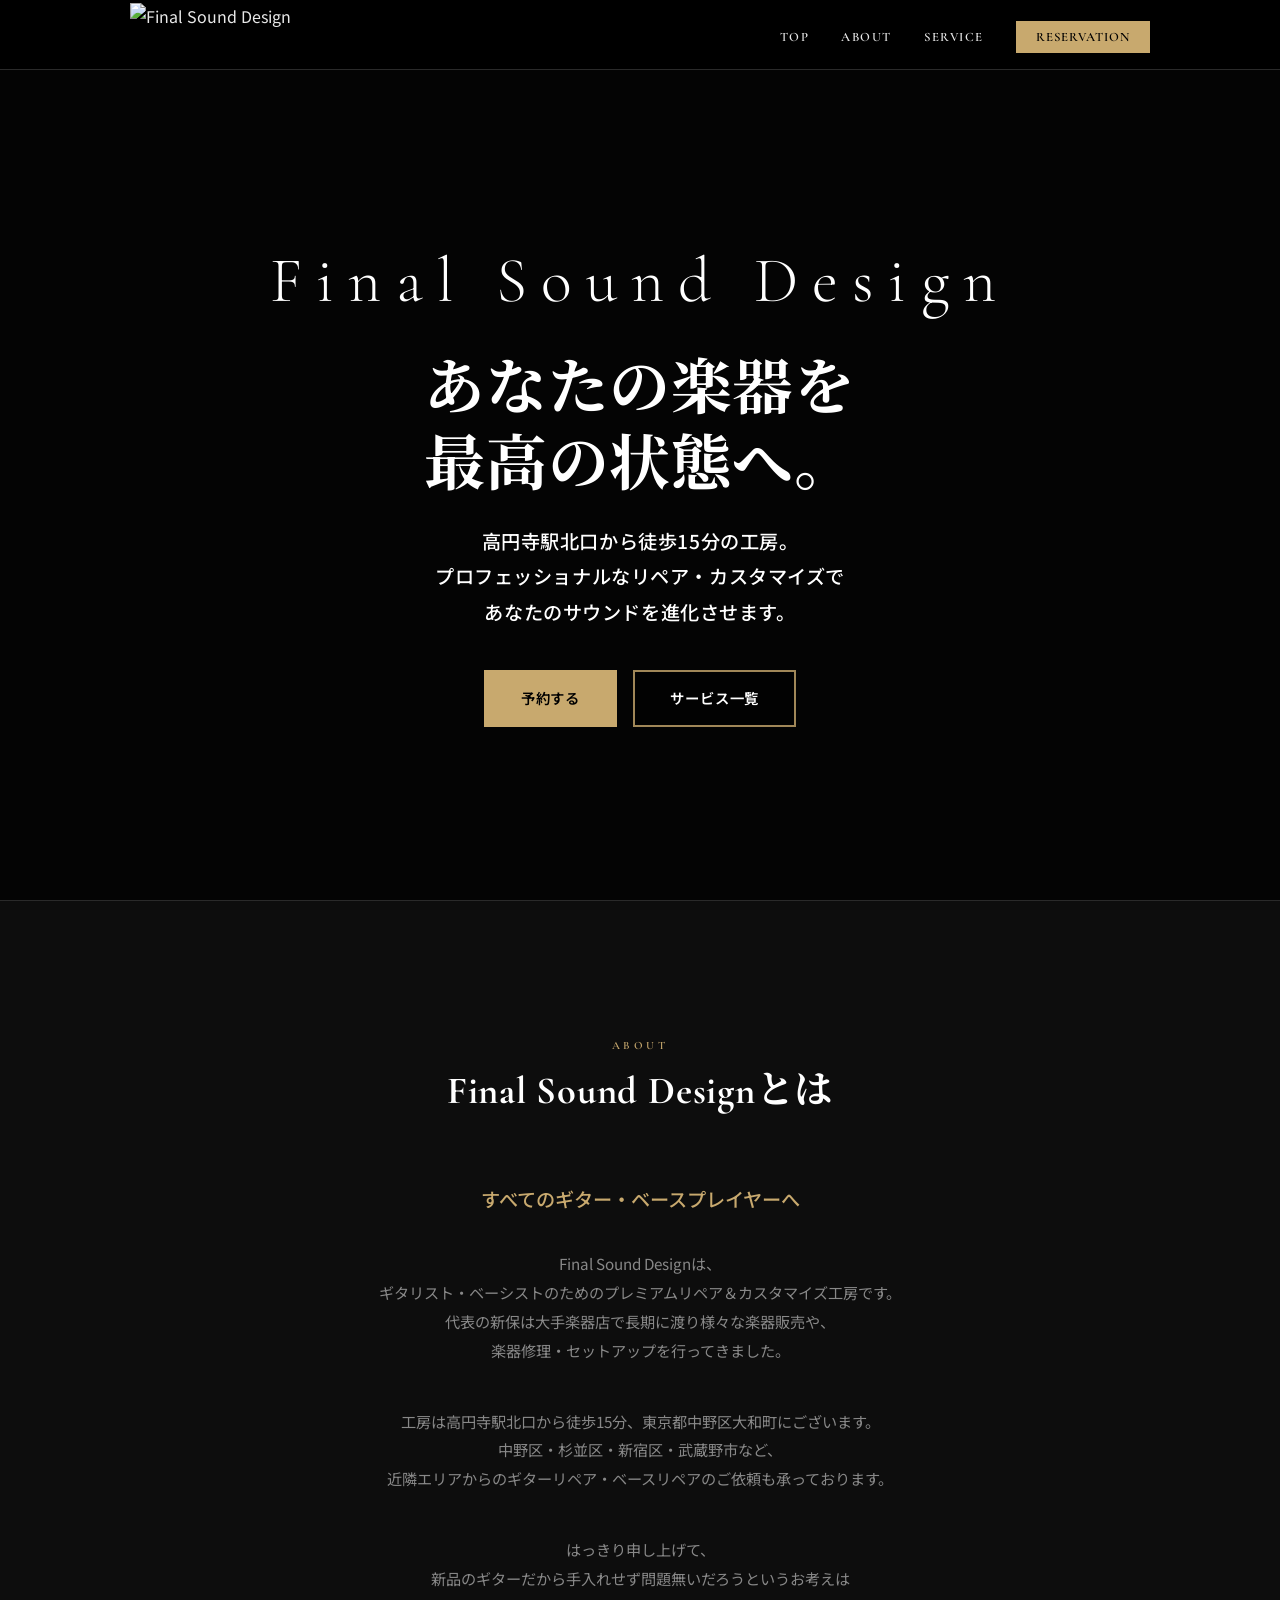
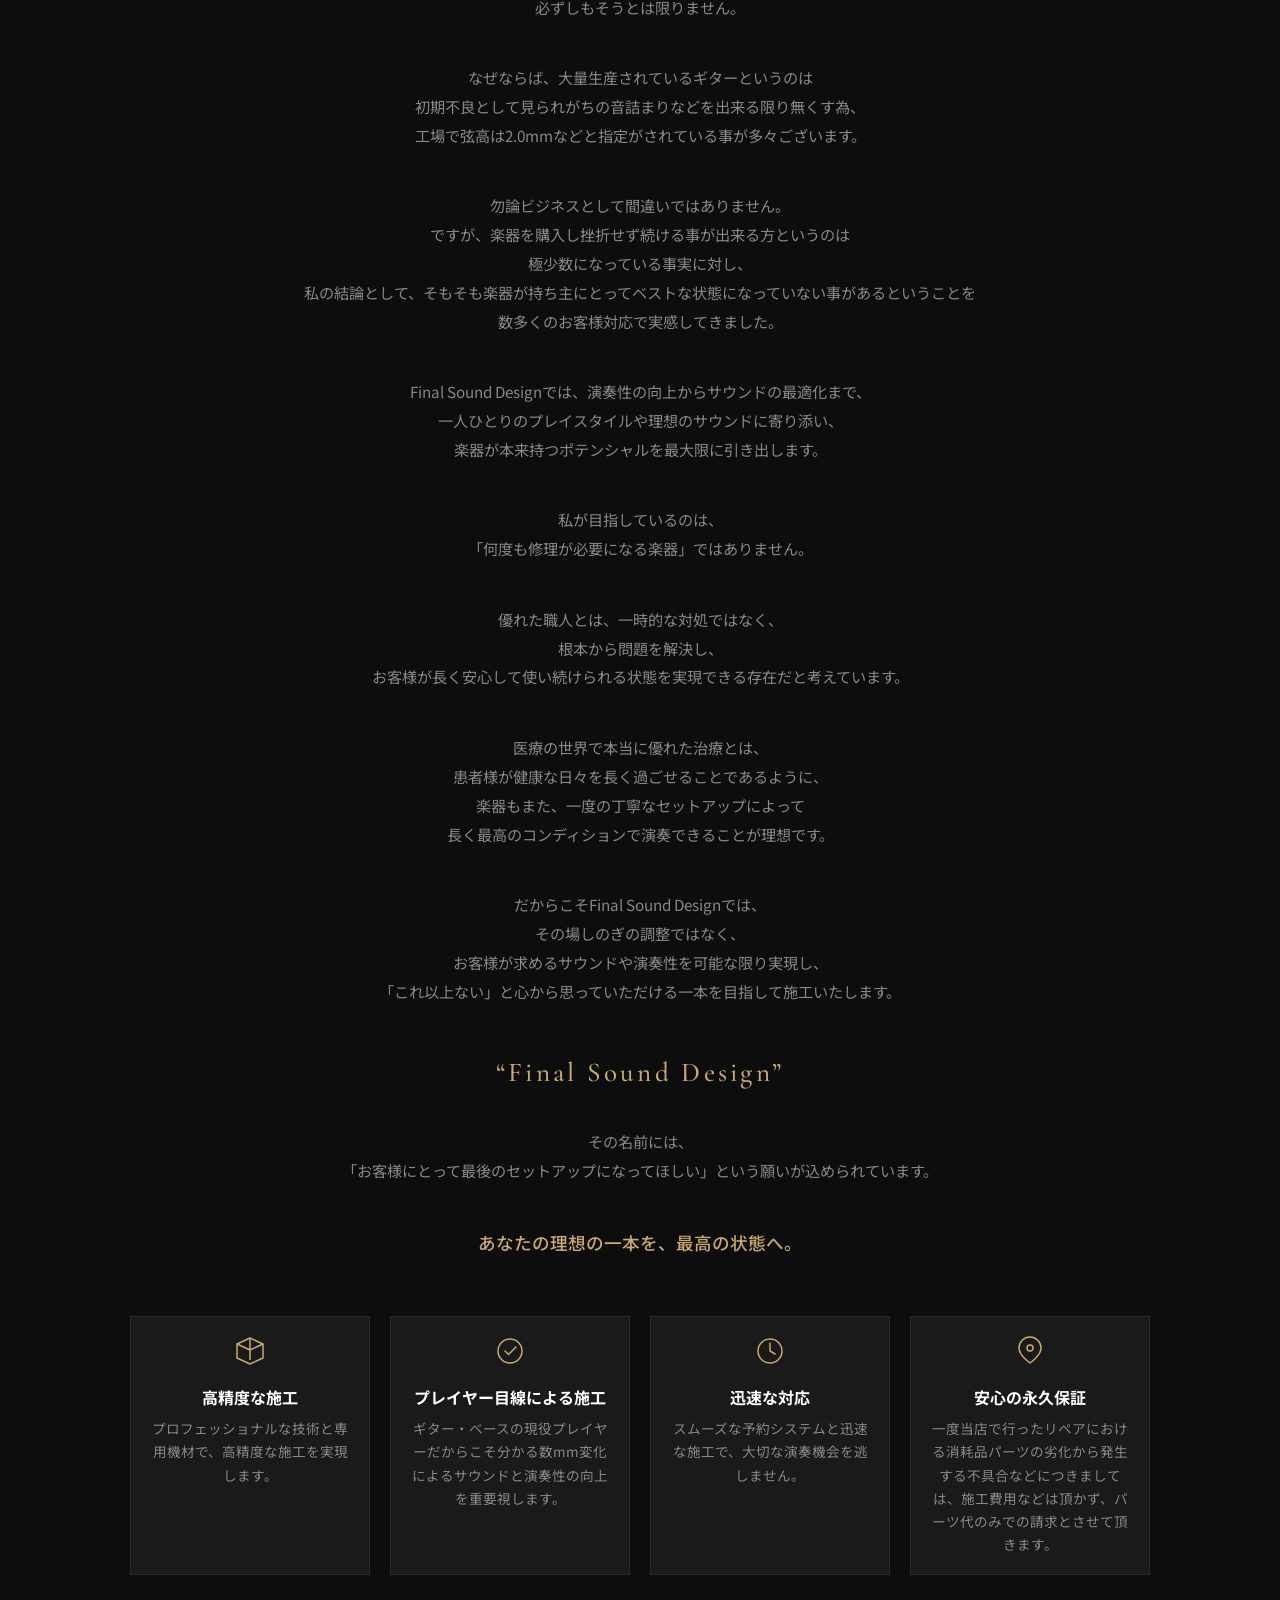
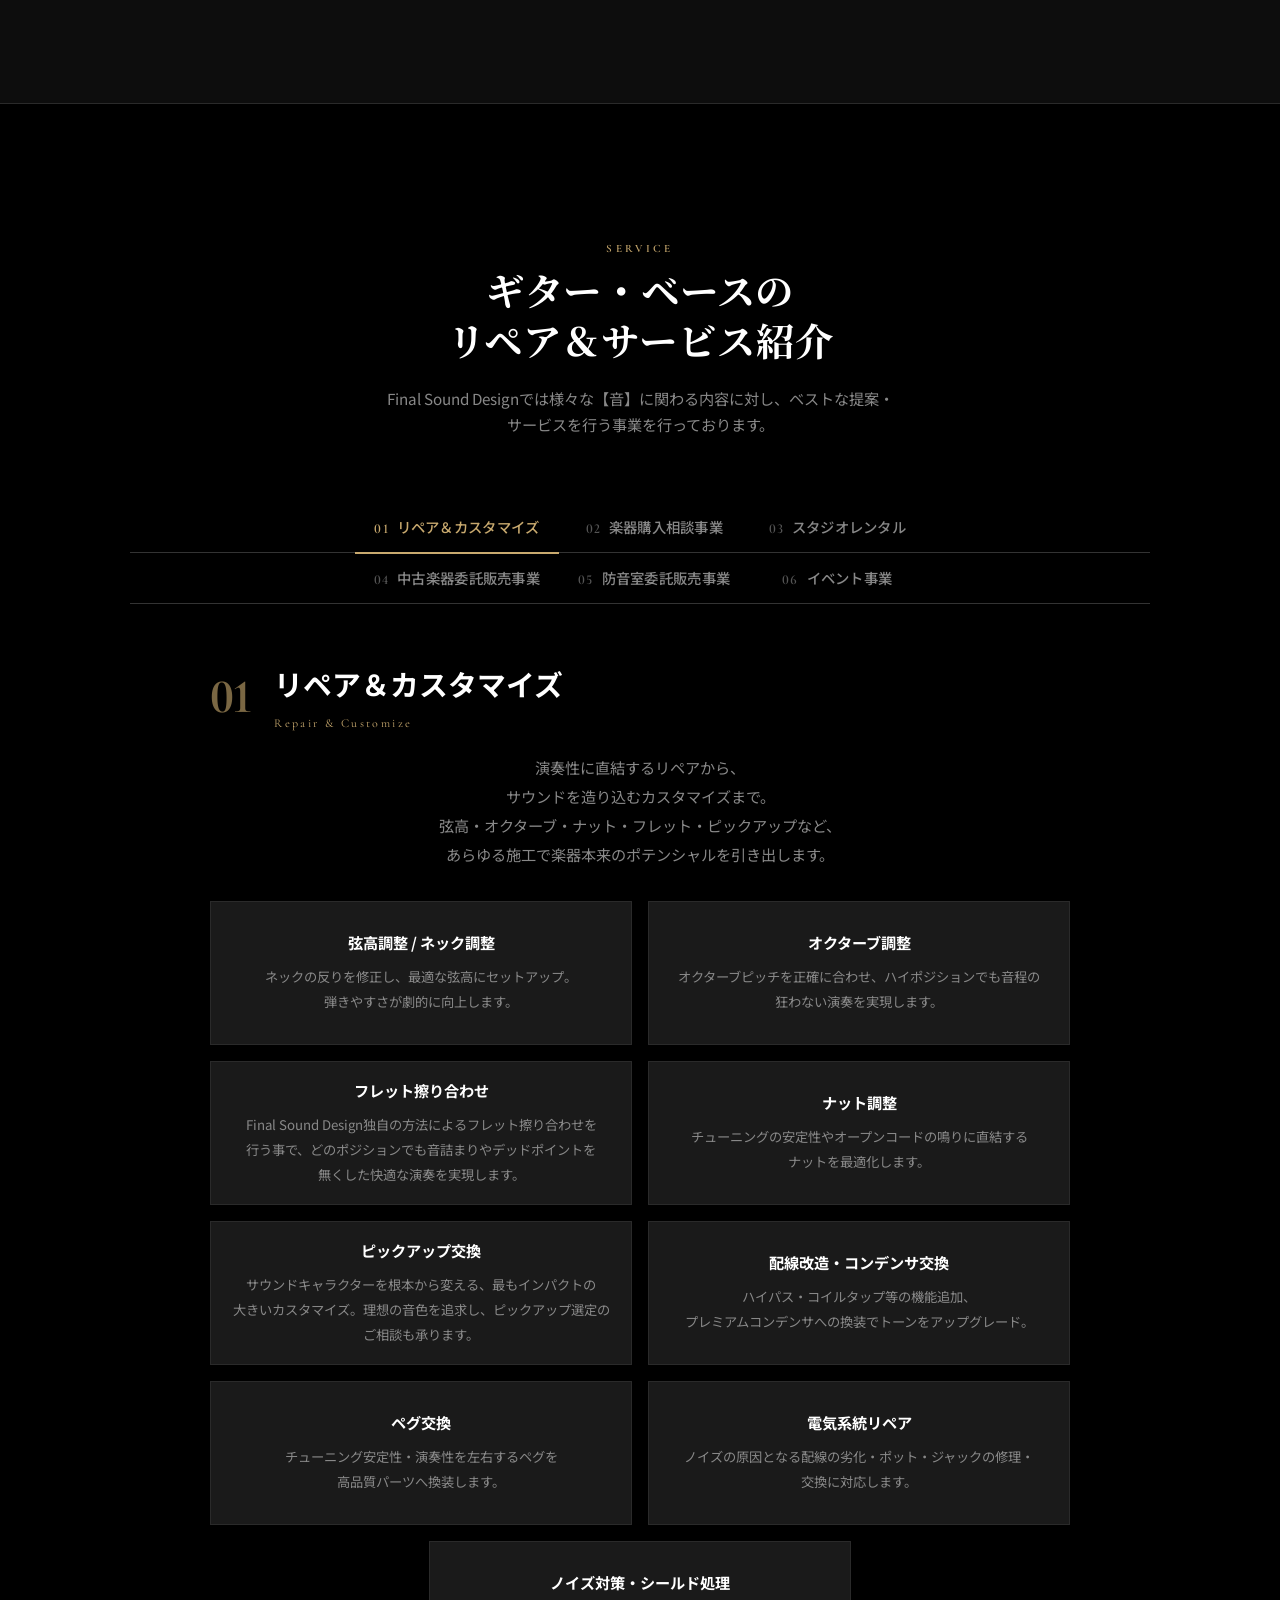
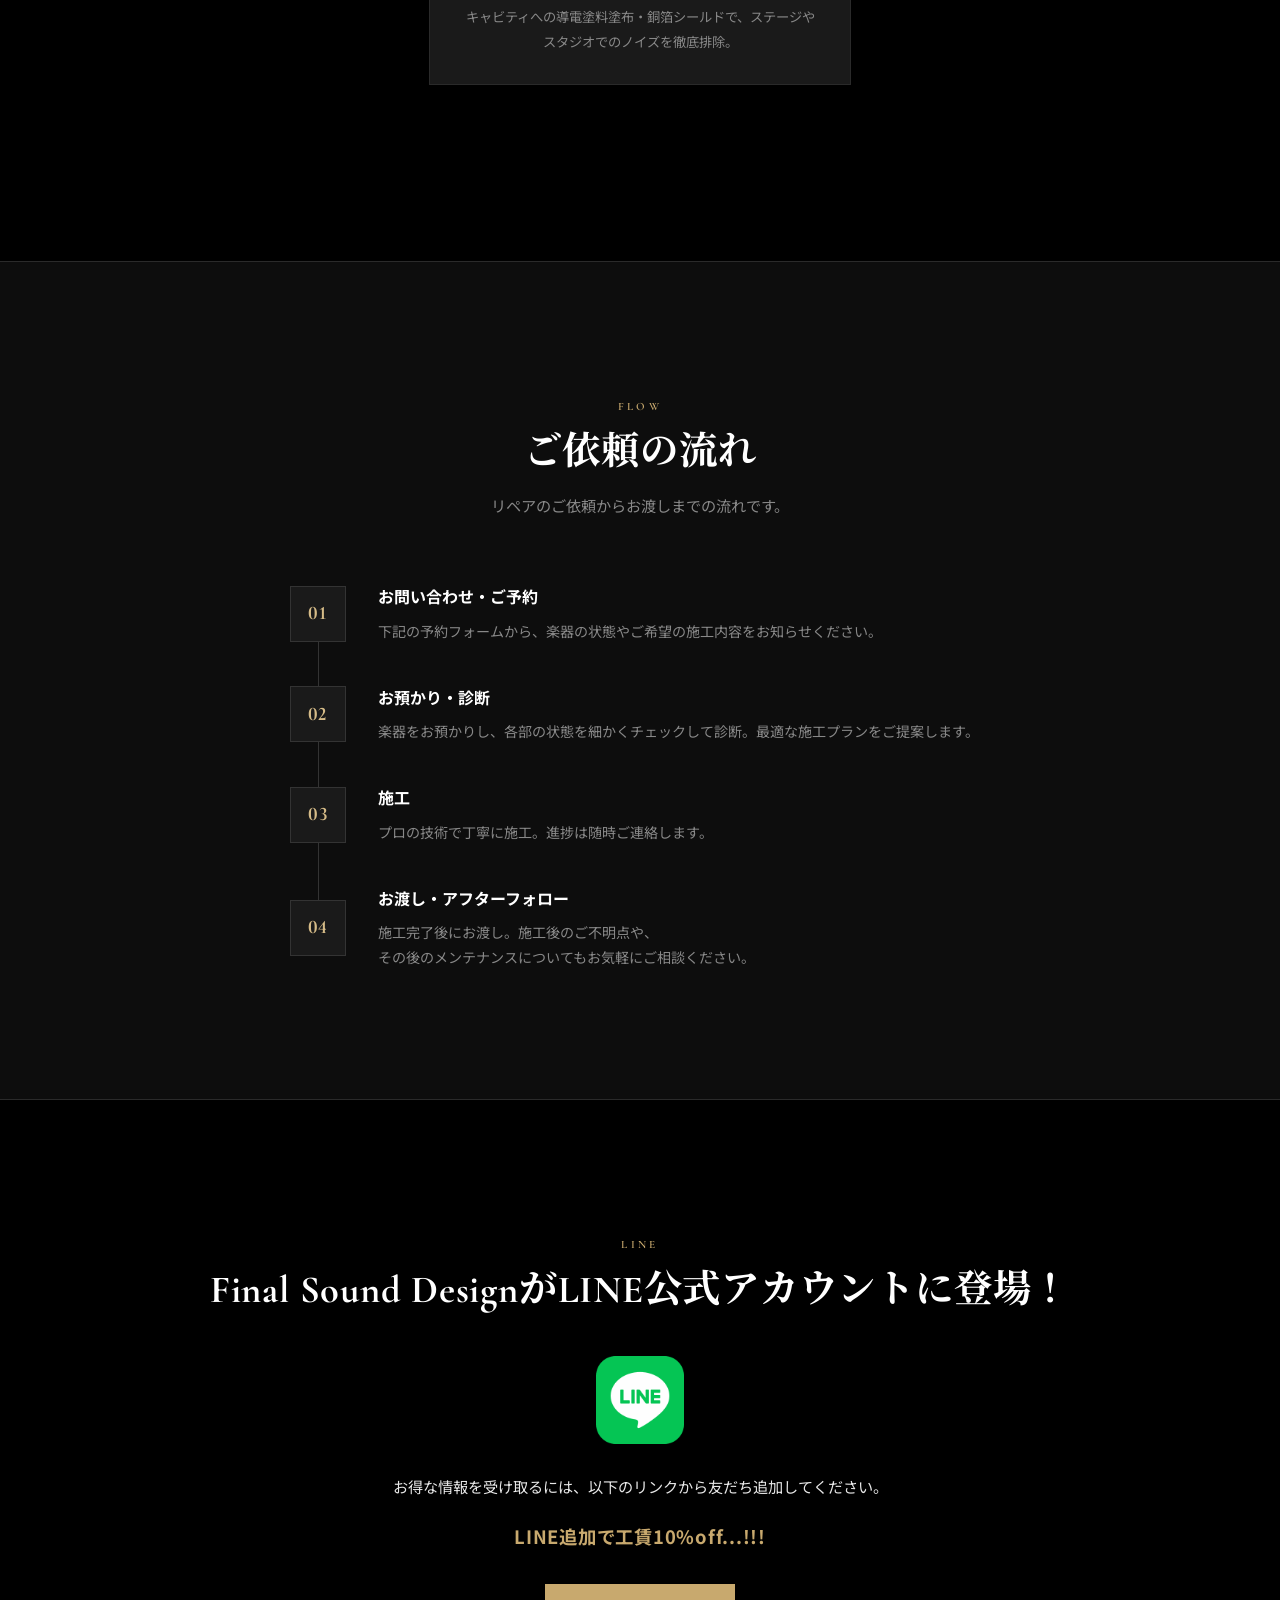
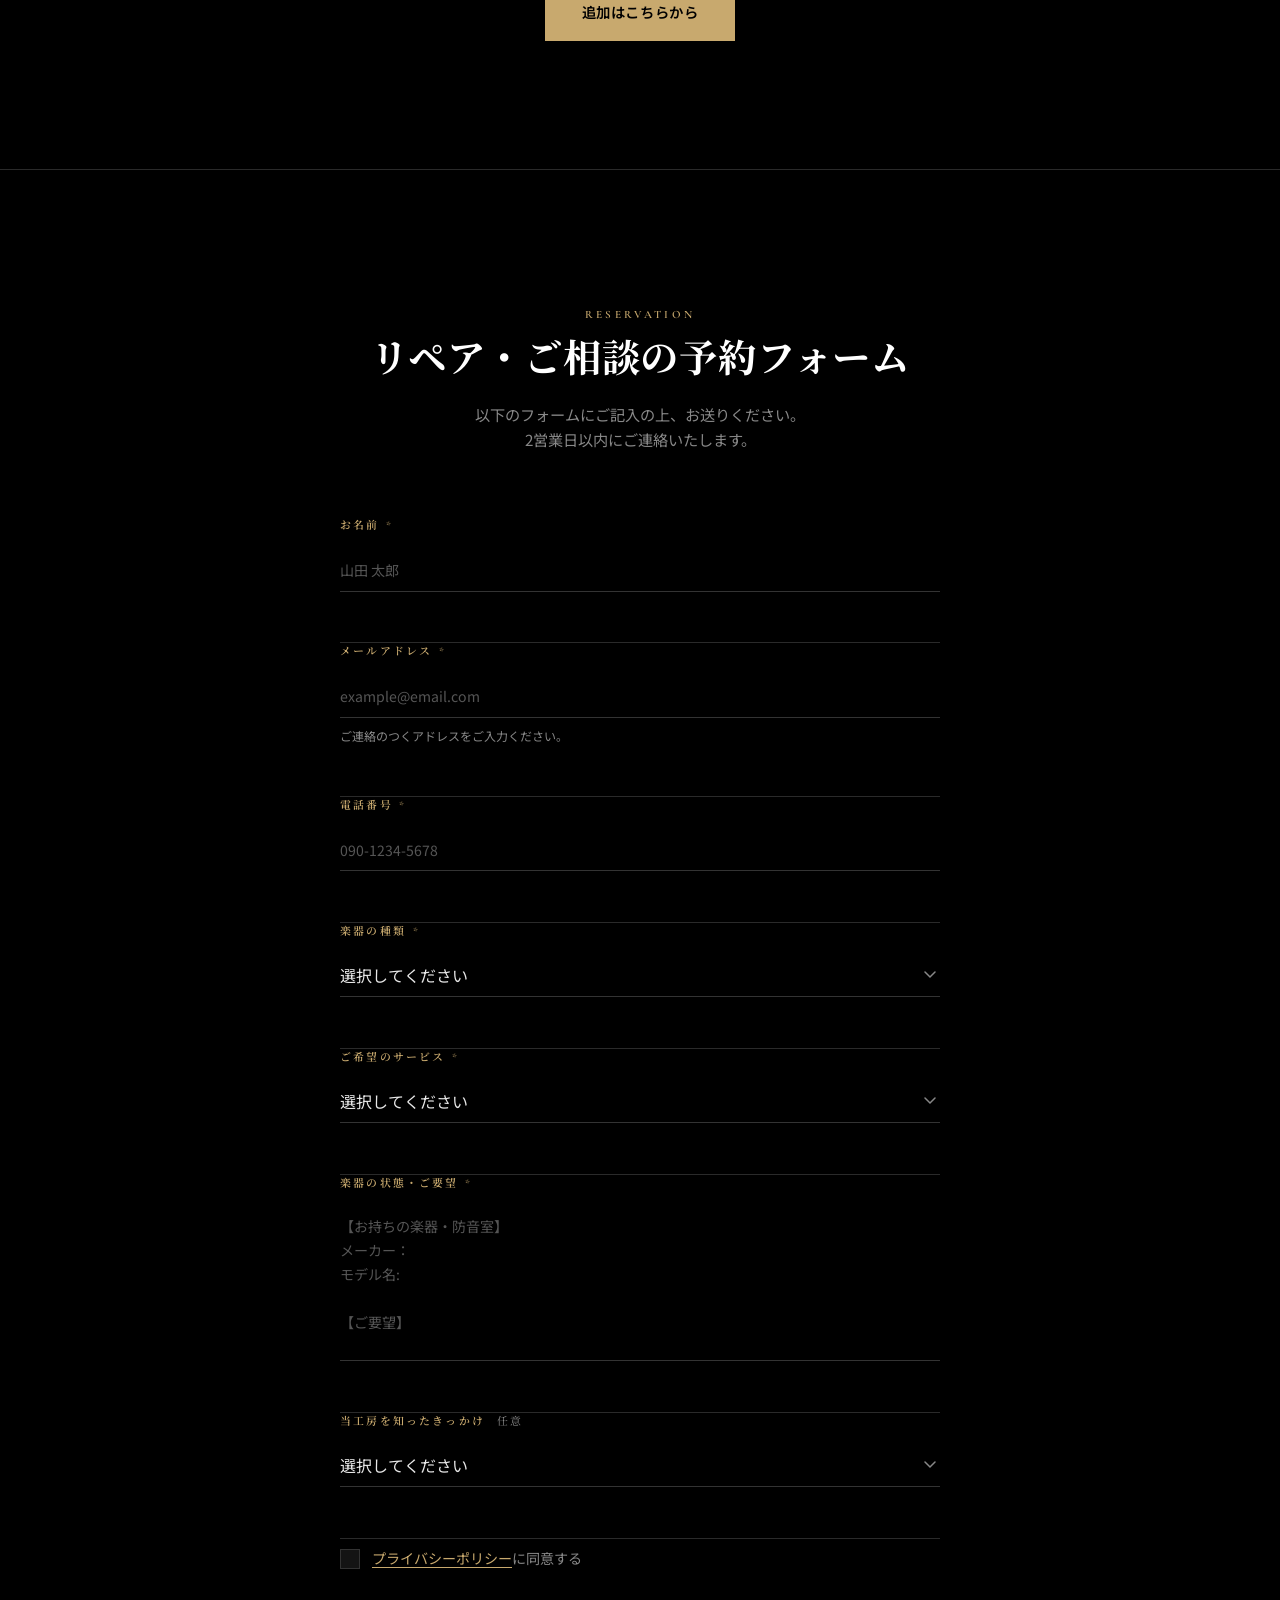
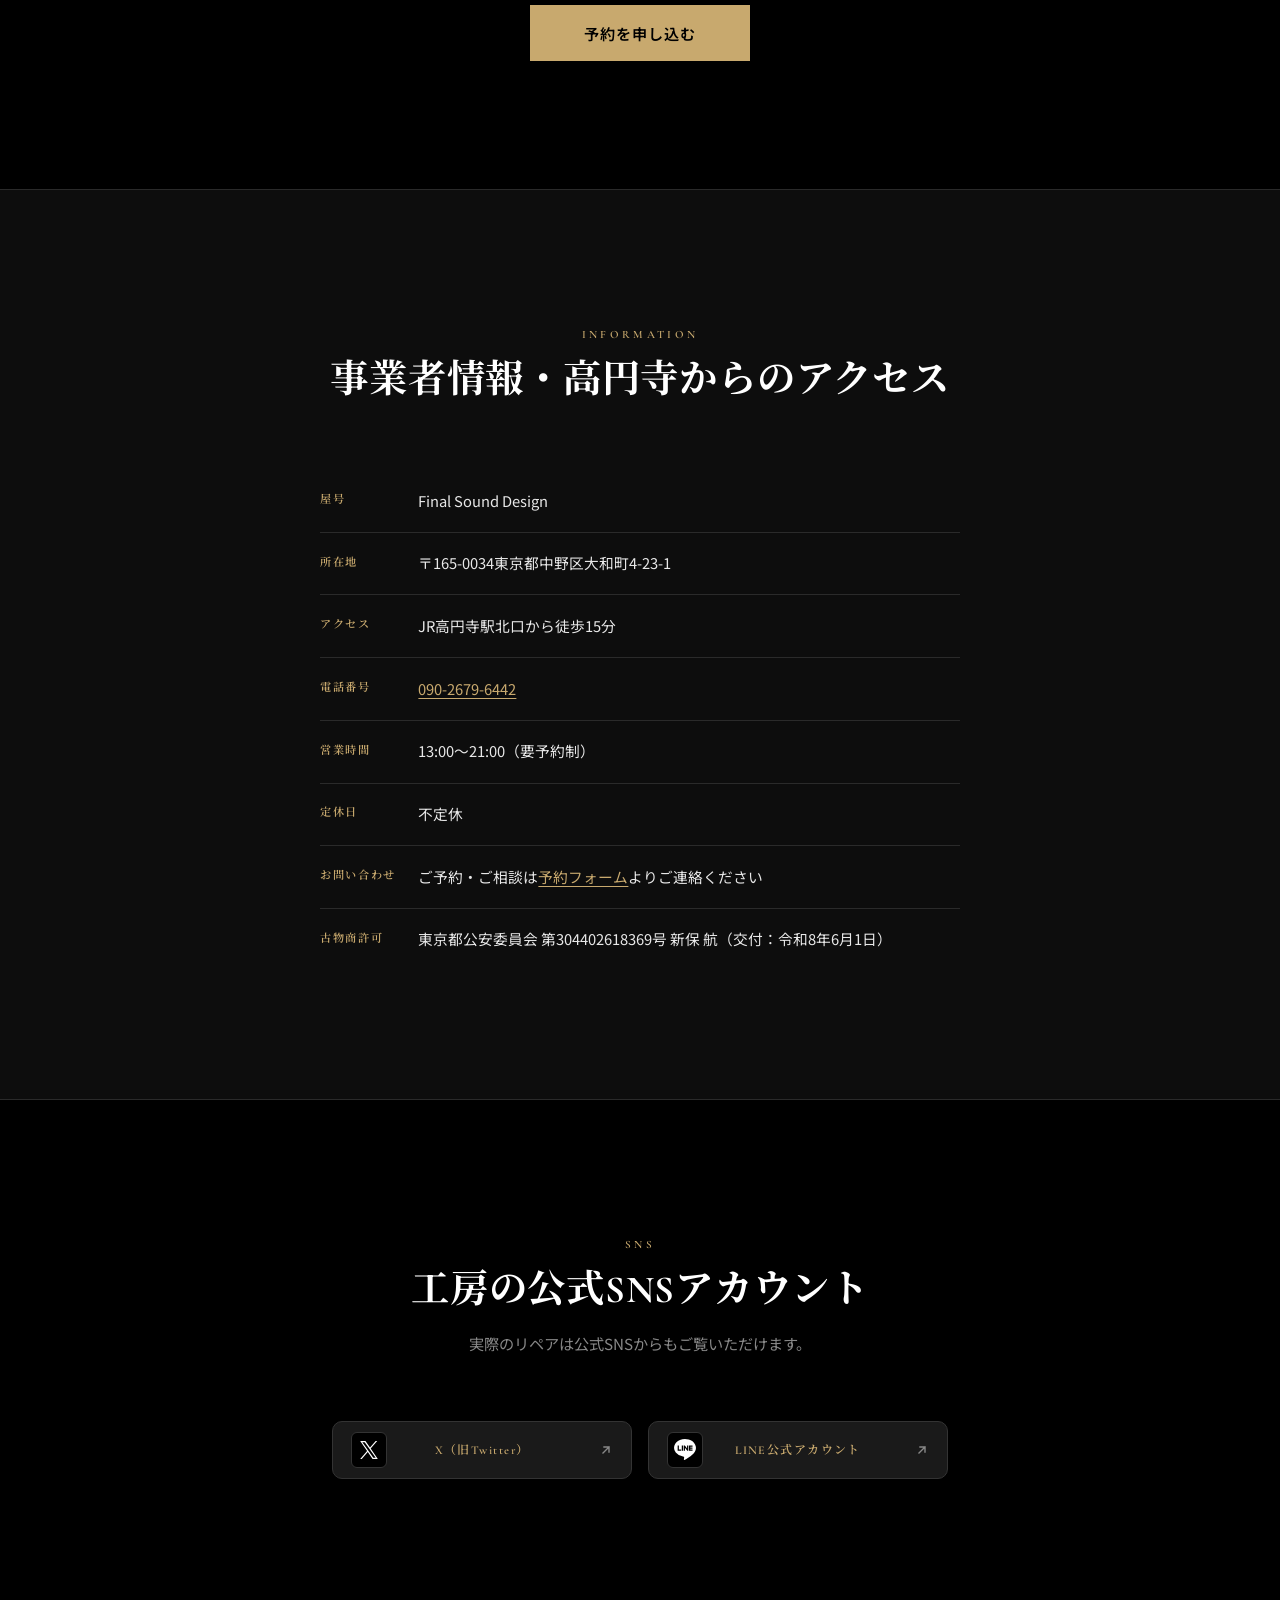
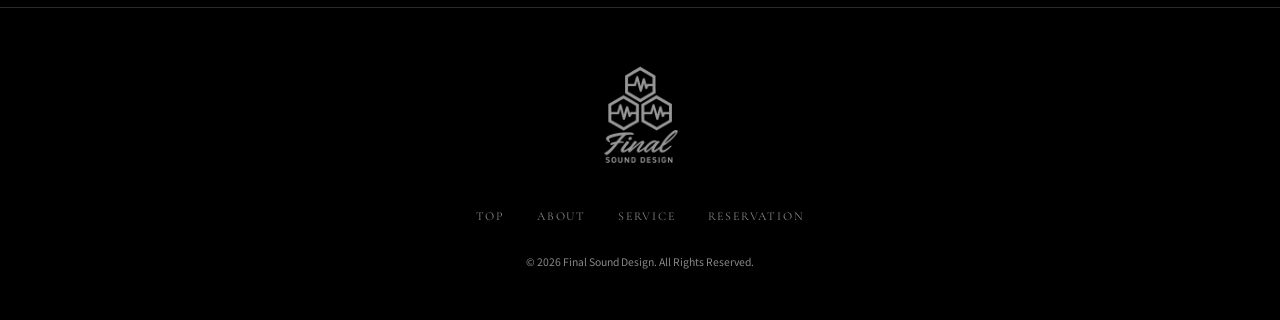
==== index.html @ 813d91f0 "LINE公式アカウントの案内を追加、予約フォームに電話番号欄を追加 - ご依頼の流れと予約フォームの間に、LINE公式アカウントの案内を追加（ボタン「追加はこちらから」で友だち追加ページを新しいタブで" ====
<!DOCTYPE html>
<html lang="ja">
<head>
  <meta charset="UTF-8">
  <meta name="viewport" content="width=device-width, initial-scale=1.0">
  <title>Final Sound Design | 高円寺駅北口徒歩15分のギターリペア・ベースリペア＆カスタマイズ</title>
  <meta name="description" content="Final Sound Designは、高円寺駅北口から徒歩15分（中野区大和町）のギターリペア・ベースリペアとカスタマイズの工房です。弦高・ネック調整やフレット擦り合わせから、施工後のメンテナンスのご相談まで。あなたの楽器を最高の状態へ。">
  <link rel="canonical" href="https://finalsounddesign.com/">
  <link rel="icon" href="image/logo-square.png" type="image/png">
  <link rel="apple-touch-icon" href="image/logo-square.png">

  <!-- OGP -->
  <meta property="og:title" content="Final Sound Design | 高円寺駅北口徒歩15分のギターリペア・ベースリペア＆カスタマイズ">
  <meta property="og:description" content="高円寺駅北口から徒歩15分。ギター・ベースプレイヤーのためのプロフェッショナルなリペア・カスタマイズ工房です。あなたの楽器を最高の状態へ。">
  <meta property="og:type" content="website">
  <meta property="og:url" content="https://finalsounddesign.com/">
  <meta property="og:image" content="https://finalsounddesign.com/image/logo-square.png">

  <!-- Twitter Card -->
  <meta name="twitter:card" content="summary_large_image">
  <meta name="twitter:title" content="Final Sound Design | 高円寺駅北口徒歩15分のギターリペア・ベースリペア＆カスタマイズ">
  <meta name="twitter:description" content="高円寺駅北口から徒歩15分。ギター・ベースプレイヤーのためのプロフェッショナルなリペア・カスタマイズ工房です。">

  <!-- 構造化データ。中身は本文（事業者情報・リペアメニュー）に書いてあることだけにしておく。
       areaServed の地域名は ABOUT の一文が根拠なので、あっちを消すならこっちも消す -->
  <script type="application/ld+json">
  {
    "@context": "https://schema.org",
    "@type": "LocalBusiness",
    "@id": "https://finalsounddesign.com/#business",
    "name": "Final Sound Design",
    "description": "高円寺駅北口から徒歩15分にある、ギタリスト・ベーシストのためのプレミアムリペア＆カスタマイズ工房です。",
    "url": "https://finalsounddesign.com/",
    "image": [
      "https://finalsounddesign.com/image/%E3%80%90%E6%9C%80%E9%87%8D%E8%A6%81%E3%80%91%E3%83%9B%E3%83%BC%E3%83%A0%E7%94%BB%E5%83%8F.jpg",
      "https://finalsounddesign.com/image/logo-square.png"
    ],
    "logo": "https://finalsounddesign.com/image/logo-square.png",
    "sameAs": [
      "https://x.com/FinalSoundWS",
      "https://lin.ee/Zl3L15E"
    ],
    "telephone": "090-2679-6442",
    "address": {
      "@type": "PostalAddress",
      "postalCode": "165-0034",
      "addressRegion": "東京都",
      "addressLocality": "中野区",
      "streetAddress": "大和町4-23-1",
      "addressCountry": "JP"
    },
    "openingHoursSpecification": [
      {
        "@type": "OpeningHoursSpecification",
        "dayOfWeek": ["Monday", "Tuesday", "Wednesday", "Thursday", "Friday", "Saturday", "Sunday"],
        "opens": "13:00",
        "closes": "21:00",
        "description": "要予約制・不定休"
      }
    ],
    "areaServed": [
      { "@type": "City", "name": "中野区" },
      { "@type": "City", "name": "杉並区" },
      { "@type": "City", "name": "新宿区" },
      { "@type": "City", "name": "武蔵野市" }
    ],
    "knowsAbout": [
      "ギター・ベースのリペア",
      "ギター・ベースのカスタマイズ",
      "セットアップ",
      "楽器購入相談",
      "スタジオレンタル",
      "中古楽器委託販売",
      "防音室委託販売"
    ],
    "makesOffer": [
      { "@type": "Offer", "itemOffered": { "@type": "Service", "name": "弦高調整 / ネック調整" } },
      { "@type": "Offer", "itemOffered": { "@type": "Service", "name": "オクターブ調整" } },
      { "@type": "Offer", "itemOffered": { "@type": "Service", "name": "フレット擦り合わせ" } },
      { "@type": "Offer", "itemOffered": { "@type": "Service", "name": "ナット調整" } },
      { "@type": "Offer", "itemOffered": { "@type": "Service", "name": "ピックアップ交換" } },
      { "@type": "Offer", "itemOffered": { "@type": "Service", "name": "配線改造・コンデンサ交換" } },
      { "@type": "Offer", "itemOffered": { "@type": "Service", "name": "ペグ交換" } },
      { "@type": "Offer", "itemOffered": { "@type": "Service", "name": "電気系統リペア" } },
      { "@type": "Offer", "itemOffered": { "@type": "Service", "name": "ノイズ対策・シールド処理" } }
    ]
  }
  </script>


  <!-- Preload header logo -->
  <link rel="preload" href="image/Web用横長ロゴ.png" as="image">

  <!-- ヒーロー背景の静止画。最初に目に入るLCP要素なので先読みしておく -->
  <link rel="preload" href="image/【最重要】ホーム画像.jpg" as="image" fetchpriority="high">

  <!-- Google Fonts -->
  <link rel="preconnect" href="https://fonts.googleapis.com">
  <link rel="preconnect" href="https://fonts.gstatic.com" crossorigin>
  <link href="https://fonts.googleapis.com/css2?family=Cormorant+Garamond:ital,wght@0,300;0,400;0,500;0,600;0,700;1,300;1,400;1,500&family=Noto+Sans+JP:wght@300;400;500;700&family=Noto+Serif+JP:wght@400;500;700&display=swap" rel="stylesheet">

  <link rel="stylesheet" href="style.css?v=ea715b2a">
</head>
<body>

  <header class="site-header" role="banner">
    <div class="header-inner container">
      <a href="#top" class="logo-link" aria-label="Final Sound Design トップへ">
        <img src="image/Web用横長ロゴ.png" alt="Final Sound Design" width="192" height="64" class="logo-img">
      </a>
      <button class="nav-toggle" aria-label="メニューを開く" aria-expanded="false" aria-controls="global-nav">
        <span class="hamburger-bar"></span>
        <span class="hamburger-bar"></span>
        <span class="hamburger-bar"></span>
      </button>
      <nav id="global-nav" class="global-nav" aria-label="グローバルナビゲーション">
        <ul class="nav-list">
          <li><a href="#top" class="nav-link">TOP</a></li>
          <li><a href="#about" class="nav-link">ABOUT</a></li>
          <li><a href="#service" class="nav-link">SERVICE</a></li>
          <li><a href="#reserve" class="nav-link nav-link--cta">RESERVATION</a></li>
        </ul>
        <!-- スマホのメニューを開いたときだけ出る。SNSを足すときもURLを変えるときも、ページ下の #sns と head の sameAs と3か所そろえる（LINEは #line の告知も） -->
        <ul class="nav-sns" aria-label="SNS">
          <li class="nav-sns-item">
            <a href="https://x.com/FinalSoundWS" class="nav-sns-link" target="_blank" rel="noopener noreferrer" aria-label="X（旧Twitter）（Final Sound Design のアカウント）を新しいタブで開く">
              <span class="nav-sns-icon" aria-hidden="true">
                <svg width="24" height="24" viewBox="0 0 1200 1227" fill="currentColor" aria-hidden="true" focusable="false"><path d="M714.163 519.284L1160.89 0H1055.03L667.137 450.887L357.328 0H0L468.492 681.821L0 1226.37H105.866L515.491 750.218L842.672 1226.37H1200L714.163 519.284ZM569.165 687.828L521.697 619.934L144.011 79.6944H306.615L611.412 515.685L658.88 583.579L1055.08 1150.3H892.476L569.165 687.828Z"/></svg>
              </span>
            </a>
          </li>
          <li class="nav-sns-item">
            <a href="https://lin.ee/Zl3L15E" class="nav-sns-link" target="_blank" rel="noopener noreferrer" aria-label="LINE公式アカウント">
              <span class="nav-sns-icon" aria-hidden="true">
                <svg width="24" height="23" viewBox="165 180 670 640" fill="currentColor" fill-rule="evenodd" aria-hidden="true" focusable="false"><path d="M440 714C468 718 478 732 474 758L466 798C463 818 478 822 500 810C610 750 765 645 804 560A333 268 0 1 0 440 714ZM276 380H313V502H383V540H276ZM402 380H440V540H402ZM461 380H495L563 471V380H601V540H563V533L499 447V540H461ZM622 380H730V418H660V441H728V479H660V502H730V540H622Z"/></svg>
              </span>
            </a>
          </li>
        </ul>
      </nav>
    </div>
  </header>

  <main id="top">

    <section class="hero" aria-label="ヒーローセクション">
      <div class="hero-bg" aria-hidden="true">

        <!-- 今は静止画（リペア工房の作業台）を背景に敷いている。ページ最上部＝LCP要素なので head で先読み済み -->
        <img
          src="image/【最重要】ホーム画像.jpg"
          alt="Final Sound Designのリペア工房。作業台に置かれたエレキギターと、壁に並ぶリペア用の工具"
          class="hero-image"
          fetchpriority="high"
          decoding="async"
        >

        <!-- 動画に戻す場合は下の src に動画パス（mp4推奨・1920×1080以上）を入れるだけ。再生が始まると静止画に重なって動画が前に出る -->
        <video
          id="hero-video"
          class="hero-video"
          src=""
          autoplay
          muted
          loop
          playsinline
          preload="none"
          aria-hidden="true"
        ></video>

        <div class="hero-video-overlay" aria-hidden="true"></div>
        <div class="hero-particle" id="particles-container" aria-hidden="true"></div>
      </div>
      <div class="hero-content container">
        <div class="hero-logo-wrap">
          <p class="hero-brand-name">Final Sound Design</p>
        </div>
        <h1 class="hero-title">あなたの楽器を<br>最高の状態へ。</h1>
        <p class="hero-sub">高円寺駅北口から徒歩15分の工房。<br>プロフェッショナルな<br class="mobile-break">リペア・カスタマイズで<br>あなたのサウンドを進化させます。</p>
        <div class="hero-actions">
          <a href="#reserve" class="btn btn-primary">予約する</a>
          <a href="#service" class="btn btn-ghost">サービス一覧</a>
        </div>
      </div>

    </section>

    <section class="about section" id="about" aria-labelledby="about-heading">
      <div class="container">
        <div class="section-header">
          <span class="section-label">ABOUT</span>
          <h2 id="about-heading" class="section-title">Final Sound Designとは</h2>
        </div>
        <div class="about-message">
          <p class="about-lead">すべての<br class="mobile-break">ギター・ベースプレイヤーへ</p>
          <p>Final Sound Designは、<br>ギタリスト・ベーシストのための<br class="mobile-break">プレミアムリペア＆<br class="mobile-break">カスタマイズ工房です。<br>代表の新保は大手楽器店で<br class="mobile-break">長期に渡り様々な楽器販売や、<br>楽器修理・セットアップを<br class="mobile-break">行ってきました。</p>
          <p>工房は高円寺駅北口から徒歩15分、<br class="mobile-break">東京都中野区大和町にございます。<br>中野区・杉並区・<br class="mobile-break">新宿区・武蔵野市など、<br>近隣エリアからの<br class="mobile-break">ギターリペア・ベースリペアの<br class="mobile-break">ご依頼も承っております。</p>
          <p>はっきり申し上げて、<br>新品のギターだから手入れせず<br class="mobile-break">問題無いだろうというお考えは<br>必ずしもそうとは限りません。</p>
          <p>なぜならば、<br class="mobile-break">大量生産されているギターというのは<br>初期不良として見られがちの<br class="mobile-break">音詰まりなどを出来る限り無くす為、<br>工場で弦高は2.0mmなどと<br class="mobile-break">指定がされている事が多々ございます。</p>
          <p>勿論ビジネスとして<br class="mobile-break">間違いではありません。<br>ですが、楽器を購入し<br class="mobile-break">挫折せず続ける事が出来る方というのは<br>極少数になっている事実に対し、<br>私の結論として、そもそも<br class="mobile-break">楽器が持ち主にとってベストな状態に<br class="mobile-break">なっていない事があるということを<br>数多くのお客様対応で<br class="mobile-break">実感してきました。</p>
          <p>Final Sound Designでは、<br class="mobile-break">演奏性の向上から<br class="mobile-break">サウンドの最適化まで、<br>一人ひとりのプレイスタイルや<br class="mobile-break">理想のサウンドに寄り添い、<br>楽器が本来持つポテンシャルを<br class="mobile-break">最大限に引き出します。</p>
          <p>私が目指しているのは、<br>「何度も修理が必要になる楽器」<br class="mobile-break">ではありません。</p>
          <p>優れた職人とは、<br class="mobile-break">一時的な対処ではなく、<br>根本から問題を解決し、<br>お客様が長く安心して使い続けられる<br class="mobile-break">状態を実現できる存在だと<br class="mobile-break">考えています。</p>
          <p>医療の世界で本当に優れた治療とは、<br>患者様が健康な日々を<br class="mobile-break">長く過ごせることであるように、<br>楽器もまた、<br class="mobile-break">一度の丁寧なセットアップによって<br>長く最高のコンディションで<br class="mobile-break">演奏できることが理想です。</p>
          <p>だからこそFinal Sound Designでは、<br>その場しのぎの調整ではなく、<br>お客様が求めるサウンドや<br class="mobile-break">演奏性を可能な限り実現し、<br>「これ以上ない」と<br class="mobile-break">心から思っていただける<br class="mobile-break">一本を目指して施工いたします。</p>
          <p class="about-signature">&ldquo;Final Sound Design&rdquo;</p>
          <p>その名前には、<br>「お客様にとって<br class="mobile-break">最後のセットアップになってほしい」<br class="mobile-break">という願いが込められています。</p>
          <p class="about-closing">あなたの理想の一本を、<br class="mobile-break">最高の状態へ。</p>
        </div>

        <div class="about-features">
          <div class="feature-card">
            <div class="feature-icon" aria-hidden="true">
              <svg width="32" height="32" viewBox="0 0 32 32" fill="none" aria-hidden="true"><path d="M16 3L3 9v14l13 6 13-6V9L16 3z" stroke="currentColor" stroke-width="1.5" stroke-linejoin="round"/><path d="M16 3v22M3 9l13 6 13-6" stroke="currentColor" stroke-width="1.5" stroke-linejoin="round"/></svg>
            </div>
            <h3 class="feature-title">高精度な施工</h3>
            <p class="feature-desc">プロフェッショナルな技術と<br class="mobile-break">専用機材で、<br class="mobile-break">高精度な施工を実現します。</p>
          </div>
          <div class="feature-card">
            <div class="feature-icon" aria-hidden="true">
              <svg width="32" height="32" viewBox="0 0 32 32" fill="none" aria-hidden="true"><path d="M16 4a12 12 0 100 24 12 12 0 000-24z" stroke="currentColor" stroke-width="1.5"/><path d="M11 16l3.5 3.5L22 12" stroke="currentColor" stroke-width="1.5" stroke-linecap="round" stroke-linejoin="round"/></svg>
            </div>
            <h3 class="feature-title">プレイヤー目線による施工</h3>
            <p class="feature-desc">ギター・ベースの<br class="mobile-break">現役プレイヤーだからこそ分かる<br class="mobile-break">数mm変化によるサウンドと<br class="mobile-break">演奏性の向上を重要視します。</p>
          </div>
          <div class="feature-card">
            <div class="feature-icon" aria-hidden="true">
              <svg width="32" height="32" viewBox="0 0 32 32" fill="none" aria-hidden="true"><circle cx="16" cy="16" r="12" stroke="currentColor" stroke-width="1.5"/><path d="M16 8v8l5 3" stroke="currentColor" stroke-width="1.5" stroke-linecap="round"/></svg>
            </div>
            <h3 class="feature-title">迅速な対応</h3>
            <p class="feature-desc">スムーズな予約システムと<br class="mobile-break">迅速な施工で、<br class="mobile-break">大切な演奏機会を逃しません。</p>
          </div>
          <div class="feature-card">
            <div class="feature-icon" aria-hidden="true">
              <svg width="32" height="32" viewBox="0 0 32 32" fill="none" aria-hidden="true"><path d="M16 28s-11-7.5-11-15a11 11 0 0122 0c0 7.5-11 15-11 15z" stroke="currentColor" stroke-width="1.5"/><circle cx="16" cy="13" r="3" stroke="currentColor" stroke-width="1.5"/></svg>
            </div>
            <h3 class="feature-title">安心の永久保証</h3>
            <p class="feature-desc">一度当店で行ったリペアにおける<br class="mobile-break">消耗品パーツの劣化から発生する<br class="mobile-break">不具合などにつきましては、<br class="mobile-break">施工費用などは頂かず、<br class="mobile-break">パーツ代のみでの請求と<br class="mobile-break">させて頂きます。</p>
          </div>
        </div>
      </div>
    </section>

    <section class="service section" id="service" aria-labelledby="service-heading">
      <div class="container">
        <div class="section-header">
          <span class="section-label">SERVICE</span>
          <h2 id="service-heading" class="section-title">ギター・ベースの<br>リペア＆サービス紹介</h2>
          <p class="section-desc">Final Sound Designでは<br class="mobile-break">様々な【音】に関わる内容に対し、<br class="mobile-break">ベストな提案・サービスを<br class="mobile-break">行う事業を行っております。</p>
        </div>

        <div class="service-tabs" role="tablist" aria-label="サービス事業の切り替え">
          <button type="button" class="service-tab" role="tab" id="tab-repair" aria-selected="true" aria-controls="panel-repair">
            <span class="service-tab-num" aria-hidden="true">01</span><span class="service-tab-label">リペア＆カスタマイズ</span>
          </button>
          <button type="button" class="service-tab" role="tab" id="tab-purchase" aria-selected="false" aria-controls="panel-purchase" tabindex="-1">
            <span class="service-tab-num" aria-hidden="true">02</span><span class="service-tab-label">楽器購入相談事業</span>
          </button>
          <button type="button" class="service-tab" role="tab" id="tab-studio" aria-selected="false" aria-controls="panel-studio" tabindex="-1">
            <span class="service-tab-num" aria-hidden="true">03</span><span class="service-tab-label">スタジオレンタル</span>
          </button>
          <button type="button" class="service-tab" role="tab" id="tab-consignment" aria-selected="false" aria-controls="panel-consignment" tabindex="-1">
            <span class="service-tab-num" aria-hidden="true">04</span><span class="service-tab-label">中古楽器委託販売事業</span>
          </button>
          <button type="button" class="service-tab" role="tab" id="tab-soundproof" aria-selected="false" aria-controls="panel-soundproof" tabindex="-1">
            <span class="service-tab-num" aria-hidden="true">05</span><span class="service-tab-label">防音室委託販売事業</span>
          </button>
          <button type="button" class="service-tab" role="tab" id="tab-events" aria-selected="false" aria-controls="panel-events" tabindex="-1">
            <span class="service-tab-num" aria-hidden="true">06</span><span class="service-tab-label">イベント事業</span>
          </button>
        </div>

        <div class="service-panels">

        <div class="service-panel" id="panel-repair" role="tabpanel" aria-labelledby="tab-repair" tabindex="0">
        <div class="service-block" id="repair">
          <div class="service-block-header">
            <span class="service-number" aria-hidden="true">01</span>
            <div>
              <h3 class="service-block-title">リペア＆カスタマイズ</h3>
              <p class="service-block-sub">Repair &amp; Customize</p>
            </div>
          </div>
          <p class="service-block-desc">
            演奏性に直結するリペアから、<br>サウンドを造り込むカスタマイズまで。<br>弦高・オクターブ・ナット・フレット・<br class="mobile-break">ピックアップなど、<br>あらゆる施工で<br class="mobile-break">楽器本来のポテンシャルを<br class="mobile-break">引き出します。
          </p>
          <ul class="service-list" aria-label="リペア＆カスタマイズメニュー">
            <li class="service-item">
              <div class="service-item-inner">
                <h4 class="service-item-name">弦高調整 / ネック調整</h4>
                <p class="service-item-desc">ネックの反りを修正し、<br class="mobile-break">最適な弦高にセットアップ。<br class="mobile-break">弾きやすさが劇的に向上します。</p>
              </div>
            </li>
            <li class="service-item">
              <div class="service-item-inner">
                <h4 class="service-item-name">オクターブ調整</h4>
                <p class="service-item-desc">オクターブピッチを正確に合わせ、<br class="mobile-break">ハイポジションでも<br class="mobile-break">音程の狂わない演奏を実現します。</p>
              </div>
            </li>
            <li class="service-item">
              <div class="service-item-inner">
                <h4 class="service-item-name">フレット擦り合わせ</h4>
                <p class="service-item-desc">Final Sound Design独自の<br class="mobile-break">方法によるフレット擦り合わせを<br class="mobile-break">行う事で、どのポジションでも<br class="mobile-break">音詰まりやデッドポイントを無くした<br class="mobile-break">快適な演奏を実現します。</p>
              </div>
            </li>
            <li class="service-item">
              <div class="service-item-inner">
                <h4 class="service-item-name">ナット調整</h4>
                <p class="service-item-desc">チューニングの安定性や<br class="mobile-break">オープンコードの鳴りに<br class="mobile-break">直結するナットを最適化します。</p>
              </div>
            </li>
            <li class="service-item">
              <div class="service-item-inner">
                <h4 class="service-item-name">ピックアップ交換</h4>
                <p class="service-item-desc">サウンドキャラクターを<br class="pickup-narrow-break">根本から変える、<br class="mobile-break">最もインパクトの大きいカスタマイズ。<br class="mobile-break">理想の音色を追求し、<br class="mobile-break">ピックアップ選定のご相談も承ります。</p>
              </div>
            </li>
            <li class="service-item">
              <div class="service-item-inner">
                <h4 class="service-item-name">配線改造・コンデンサ交換</h4>
                <p class="service-item-desc">ハイパス・コイルタップ等の<br class="mobile-break">機能追加、<br class="mobile-break">プレミアムコンデンサへの換装で<br class="mobile-break">トーンをアップグレード。</p>
              </div>
            </li>
            <li class="service-item">
              <div class="service-item-inner">
                <h4 class="service-item-name">ペグ交換</h4>
                <p class="service-item-desc">チューニング安定性・演奏性を<br class="mobile-break">左右するペグを<br class="mobile-break">高品質パーツへ換装します。</p>
              </div>
            </li>
            <li class="service-item">
              <div class="service-item-inner">
                <h4 class="service-item-name">電気系統リペア</h4>
                <p class="service-item-desc">ノイズの原因となる配線の劣化・<br class="mobile-break">ポット・ジャックの<br class="mobile-break">修理・交換に対応します。</p>
              </div>
            </li>
            <li class="service-item">
              <div class="service-item-inner">
                <h4 class="service-item-name">ノイズ対策・シールド処理</h4>
                <p class="service-item-desc">キャビティへの導電塗料塗布・<br class="mobile-break">銅箔シールドで、<br class="mobile-break">ステージやスタジオでの<br class="mobile-break">ノイズを徹底排除。</p>
              </div>
            </li>
          </ul>
        </div>

        </div>

        <div class="service-panel" id="panel-purchase" role="tabpanel" aria-labelledby="tab-purchase" tabindex="0" hidden>
        <div class="service-block" id="purchase-consulting">
          <div class="service-block-header">
            <span class="service-number" aria-hidden="true">02</span>
            <div>
              <h3 class="service-block-title">楽器購入相談事業</h3>
              <p class="service-block-sub">Instrument Purchase Consulting</p>
            </div>
          </div>
          <div class="service-block-body">
            <p>様々な分野における販売店において、<br>お店側は利益率の高い商品を<br class="mobile-break">何よりも優先してご案内するという<br class="mobile-break">現実がございます。<br>しかしFinal Sound Designでは、<br class="mobile-break">長期でトップセールスマンであり<br>個々のお客様の理想のトーンに対する<br class="mobile-break">理解に定評のあった自分が、<br>本音でお客様にあった楽器を<br class="mobile-break">案内させて頂きます。</p>
            <p>現代における楽器の値上げ率が<br class="mobile-break">正直異常であると思われている<br class="mobile-break">消費者の方が、<br>近年たくさんいらっしゃいます。<br>楽器購入における予算は抑えたい、<br>かといって中古楽器の購入は<br class="mobile-break">怖い方も多々おられるでしょう。</p>
            <p>そんな方に向けて<br class="mobile-break">Final Sound Designでは、<br>楽器購入までのサポートと<br class="mobile-break">購入楽器の基本調整<br class="mobile-break">無償サービスを行います。</p>
            <p>中古商品とは、物さえ適切に選べれば<br>自分に合った物を割安で手にすることが<br class="mobile-break">出来る優れた選択肢であり、<br>ご相談から調整までを請け負うことで、<br>しっかりご不安を解消しつつお客様が<br class="mobile-break">最良の楽器を割安で手に入れられる<br class="mobile-break">お手伝いをいたします。</p>
          </div>
        </div>

        </div>

        <div class="service-panel" id="panel-studio" role="tabpanel" aria-labelledby="tab-studio" tabindex="0" hidden>
        <div class="service-block" id="studio">
          <div class="service-block-header">
            <span class="service-number" aria-hidden="true">03</span>
            <div>
              <h3 class="service-block-title">スタジオレンタル</h3>
              <p class="service-block-sub">Studio Rental</p>
            </div>
          </div>
          <div class="service-block-body">
            <p>ハーラウフラオアロハラニ・<br class="mobile-break">Final Sound Designが<br class="mobile-break">運営しているレンタルスタジオです。<br>場所は工房と同じ、<br class="mobile-break">高円寺駅北口から徒歩15分<br class="mobile-break">（東京都中野区大和町）です。</p>
            <p>フラダンスの個人練習・団体練習や、<br>ほかのダンス練習などでの<br class="mobile-break">ご利用が可能です。</p>
            <p>直近では<br class="mobile-break">声優業をされている方々による<br>発声練習やセミナー・<br class="mobile-break">レコーディングなど、<br>幅広い分野で<br class="mobile-break">ご利用いただいております。</p>
          </div>

          <div class="studio-price">
            <h4 class="studio-heading" id="studio-price-heading">料金<span class="studio-heading-note">ダンススタジオ／<br class="mobile-break">防音・レコーディングスタジオ共通</span></h4>
            <table class="studio-price-table" aria-labelledby="studio-price-heading">
              <thead>
                <tr>
                  <th scope="col">ご利用区分</th>
                  <th scope="col">料金（税込）</th>
                </tr>
              </thead>
              <tbody>
                <tr>
                  <th scope="row">個人利用</th>
                  <td><span class="studio-price-amount">1,000</span><span class="studio-price-yen">円</span><span class="studio-price-unit">／1時間</span></td>
                </tr>
                <tr>
                  <th scope="row">個人利用（2名）</th>
                  <td><span class="studio-price-amount">2,000</span><span class="studio-price-yen">円</span><span class="studio-price-unit">／1時間</span></td>
                </tr>
                <tr>
                  <th scope="row">団体利用</th>
                  <td><span class="studio-price-amount">3,500</span><span class="studio-price-yen">円</span><span class="studio-price-unit">／1時間</span></td>
                </tr>
                <tr>
                  <th scope="row">商業利用</th>
                  <td><span class="studio-price-ask">要相談</span></td>
                </tr>
              </tbody>
            </table>
          </div>

          <div class="studio-rooms">
            <div class="studio-room">
              <h4 class="studio-room-title">ダンススタジオ</h4>
              <dl class="studio-room-hours">
                <dt>利用可能時間</dt>
                <dd>10時〜22時</dd>
              </dl>
              <h5 class="studio-room-label">スタジオ常設品</h5>
              <ul class="studio-room-items">
                <li>モニターテレビ</li>
                <li>長机×2</li>
                <li>椅子×10</li>
                <li>譜面台</li>
                <li>Bluetooth 受信機能付きスピーカー</li>
              </ul>
            </div>

            <div class="studio-room">
              <h4 class="studio-room-title">防音・レコーディングスタジオ</h4>
              <dl class="studio-room-hours">
                <dt>利用可能時間</dt>
                <dd>10時〜22時</dd>
              </dl>
              <h5 class="studio-room-label">スタジオ常設品</h5>
              <ul class="studio-room-items">
                <li>モニターテレビ</li>
                <li>作業用机</li>
                <li>椅子</li>
                <li>譜面台</li>
              </ul>
              <h5 class="studio-room-label" id="studio-gear-label">レコーディング機材</h5>
              <table class="studio-gear" aria-labelledby="studio-gear-label">
                <tbody>
                  <tr>
                    <th scope="row">オーディオ<br class="mobile-break">インターフェイス</th>
                    <td>SSL 2 + mk2</td>
                  </tr>
                  <tr>
                    <th scope="row">コンデンサー<br class="mobile-break">マイク</th>
                    <td>Neumann TLM&nbsp;103 クローン</td>
                  </tr>
                  <tr>
                    <th scope="row">ポップガード</th>
                    <td>STEDMAN PROSCREEN PS101</td>
                  </tr>
                  <tr>
                    <th scope="row">リフレクション<br class="mobile-break">フィルター</th>
                    <td>sE Electronics RF-X Reflexion Filter</td>
                  </tr>
                </tbody>
              </table>
            </div>
          </div>
          <p class="studio-note">※ それ以外の内容については<br class="mobile-break">原則ご自身で用意をお願い致します。</p>

          <div class="studio-contact">
            <h4 class="studio-heading">ご予約・お問い合わせ</h4>
            <div class="studio-reserve">
              <!-- スタジオ専用の予約ページに飛ばす -->
              <a href="https://booking.finalsounddesign.com/" class="btn btn-primary" target="_blank" rel="noopener noreferrer">予約ページへ</a>
            </div>
            <p class="studio-contact-lead">不明点や事前確認などをされたい方は<br>お気軽に下記の連絡先より<br class="mobile-break">ご連絡くださいませ。</p>
            <dl class="studio-contact-list">
              <div class="studio-contact-row">
                <dt class="studio-contact-term">電話番号</dt>
                <dd class="studio-contact-desc"><a href="tel:09026796442" class="info-link">090-2679-6442</a></dd>
              </div>
              <div class="studio-contact-row">
                <dt class="studio-contact-term">メールアドレス</dt>
                <dd class="studio-contact-desc"><a href="mailto:final.sound.design331@gmail.com" class="info-link">final.sound.design331<wbr>@gmail.com</a></dd>
              </div>
              <div class="studio-contact-row">
                <dt class="studio-contact-term">代表</dt>
                <dd class="studio-contact-desc">新保 航（シンボ ワタル）<span class="studio-contact-sub">Final Sound Design 代表 /<br class="mobile-break"> ハーラウフラオアロハラニ Web管理担当</span></dd>
              </div>
            </dl>
          </div>
        </div>

        </div>

        <div class="service-panel" id="panel-consignment" role="tabpanel" aria-labelledby="tab-consignment" tabindex="0" hidden>
        <div class="service-block" id="consignment">
          <div class="service-block-header">
            <span class="service-number" aria-hidden="true">04</span>
            <div>
              <h3 class="service-block-title">中古楽器委託販売事業</h3>
              <p class="service-block-sub">Used Instrument Consignment</p>
            </div>
          </div>
          <div class="service-block-body">
            <p>Final Sound Designは<br class="mobile-break">古物商販売の許可を得ております。<br>（登録番号：東京都公安委員会 <br class="mobile-break">第304402618369号）</p>
            <p>お持ちの楽器を売りたい…<br>でも売った後にクレームなどが出たら<br class="mobile-break">どうしよう…<br>自分ではやり取りなどが面倒….<br>でも少しでも高く売りたい…</p>
            <p>トップセールスマンでもあった<br class="mobile-break">私だからこそ<br>高く売る方法を熟知しております。</p>
            <p>仮に現状不良などがあったとしても、<br>実売時に当店が修理を施すことが<br class="mobile-break">可能です。</p>
            <p>お客様の楽器を預かり、<br>代理販売をさせて頂くサービスです。<br>是非ご活用くださいませ。</p>
          </div>
          <div class="license-box">
            <span class="license-label">許可情報</span>
            <span class="license-value">登録者：新保 航／交付：令和8年6月1日</span>
          </div>
        </div>

        </div>

        <div class="service-panel" id="panel-soundproof" role="tabpanel" aria-labelledby="tab-soundproof" tabindex="0" hidden>
        <div class="service-block" id="soundproof">
          <div class="service-block-header">
            <span class="service-number" aria-hidden="true">05</span>
            <div>
              <h3 class="service-block-title">防音室委託販売事業</h3>
              <p class="service-block-sub">Soundproof Room Consignment</p>
            </div>
          </div>
          <div class="service-block-body">
            <p>代表は大手楽器店勤務時代に<br>防音室販売を多々経験しております。</p>
            <p>防音室の購入は生活空間を<br class="mobile-break">購入する事でもあり<br>大変高価なお買い物に<br class="mobile-break">なるかと思われます。</p>
            <p>購入したものの引っ越し先では<br class="mobile-break">置くことが<br class="mobile-break">出来なくなってしまった…<br>売りに出そうとしたら想像以上に<br class="mobile-break">安い価格帯だった…</p>
            <p>そんなご不安を解消し、<br>所有者様は少しでも高く売りたい。<br>購入者様は少しでも安く購入したい。<br>そんな希望を実現させて頂きます。</p>
          </div>
        </div>

        </div>

        <div class="service-panel" id="panel-events" role="tabpanel" aria-labelledby="tab-events" tabindex="0" hidden>
        <div class="service-block" id="events">
          <div class="service-block-header">
            <span class="service-number" aria-hidden="true">06</span>
            <div>
              <h3 class="service-block-title">イベント事業</h3>
              <p class="service-block-sub">Events</p>
            </div>
          </div>
          <div class="service-block-body">
            <p>エレキギター・エレキベースにおける<br>音作りの方法を教えるイベントなどを<br class="mobile-break">開催しております。</p>
            <p>このような音が作りたい等、<br>事前に提示して頂ければ理想の<br class="mobile-break">エフェクター購入などがスムーズです。</p>
            <p>目の前で実演させて頂くことで<br>納得感を得られるのがオフラインの<br class="mobile-break">何よりの長所だと考えており、<br>Final Sound Designでは<br class="mobile-break">このような試みも積極的に<br class="mobile-break">行っております。</p>
            <p>ぜひ生の現場で、<br>失敗の無いお買い物を<br class="mobile-break">ご提案させてください。</p>
          </div>
          <div class="event-box">
            <h4 class="event-box-title">プロアーティスト<br class="mobile-break">共同ファン交流<br class="mobile-break">イベント企画</h4>
            <p class="event-box-desc">プロアーティストを招いての様々なイベントを行います。</p>
            <div class="event-schedule">
              <span class="event-schedule-label">イベント予定</span>
              <p class="event-schedule-name">GALNERYUS 楽曲演奏　<br class="mobile-break">審査イベント</p>
              <p class="event-schedule-title">【Flag of The Rising Stars Pt.2】</p>
            </div>
          </div>
        </div>
        </div>

        </div><!-- /.service-panels -->
      </div>
    </section>

    <section class="flow section" aria-labelledby="flow-heading">
      <div class="container">
        <div class="section-header">
          <span class="section-label">FLOW</span>
          <h2 id="flow-heading" class="section-title">ご依頼の流れ</h2>
          <p class="section-desc">リペアのご依頼から<br class="mobile-break">お渡しまでの流れです。</p>
        </div>
        <ol class="flow-list" aria-label="依頼ステップ">
          <li class="flow-item">
            <div class="flow-step" aria-hidden="true">01</div>
            <div class="flow-content">
              <h3 class="flow-title">お問い合わせ・ご予約</h3>
              <p class="flow-desc">下記の予約フォームから、<br class="mobile-break">楽器の状態や<br class="narrow-break">ご希望の施工内容を<br class="mobile-break">お知らせください。</p>
            </div>
          </li>
          <li class="flow-item">
            <div class="flow-step" aria-hidden="true">02</div>
            <div class="flow-content">
              <h3 class="flow-title">お預かり・診断</h3>
              <p class="flow-desc">楽器をお預かりし、<br class="narrow-break">各部の状態を<br class="mobile-break">細かくチェックして診断。<br class="mobile-break">最適な施工プランを<br class="narrow-break">ご提案します。</p>
            </div>
          </li>
          <li class="flow-item">
            <div class="flow-step" aria-hidden="true">03</div>
            <div class="flow-content">
              <h3 class="flow-title">施工</h3>
              <p class="flow-desc">プロの技術で丁寧に施工。<br class="mobile-break">進捗は随時ご連絡します。</p>
            </div>
          </li>
          <li class="flow-item">
            <div class="flow-step" aria-hidden="true">04</div>
            <div class="flow-content">
              <h3 class="flow-title">お渡し・アフターフォロー</h3>
              <p class="flow-desc">施工完了後にお渡し。<br class="mobile-break">施工後のご不明点や、<br>その後の<br class="narrow-break">メンテナンスについても<br class="mobile-break">お気軽にご相談ください。</p>
            </div>
          </li>
        </ol>
      </div>
    </section>

    <!-- ここのURLを変えるときは #sns・sameAs・.nav-sns もいっしょに -->
    <section class="line-oa section" id="line" aria-labelledby="line-heading">
      <div class="container">
        <div class="section-header">
          <span class="section-label">LINE</span>
          <h2 id="line-heading" class="section-title">Final Sound Designが<br class="mobile-break">LINE公式アカウントに<br class="mobile-break">登場！</h2>
        </div>
        <div class="line-oa-body">
          <img src="image/line-official-account-final-sound-design-240.png" alt="Final Sound Design LINE公式アカウント" width="88" height="88" loading="lazy" decoding="async" class="line-oa-logo">
          <p class="line-oa-desc">お得な情報を受け取るには、<br class="mobile-break">以下のリンクから<br class="mobile-break">友だち追加してください。</p>
          <p class="line-oa-offer">LINE追加で工賃10%off...!!!</p>
          <a href="https://lin.ee/Zl3L15E" class="btn btn-primary line-oa-link" target="_blank" rel="noopener" aria-label="追加はこちらから（LINE公式アカウントを新しいタブで開く）">追加はこちらから</a>
        </div>
      </div>
    </section>

    <section class="reserve section" id="reserve" aria-labelledby="reserve-heading">
      <div class="container">
        <div class="section-header">
          <span class="section-label">RESERVATION</span>
          <h2 id="reserve-heading" class="section-title">リペア・ご相談の<br class="mobile-break">予約フォーム</h2>
          <p class="section-desc">以下のフォームにご記入の上、<br class="mobile-break">お送りください。<br class="mobile-break">2営業日以内にご連絡いたします。</p>
        </div>

        <form class="reserve-form" id="reserve-form" novalidate aria-label="予約フォーム">
          <div id="form-status" class="form-status" role="alert" aria-live="polite" aria-atomic="true"></div>

          <div class="form-group">
            <label for="name" class="form-label">お名前 <span class="required" aria-label="必須">*</span></label>
            <input
              type="text"
              id="name"
              name="name"
              class="form-input"
              placeholder="山田 太郎"
              autocomplete="name"
              required
              aria-required="true"
              aria-describedby="name-error"
            >
            <span id="name-error" class="form-error" role="alert" aria-live="polite"></span>
          </div>

          <div class="form-group form-group--hint">
            <label for="email" class="form-label">メールアドレス <span class="required" aria-label="必須">*</span></label>
            <input
              type="email"
              id="email"
              name="email"
              class="form-input"
              placeholder="example@email.com"
              autocomplete="email"
              required
              aria-required="true"
              aria-describedby="email-hint email-error"
            >
            <p id="email-hint" class="form-hint">ご連絡のつくアドレスをご入力ください。</p>
            <span id="email-error" class="form-error" role="alert" aria-live="polite"></span>
          </div>

          <div class="form-group">
            <label for="phone" class="form-label">電話番号 <span class="required" aria-label="必須">*</span></label>
            <input
              type="tel"
              id="phone"
              name="phone"
              class="form-input"
              placeholder="090-1234-5678"
              autocomplete="tel"
              inputmode="tel"
              required
              aria-required="true"
              aria-describedby="phone-error"
            >
            <span id="phone-error" class="form-error" role="alert" aria-live="polite"></span>
          </div>

          <div class="form-group">
            <label for="instrument" class="form-label">楽器の種類 <span class="required" aria-label="必須">*</span></label>
            <select
              id="instrument"
              name="instrument"
              class="form-input form-select"
              required
              aria-required="true"
              aria-describedby="instrument-error"
            >
              <option value="">選択してください</option>
              <option value="electric-guitar">エレキギター</option>
              <option value="acoustic-guitar">アコースティックギター</option>
              <option value="electric-bass">エレキベース</option>
              <option value="other">その他</option>
            </select>
            <span id="instrument-error" class="form-error" role="alert" aria-live="polite"></span>
          </div>

          <div class="form-group">
            <label for="service-type" class="form-label">ご希望のサービス <span class="required" aria-label="必須">*</span></label>
            <select
              id="service-type"
              name="service-type"
              class="form-input form-select"
              required
              aria-required="true"
              aria-describedby="service-type-error"
            >
              <option value="">選択してください</option>
              <option value="repair">リペア＆カスタマイズ</option>
              <option value="purchase">楽器購入相談</option>
              <option value="consignment">中古楽器委託販売</option>
              <option value="soundproof">防音室委託販売</option>
              <option value="events">イベント関連</option>
              <option value="other">その他・ご相談のみ</option>
            </select>
            <span id="service-type-error" class="form-error" role="alert" aria-live="polite"></span>
          </div>

          <div class="form-group">
            <label for="message" class="form-label">楽器の状態・ご要望 <span class="required" aria-label="必須">*</span></label>
            <textarea
              id="message"
              name="message"
              class="form-input form-textarea"
              placeholder="【お持ちの楽器・防音室】&#10;メーカー：&#10;モデル名:&#10;&#10;【ご要望】"
              rows="5"
              required
              aria-required="true"
              aria-describedby="message-error"
            ></textarea>
            <span id="message-error" class="form-error" role="alert" aria-live="polite"></span>
          </div>

          <div class="form-group">
            <label for="referral" class="form-label">当工房を知ったきっかけ <span class="optional">任意</span></label>
            <select
              id="referral"
              name="referral"
              class="form-input form-select"
            >
              <option value="">選択してください</option>
              <option value="インターネット検索">インターネット検索</option>
              <option value="Googleマップ">Googleマップ</option>
              <option value="SNS">SNS</option>
              <option value="ご紹介（知人・友人など）">ご紹介（知人・友人など）</option>
              <option value="その他">その他</option>
            </select>
            <!-- 任意なのでエラーは出さない。下の余白を他の項目と揃えるために枠だけ置いてる -->
            <span class="form-error" aria-hidden="true"></span>
          </div>

          <div class="form-group form-group--checkbox">
            <label class="checkbox-label">
              <input type="checkbox" id="privacy" name="privacy" class="checkbox-input" required aria-required="true" aria-describedby="privacy-error">
              <span class="checkbox-custom" aria-hidden="true"></span>
              <span class="checkbox-text">
                <a href="privacy.html" class="form-link" target="_blank" rel="noopener noreferrer">プライバシーポリシー</a>に同意する
              </span>
            </label>
            <span id="privacy-error" class="form-error" role="alert" aria-live="polite"></span>
          </div>

          <div class="form-submit">
            <button type="submit" class="btn btn-primary btn-submit" id="submit-btn">
              <span class="btn-text">予約を申し込む</span>
              <span class="btn-loading" aria-hidden="true" hidden>送信中...</span>
            </button>
          </div>
        </form>
      </div>
    </section>

    <section class="business-info section" id="business-info" aria-labelledby="business-info-heading">
      <div class="container">
        <div class="section-header">
          <span class="section-label">INFORMATION</span>
          <h2 id="business-info-heading" class="section-title">事業者情報・<br class="mobile-break">高円寺からのアクセス</h2>
        </div>
        <dl class="info-list">
          <div class="info-row">
            <dt class="info-term">屋号</dt>
            <dd class="info-desc">Final Sound Design</dd>
          </div>
          <div class="info-row">
            <dt class="info-term">所在地</dt>
            <dd class="info-desc">〒165-0034<br class="mobile-break">東京都中野区大和町4-23-1</dd>
          </div>
          <div class="info-row">
            <dt class="info-term">アクセス</dt>
            <dd class="info-desc">JR高円寺駅北口から<br class="narrow-break">徒歩15分</dd>
          </div>
          <div class="info-row">
            <dt class="info-term">電話番号</dt>
            <dd class="info-desc"><a href="tel:09026796442" class="info-link">090-2679-6442</a></dd>
          </div>
          <div class="info-row">
            <dt class="info-term">営業時間</dt>
            <dd class="info-desc">13:00〜21:00（要予約制）</dd>
          </div>
          <div class="info-row">
            <dt class="info-term">定休日</dt>
            <dd class="info-desc">不定休</dd>
          </div>
          <div class="info-row">
            <dt class="info-term">お問い合わせ</dt>
            <dd class="info-desc">ご予約・ご相談は<a href="#reserve" class="info-link">予約フォーム</a>よりご連絡ください</dd>
          </div>
          <div class="info-row">
            <dt class="info-term">古物商許可</dt>
            <dd class="info-desc">東京都公安委員会 <br class="mobile-break">第304402618369号 <br class="mobile-break">新保 航<br class="mobile-break">（交付：令和8年6月1日）</dd>
          </div>
        </dl>
      </div>
    </section>

    <!-- li を足せば並ぶ。SNSを足すときもURLを変えるときも、ここ・head の JSON-LD の sameAs・スマホメニューの .nav-sns の3か所をそろえる（LINEは #line の告知も） -->
    <section class="sns section" id="sns" aria-labelledby="sns-heading">
      <div class="container">
        <div class="section-header">
          <span class="section-label">SNS</span>
          <h2 id="sns-heading" class="section-title">工房の<br class="mobile-break">公式SNSアカウント</h2>
          <p class="section-desc">実際のリペアは<br class="mobile-break">公式SNSからもご覧いただけます。</p>
        </div>
        <ul class="sns-list">
          <li class="sns-item">
            <a href="https://x.com/FinalSoundWS" class="sns-link" target="_blank" rel="noopener noreferrer" aria-label="X（旧Twitter）（Final Sound Design のアカウント）を新しいタブで開く">
              <span class="sns-icon" aria-hidden="true">
                <svg width="18" height="18" viewBox="0 0 1200 1227" fill="currentColor" aria-hidden="true" focusable="false"><path d="M714.163 519.284L1160.89 0H1055.03L667.137 450.887L357.328 0H0L468.492 681.821L0 1226.37H105.866L515.491 750.218L842.672 1226.37H1200L714.163 519.284ZM569.165 687.828L521.697 619.934L144.011 79.6944H306.615L611.412 515.685L658.88 583.579L1055.08 1150.3H892.476L569.165 687.828Z"/></svg>
              </span>
              <span class="sns-text">
                <span class="sns-name">X（旧Twitter）</span>
              </span>
              <span class="sns-arrow" aria-hidden="true">
                <svg width="14" height="14" viewBox="0 0 14 14" fill="none" aria-hidden="true" focusable="false"><path d="M4 10L10 4M5 4h5v5" stroke="currentColor" stroke-width="1.4" stroke-linecap="square"/></svg>
              </span>
            </a>
          </li>
          <li class="sns-item">
            <a href="https://lin.ee/Zl3L15E" class="sns-link" target="_blank" rel="noopener noreferrer" aria-label="LINE公式アカウント（Final Sound Design）を新しいタブで開く">
              <span class="sns-icon" aria-hidden="true">
                <svg width="22" height="21" viewBox="165 180 670 640" fill="currentColor" fill-rule="evenodd" aria-hidden="true" focusable="false"><path d="M440 714C468 718 478 732 474 758L466 798C463 818 478 822 500 810C610 750 765 645 804 560A333 268 0 1 0 440 714ZM276 380H313V502H383V540H276ZM402 380H440V540H402ZM461 380H495L563 471V380H601V540H563V533L499 447V540H461ZM622 380H730V418H660V441H728V479H660V502H730V540H622Z"/></svg>
              </span>
              <span class="sns-text">
                <span class="sns-name">LINE公式アカウント</span>
              </span>
              <span class="sns-arrow" aria-hidden="true">
                <svg width="14" height="14" viewBox="0 0 14 14" fill="none" aria-hidden="true" focusable="false"><path d="M4 10L10 4M5 4h5v5" stroke="currentColor" stroke-width="1.4" stroke-linecap="square"/></svg>
              </span>
            </a>
          </li>
        </ul>
      </div>
    </section>

  </main>

  <footer class="site-footer" role="contentinfo">
    <div class="footer-inner container">
      <div class="footer-logo">
        <img src="image/logo-square.png" alt="Final Sound Design" width="120" height="42" loading="lazy" decoding="async">
      </div>
      <nav class="footer-nav" aria-label="フッターナビゲーション">
        <ul class="footer-nav-list">
          <li><a href="#top" class="footer-nav-link">TOP</a></li>
          <li><a href="#about" class="footer-nav-link">ABOUT</a></li>
          <li><a href="#service" class="footer-nav-link">SERVICE</a></li>
          <li><a href="#reserve" class="footer-nav-link">RESERVATION</a></li>
        </ul>
      </nav>
      <p class="footer-copy">
        <small>&copy; <span id="copyright-year"></span> Final Sound Design. All Rights Reserved.</small>
      </p>
    </div>
  </footer>

  <script src="script.js?v=197b40f4"></script>
</body>
</html>
---- style.css ----
/* Custom properties */
:root {
  /* --color-bg はロゴ画像（image/logo-square.png）の背景の黒 #000000 に合わせている。
     ロゴが載るヘッダー・フッターで浮かないようにするため純黒に統一。 */
  --color-bg:          #000000;
  --color-bg-2:        #0d0d0d;
  --color-bg-3:        #141414;
  --color-surface:     #1a1a1a;
  --color-surface-2:   #222222;
  --color-border:      #2a2a2a;
  --color-border-2:    #333333;

  --color-text:        #e8e8e8;
  --color-text-muted:  #888888;
  --color-text-faint:  #555555;

  --color-accent:      #c8a96e;
  --color-accent-dark: #a8893e;
  --color-accent-glow: rgba(200, 169, 110, 0.15);
  /* 番号用の金。muted はサービスの大きい番号（見出しの白より前に出ない暗さ）、
     light は小さい箱の中の番号（地のグレーに負けない明るさ） */
  --color-accent-muted: #7a6743;
  --color-accent-light: #d6bc88;

  --color-white:       #ffffff;
  --color-error:       #e05555;
  --color-success:     #55c899;

  --font-body:      'Noto Sans JP', sans-serif;
  --font-display:   'Cormorant Garamond', 'Noto Serif JP', serif;

  --transition: 0.3s cubic-bezier(0.4, 0, 0.2, 1);
  --transition-slow: 0.6s cubic-bezier(0.4, 0, 0.2, 1);

  --container-max: 1100px;
  --container-pad: 1.25rem;
  --header-h: 70px;
}

/* Reset & base */
*,
*::before,
*::after {
  box-sizing: border-box;
  margin: 0;
  padding: 0;
}

html {
  scroll-behavior: smooth;
  font-size: 16px;
  /* iOS WebKitは狭い段落を「読みやすいサイズ」に自動拡大することがあり、
     指定したフォントサイズを無視して文字が膨らみ、単語の途中で折り返る原因になる。
     文字サイズは常にCSS指定どおりに固定する */
  -webkit-text-size-adjust: 100%;
  text-size-adjust: 100%;
}

body {
  font-family: var(--font-body);
  background-color: var(--color-bg);
  color: var(--color-text);
  line-height: 1.7;
  overflow-x: hidden;
  -webkit-font-smoothing: antialiased;
  -moz-osx-font-smoothing: grayscale;
}

img {
  max-width: 100%;
  height: auto;
  display: block;
}

a {
  color: inherit;
  text-decoration: none;
}

ul, ol {
  list-style: none;
}

button {
  font-family: inherit;
  cursor: pointer;
  border: none;
  background: none;
}

/* Focus */
:focus-visible {
  outline: 2px solid var(--color-accent);
  outline-offset: 3px;
}

/* Reduced motion */
@media (prefers-reduced-motion: reduce) {
  *,
  *::before,
  *::after {
    animation-duration: 0.01ms !important;
    animation-iteration-count: 1 !important;
    transition-duration: 0.01ms !important;
    transition-delay: 0s !important;
    scroll-behavior: auto !important;
  }
}

/* Container */
.container {
  width: 100%;
  max-width: var(--container-max);
  margin-inline: auto;
  padding-inline: var(--container-pad);
}

/* Sections */
.section {
  padding-block: 6rem;
}

.section-header {
  text-align: center;
  margin-bottom: 4rem;
}

.section-label {
  display: inline-block;
  font-family: var(--font-display);
  font-size: 0.7rem;
  font-weight: 600;
  letter-spacing: 0.3em;
  color: var(--color-accent);
  margin-bottom: 0.75rem;
}

.section-title {
  font-family: var(--font-display);
  font-size: clamp(1.6rem, 4vw, 2.4rem);
  font-weight: 700;
  letter-spacing: 0.02em;
  line-height: 1.3;
  color: var(--color-white);
}

.section-desc {
  margin-top: 1rem;
  color: var(--color-text-muted);
  font-size: 0.95rem;
  max-width: 560px;
  margin-inline: auto;
  /* 末尾に「す。」だけ残るのを防ぐ。行長を揃える balance だと語の途中で割れるので pretty で */
  text-wrap: pretty;
  word-break: auto-phrase;
}

/* Buttons */
.btn {
  display: inline-flex;
  align-items: center;
  justify-content: center;
  gap: 0.5rem;
  padding: 0.95rem 2.25rem;
  font-size: 0.9rem;
  font-weight: 600;
  letter-spacing: 0.06em;
  border: 1px solid transparent;
  transition: background-color var(--transition), color var(--transition),
              border-color var(--transition), transform var(--transition);
  white-space: nowrap;
}

.btn:hover {
  transform: translateY(-2px);
}

.btn:active {
  transform: translateY(0);
}

.btn-primary {
  background: var(--color-accent);
  border-color: var(--color-accent);
  color: #000;
}

.btn-primary:hover {
  background: #d8bd86;
  border-color: #d8bd86;
}

.btn-primary:focus-visible {
  outline-color: var(--color-accent);
}

.btn-ghost {
  /* 写真の上だと灰色の細枠が完全に埋もれるので、枠をゴールドの2pxにして中も薄く暗く敷く。
     枠が1px太る分パディングを削って、隣の「予約する」と高さを揃える */
  background: rgba(0,0,0,0.45);
  color: var(--color-white);
  border: 2px solid rgba(200,169,110,0.8);
  padding: calc(0.95rem - 1px) calc(2.25rem - 1px);
}

.btn-ghost:hover {
  background: rgba(0,0,0,0.6);
  border-color: var(--color-accent);
  color: var(--color-accent);
}

/* Header */
.site-header {
  position: fixed;
  top: 0;
  inset-inline: 0;
  height: var(--header-h);
  z-index: 100;
  /* iPad/iPhone Safariでは position:fixed + backdrop-filter:blur の組み合わせが、
     スクロール中に背後の本文をヘッダーより上（ステータスバー側）へ漏らす合成バグを起こす。
     前回 @media(pointer:coarse) で切ろうとしたが、iPadOS Safariはデスクトップ級を名乗り
     pointer:coarse にマッチしないため無効だった。ぼかしを完全に廃し、背景も不透明にして断つ。 */
  background: var(--color-bg);
  border-bottom: 1px solid var(--color-border);
  transition: background var(--transition), border-color var(--transition);
}

.site-header.scrolled {
  background: var(--color-bg);
  border-bottom-color: var(--color-accent-dark);
}

.header-inner {
  height: 100%;
  display: flex;
  align-items: center;
  justify-content: space-between;
}

.logo-link {
  display: flex;
  align-items: center;
  transition: opacity var(--transition);
}

.logo-link:hover {
  opacity: 0.8;
}

.logo-img {
  /* 横長ロゴ（約3:1）。ヘッダー高70pxに対し高さで決めて比率維持 */
  height: 64px;
  width: auto;
  object-fit: contain;
}

/* Nav */
.global-nav {
  display: none;
}

.nav-list {
  display: flex;
  align-items: center;
  gap: 2rem;
}

.nav-link {
  font-family: var(--font-display);
  font-size: 0.8rem;
  font-weight: 600;
  letter-spacing: 0.12em;
  /* 無選択でも埋もれないよう本文と同じ明るい白に。ホバー時は純白へ上げて差を出す */
  color: var(--color-text);
  transition: color var(--transition);
  position: relative;
  padding-bottom: 4px;
}

.nav-link::after {
  content: '';
  position: absolute;
  bottom: 0;
  left: 0;
  width: 0;
  height: 1px;
  background: var(--color-accent);
  transition: width var(--transition);
}

.nav-link:hover,
.nav-link:focus-visible {
  color: var(--color-white);
}

.nav-link:hover::after {
  width: 100%;
}

.nav-link--cta {
  background: var(--color-accent);
  color: #000 !important;
  padding: 0.5rem 1.25rem;
  letter-spacing: 0.08em;
}

.nav-link--cta::after {
  display: none;
}

.nav-link--cta:hover {
  opacity: 0.88;
  transform: translateY(-1px);
}

/* メニュー内のSNS。PCの横並びナビには出さない */
.nav-sns {
  display: none;
}

/* ハンバーガー */
.nav-toggle {
  display: flex;
  flex-direction: column;
  gap: 5px;
  padding: 6px;
  transition: opacity var(--transition);
}

.nav-toggle:hover {
  opacity: 0.7;
}

.hamburger-bar {
  display: block;
  width: 24px;
  height: 2px;
  background: var(--color-text);
  transition: transform var(--transition), opacity var(--transition);
}

.nav-toggle[aria-expanded="true"] .hamburger-bar:nth-child(1) {
  transform: translateY(7px) rotate(45deg);
}

.nav-toggle[aria-expanded="true"] .hamburger-bar:nth-child(2) {
  opacity: 0;
  /* iOSだと消えたはずの真ん中の線の両端が×の左右に点で残るので、幅も0に縮める */
  transform: scaleX(0);
}

.nav-toggle[aria-expanded="true"] .hamburger-bar:nth-child(3) {
  transform: translateY(-7px) rotate(-45deg);
}

/* スマホのメニュー（開いたとき）
   ヘッダーの下を全部覆って、後ろのページをぼかして暗くする。
   is-closing は閉じるフェードの間だけ付く（JS側で外す） */
@media (max-width: 767px) {
  .global-nav.is-open,
  .global-nav.is-closing {
    display: block;
    position: fixed;
    top: var(--header-h);
    right: 0;
    bottom: 0;
    left: 0;
    background: rgba(0, 0, 0, 0.6);
    /* ぼかしはここだけ。ヘッダーに付けるとiPadで本文が上に漏れるので付けない */
    -webkit-backdrop-filter: blur(14px);
    backdrop-filter: blur(14px);
    overflow-y: auto;
    overscroll-behavior: contain;
  }

  .global-nav.is-open {
    animation: navFadeIn 0.28s ease both;
  }

  .global-nav.is-closing {
    animation: navFadeOut 0.22s ease both;
    pointer-events: none;
  }

  .global-nav .nav-list {
    flex-direction: column;
    align-items: flex-start;
    gap: 0.5rem;
    padding: 2.5rem var(--container-pad) 0;
  }

  /* 項目の下に少し空けて、マークだけ横並び。増えたらliを足せば右に並ぶ */
  .global-nav .nav-sns {
    --nav-sns-mark: 24px;
    display: flex;
    flex-wrap: wrap;
    gap: 0.25rem 0.75rem;
    margin-top: 1.5rem;
    padding: 0 var(--container-pad) calc(2.5rem + env(safe-area-inset-bottom, 0px));
    /* 押せる範囲（44px四方）の余白ぶん左を詰めて、マークの左端を TOP の頭にそろえる */
    padding-left: calc(var(--container-pad) - (2.75rem - var(--nav-sns-mark)) / 2);
  }

  .global-nav.is-open .nav-sns {
    animation: navItemIn 0.4s ease both;
    animation-delay: 0.22s;
  }

  .nav-sns-link {
    display: flex;
    align-items: center;
    justify-content: center;
    width: 2.75rem;
    height: 2.75rem;
  }

  /* Xのマークは白黒以外にしない。ホバー・フォーカスは色を変えずに少し薄くするだけ */
  .nav-sns-icon {
    display: flex;
    color: var(--color-white);
    transition: opacity var(--transition);
  }

  .nav-sns-icon svg {
    width: var(--nav-sns-mark);
    height: auto;
  }

  .nav-sns-link:hover .nav-sns-icon,
  .nav-sns-link:focus-visible .nav-sns-icon {
    opacity: 0.6;
  }

  .global-nav.is-open .nav-list > li {
    animation: navItemIn 0.4s ease both;
  }

  .global-nav.is-open .nav-list > li:nth-child(1) { animation-delay: 0.06s; }
  .global-nav.is-open .nav-list > li:nth-child(2) { animation-delay: 0.1s; }
  .global-nav.is-open .nav-list > li:nth-child(3) { animation-delay: 0.14s; }
  .global-nav.is-open .nav-list > li:nth-child(4) { animation-delay: 0.18s; }

  /* 4つとも同じ字面・同じ高さにそろえる。線は引かない */
  .global-nav .nav-link,
  .global-nav .nav-link--cta {
    display: inline-flex;
    align-items: center;
    min-height: 3.25rem;
    padding: 0.25rem 0;
    font-size: clamp(1.6rem, 8vw, 2.1rem);
    font-weight: 600;
    letter-spacing: 0.12em;
    line-height: 1.2;
    background: none;
    transform: none;
    opacity: 1;
  }

  .global-nav .nav-link::after {
    display: none;
  }

  .global-nav .nav-link:hover,
  .global-nav .nav-link:focus-visible {
    color: var(--color-accent);
  }

  /* RESERVATION は塗りボタンをやめて文字色だけゴールドに。
     PC用の金ボタンに color:#000 !important が付いているので、こちらも !important で上書きする */
  .global-nav .nav-link--cta {
    color: var(--color-accent) !important;
  }

  .global-nav .nav-link--cta:hover,
  .global-nav .nav-link--cta:focus-visible {
    color: #d8bd86 !important;
  }
}

/* ぼかし非対応のブラウザでは、後ろが読めてしまわないよう濃いめのベタにする */
@supports not ((backdrop-filter: blur(1px)) or (-webkit-backdrop-filter: blur(1px))) {
  .global-nav.is-open,
  .global-nav.is-closing {
    background: rgba(0, 0, 0, 0.92);
  }
}

@media (prefers-reduced-motion: reduce) {
  .global-nav.is-open,
  .global-nav.is-open .nav-list > li,
  .global-nav.is-open .nav-sns {
    animation: none;
  }
}

@keyframes navFadeIn {
  from { opacity: 0; }
  to   { opacity: 1; }
}

@keyframes navFadeOut {
  from { opacity: 1; }
  to   { opacity: 0; }
}

@keyframes navItemIn {
  from { opacity: 0; transform: translateY(10px); }
  to   { opacity: 1; transform: translateY(0); }
}

/* Hero */
.hero {
  position: relative;
  min-height: 100svh;
  min-height: 100vh;
  display: flex;
  align-items: center;
  justify-content: center;
  padding-top: var(--header-h);
  overflow: hidden;
  background: var(--color-bg);
}

.hero-bg {
  position: absolute;
  inset: 0;
  background: var(--color-bg-2);
  pointer-events: none;
}

.hero-image {
  position: absolute;
  inset: 0;
  width: 100%;
  height: 100%;
  object-fit: cover;
  /* モバイル縦長だと中央トリミングでギター本体が切れるので、やや右のボディが残る位置に寄せる */
  object-position: 66% center;
}

.hero-video {
  position: absolute;
  inset: 0;
  width: 100%;
  height: 100%;
  object-fit: cover;
  object-position: center;
  opacity: 0;
  transition: opacity 1s ease;
}

.hero-video.is-playing {
  opacity: 1;
}

.hero-video-overlay {
  position: absolute;
  inset: 0;
  /* 写真の左上（デスクライトの明るい部分）でも白文字が読めるよう、少し濃いめのベタ暗幕をかぶせる */
  background: rgba(0,0,0,0.68);
  pointer-events: none;
}

.hero-video-placeholder {
  position: absolute;
  inset: 0;
  display: flex;
  align-items: center;
  justify-content: center;
  z-index: 1;
  pointer-events: none;
}

.hvp-inner {
  display: flex;
  flex-direction: column;
  align-items: center;
  gap: 0.75rem;
  padding: 2rem 2.5rem;
  border: 1.5px dashed rgba(200,169,110,0.45);
  background: rgba(0,0,0,0.35);
  backdrop-filter: blur(4px);
  -webkit-backdrop-filter: blur(4px);
  text-align: center;
  max-width: 340px;
  animation: hvpPulse 3s ease-in-out infinite;
}

@keyframes hvpPulse {
  0%, 100% { border-color: rgba(200,169,110,0.35); }
  50%       { border-color: rgba(200,169,110,0.7); }
}

.hvp-icon {
  color: var(--color-accent);
  opacity: 0.85;
}

.hvp-title {
  font-family: var(--font-display);
  font-size: 0.85rem;
  font-weight: 700;
  letter-spacing: 0.1em;
  color: var(--color-white);
}


.hero-video-placeholder.is-hidden {
  display: none;
}

.hero-particle {
  position: absolute;
  inset: 0;
}

.hero-content {
  position: relative;
  z-index: 1;
  text-align: center;
  padding-block: 4rem;
}

.hero-logo-wrap {
  margin-bottom: 2rem;
}

.hero-brand-name {
  font-family: 'Cormorant Garamond', serif;
  /* モバイルでも1行に収める（折り返さない）。字間を詰めつつ vw で縮小 */
  font-size: clamp(1.45rem, 6.4vw, 4.2rem);
  font-weight: 300;
  letter-spacing: 0.14em;
  white-space: nowrap;
  color: var(--color-white);
  animation: fadeInDown 1s ease both;
  line-height: 1.2;
}

.hero-title {
  font-family: var(--font-display);
  /* サブコピー。モバイルではやや小さめに */
  font-size: clamp(1.55rem, 5vw, 3.8rem);
  font-weight: 700;
  line-height: 1.25;
  letter-spacing: 0.01em;
  color: var(--color-white);
  margin-bottom: 1.25rem;
  animation: fadeInUp 1s 0.35s ease both;
}

.hero-sub {
  /* 背景写真の明るい部分に重なると溶けるので、白＋やや太字＋サイズ大きめで押し切る。
     グラデーションでの局所減光は使えないので、暗幕(.hero-video-overlay)側も少し濃くしてある */
  font-size: clamp(0.98rem, 2.6vw, 1.2rem);
  font-weight: 500;
  color: var(--color-white);
  letter-spacing: 0.03em;
  line-height: 1.85;
  margin-bottom: 2.5rem;
  animation: fadeInUp 1s 0.5s ease both;
}

.hero-actions {
  display: flex;
  gap: 1rem;
  justify-content: center;
  flex-wrap: wrap;
  animation: fadeInUp 1s 0.65s ease both;
}

@keyframes fadeInDown {
  from { opacity: 0; transform: translateY(-20px); }
  to   { opacity: 1; transform: translateY(0); }
}

@keyframes fadeInUp {
  from { opacity: 0; transform: translateY(20px); }
  to   { opacity: 1; transform: translateY(0); }
}

@keyframes fadeIn {
  from { opacity: 0; }
  to   { opacity: 1; }
}

/* About */
.about {
  background: var(--color-bg-2);
  border-top: 1px solid var(--color-border);
  border-bottom: 1px solid var(--color-border);
}

.about-grid {
  display: grid;
  gap: 3rem;
}

.about-lead {
  font-size: 1.15rem;
  font-weight: 500;
  color: var(--color-accent);
  margin-bottom: 1rem;
}

.about-text p {
  color: var(--color-text-muted);
  font-size: 0.95rem;
  line-height: 2;
  margin-bottom: 1rem;
}

.about-text p:last-child {
  margin-bottom: 0;
}

.about-features {
  display: grid;
  grid-template-columns: repeat(auto-fit, minmax(220px, 1fr));
  gap: 1.25rem;
}

.feature-card {
  background: var(--color-surface);
  border: 1px solid var(--color-border);
  padding: 1.15rem 1.25rem;
  /* 施工項目のカードが中央揃えなので、こちらも揃えて並びの印象を統一する */
  text-align: center;
  transition: border-color var(--transition), background-color var(--transition), transform var(--transition);
}

.feature-card:hover {
  border-color: var(--color-accent);
  background: var(--color-surface-2);
  transform: translateY(-4px);
}

.feature-icon {
  color: var(--color-accent);
  margin-bottom: 0.6rem;
}

.feature-title {
  font-size: 1rem;
  font-weight: 700;
  color: var(--color-white);
  margin-bottom: 0.4rem;
  /* 見出しの末尾に1文字だけ落ちるのを防ぐ。balance は語を割るので pretty で */
  text-wrap: pretty;
  word-break: auto-phrase;
}

.feature-desc {
  font-size: 0.85rem;
  color: var(--color-text-muted);
  line-height: 1.7;
}

/* Service */
.service {
  background: var(--color-bg);
}

.service-block {
  max-width: 860px;
  margin-inline: auto;
  margin-bottom: 3rem;
}

.service-block-header {
  display: flex;
  align-items: center;
  gap: 1.5rem;
  margin-bottom: 1.25rem;
}

.service-number {
  font-family: var(--font-display);
  font-size: 3rem;
  font-weight: 700;
  /* #333だと黒地に沈んで読めなかった。数字もCormorant既定の高さ不揃いな形だと
     「3」が下に垂れて「O1」「O3」みたいに見えるので、高さの揃った数字にする */
  color: var(--color-accent-muted);
  font-variant-numeric: lining-nums;
  line-height: 1;
  letter-spacing: -0.03em;
  flex-shrink: 0;
}

.service-block-title {
  font-size: clamp(1.3rem, 3vw, 1.8rem);
  font-weight: 700;
  color: var(--color-white);
}

.service-block-sub {
  font-family: var(--font-display);
  font-size: 0.75rem;
  letter-spacing: 0.2em;
  color: var(--color-accent);
  margin-top: 0.2rem;
}

.service-block-desc {
  color: var(--color-text-muted);
  font-size: 0.95rem;
  line-height: 1.9;
  margin-bottom: 2rem;
  max-width: 680px;
  margin-inline: auto;
  text-align: center;
}

.service-list {
  display: grid;
  grid-template-columns: repeat(auto-fit, minmax(280px, 1fr));
  gap: 1rem;
}

.service-item {
  background: var(--color-surface);
  border: 1px solid var(--color-border);
  transition: border-color var(--transition), background-color var(--transition), transform var(--transition);
  overflow: hidden;
  /* 中のinnerを箱いっぱいに引き伸ばして、どの箱も同じ高さに揃える */
  display: flex;
}

.service-item:hover {
  border-color: var(--color-accent);
  background: var(--color-surface-2);
  transform: translateY(-3px);
}

.service-item-inner {
  /* 文字から枠までの空きが広すぎて箱が大きく見えたので、上下左右とも少し詰めている */
  padding: 1rem 1.125rem;
  position: relative;
  /* 列が広い時はどの箱も本文3行に収まる。3行の箱がちょうど入る高さに全箱を揃えて間延びを防ぐ。
     列が細って折り返しが増える帯だけ、下のメディアクエリで足りない分を足す */
  flex: 1;
  min-height: 142px;
  display: flex;
  flex-direction: column;
  justify-content: center;
}

.service-item-inner::before {
  content: '';
  position: absolute;
  top: 0;
  left: 0;
  width: 3px;
  height: 100%;
  background: var(--color-accent);
  opacity: 0;
  transition: opacity var(--transition);
}

.service-item:hover .service-item-inner::before {
  opacity: 1;
}

.service-item-name {
  font-size: 0.95rem;
  font-weight: 700;
  color: var(--color-white);
  margin-bottom: 0.5rem;
  text-align: center;
}

.service-item-desc {
  font-size: 0.83rem;
  color: var(--color-text-muted);
  line-height: 1.9;
  text-align: center;
  /* PC・Chromeでは文節で折り返す。スマホの改行は下のmobile-breakで手動指定してるので、
     ここは対応ブラウザ向けの保険。iOS WebKitでは効かないぶん手動brが効く */
  text-wrap: pretty;
  word-break: auto-phrase;
}

/* 2列で並ぶ帯（768px以上）で箱の数が奇数だと最後の1個が左に寄って右が空く。
   その1個だけ両列ぶち抜きにして中央へ。幅は1列分(50%からgapの半分を引く)のままにして間延びさせない。
   1列に切り替わるスマホ(767px以下)では効かせない＝そっちは全部の箱が単独行なので中央寄せは不要 */
@media (min-width: 768px) {
  .service-list > .service-item:last-child:nth-child(odd) {
    grid-column: 1 / -1;
    justify-self: center;
    width: calc(50% - 0.5rem);
  }
}

/* Service — 事業タブ（01〜06を同じ場所で切り替える） */
.service-tabs {
  display: flex;
  flex-wrap: wrap;
  justify-content: center;
  gap: 0;
  margin-inline: auto;
  margin-bottom: 3.5rem;
  border-bottom: 1px solid var(--color-border-2);
}

.service-tab {
  display: inline-flex;
  align-items: baseline;
  gap: 0.5rem;
  padding: 0.9rem 1.2rem;
  color: var(--color-text-muted);
  font-family: var(--font-body);
  border-bottom: 2px solid transparent;
  /* 下線がタブ列全体の罫線とちょうど重なるように1px食い込ませる */
  margin-bottom: -1px;
  white-space: nowrap;
  transition: color var(--transition), border-color var(--transition);
}

.service-tab:hover {
  color: var(--color-text);
}

.service-tab-num {
  font-family: var(--font-display);
  font-size: 0.85rem;
  font-weight: 600;
  font-variant-numeric: lining-nums;
  letter-spacing: 0.08em;
  color: var(--color-text-faint);
  transition: color var(--transition);
}

.service-tab-label {
  font-size: 0.9rem;
  font-weight: 500;
  letter-spacing: 0.02em;
}

.service-tab[aria-selected="true"] {
  color: var(--color-accent);
  border-bottom-color: var(--color-accent);
}

.service-tab[aria-selected="true"] .service-tab-num {
  color: var(--color-accent);
}

.service-tab:focus-visible {
  outline: 2px solid var(--color-accent);
  outline-offset: -2px;
}

/* 6つになってPCでも1行に入らなくなった。成り行きで折り返すと5つ＋1つになって
   最後の1個だけ浮くので、タブレット以上は3つずつ2段にそろえる */
@media (min-width: 768px) {
  .service-tabs {
    display: grid;
    grid-template-columns: repeat(3, auto);
    justify-items: center;
    position: relative;
  }

  /* 罫線が一番下にしか無いと、1段目を選んだときの金の下線が段の間に浮く。
     1段目の下にも同じ線を引く（grid-rowだけ指定して横幅は帯いっぱい） */
  .service-tabs::before {
    content: '';
    position: absolute;
    grid-row: 1 / 2;
    left: 0;
    right: 0;
    bottom: 0;
    height: 1px;
    background-color: var(--color-border-2);
  }

  /* 線より後ろに描かれると金の下線が隠れるので、タブ側を上に */
  .service-tab {
    position: relative;
  }
}

.service-panel[hidden] {
  display: none;
}

/* 切り替え時にふわっと出す。位置は動かさず不透明度だけ */
.service-panel {
  animation: fadeIn 0.35s ease both;
}

/* Flow */
.flow {
  background: var(--color-bg-2);
  border-top: 1px solid var(--color-border);
  border-bottom: 1px solid var(--color-border);
}

.flow-list {
  /* 接続線の長さにも使うので変数に */
  --flow-gap: 2.5rem;
  display: grid;
  /* 項目間の縦の余白。以前はpadding-bottomで作っていたが、ボックスを本文ブロックの
     縦中央に合わせる（align-items:center）と、接続線の基準を「ボックス中央」に取りたい。
     padding分だけ50%がズレるのを避けるため、余白はgridのgapで持たせる。 */
  gap: var(--flow-gap);
  max-width: 700px;
  margin-inline: auto;
  counter-reset: flow-counter;
}

.flow-item {
  display: flex;
  gap: 2rem;
  /* 番号ボックスの縦中央を、見出し＋本文ブロックの縦中央に合わせる */
  align-items: center;
  position: relative;
}

/* 接続線は「このボックスの中央」から「次のボックスの中央」まで。
   ボックスは不透明(--color-surface)で線より前面にあるので、重なる部分は隠れてすき間だけ線が見える。
   1本で「自分の高さ＋gap」伸ばすやり方だと、次の項目の方が背が高いとき（320px級の04）に
   線が箱まで届かず途切れていた。::after＝自分の箱の中央→下端、::before＝上のすき間→自分の箱の中央
   の2本に分けて、前後の高さが違ってもつながるようにしている */
.flow-item:not(:last-child)::after,
.flow-item:not(:first-child)::before {
  content: '';
  position: absolute;
  left: calc(28px);
  width: 1px;
  background: var(--color-border-2);
  z-index: 0;
}

.flow-item:not(:last-child)::after {
  top: 50%;
  bottom: 0;
}

.flow-item:not(:first-child)::before {
  top: calc(-1 * var(--flow-gap));
  bottom: 50%;
}

.flow-step {
  flex-shrink: 0;
  width: 56px;
  height: 56px;
  /* 接続線より前面に置き、不透明背景で線を隠す（線はボックスの中央同士を結ぶ） */
  position: relative;
  z-index: 1;
  border: 1px solid var(--color-border-2);
  display: flex;
  align-items: center;
  justify-content: center;
  font-family: var(--font-display);
  /* 0.95remの小さい数字だと箱の中で埋もれていた。大きめ＋高さの揃った数字で */
  font-size: 1.2rem;
  font-weight: 700;
  font-variant-numeric: lining-nums;
  letter-spacing: 0.05em;
  color: var(--color-accent-light);
  background: var(--color-surface);
  transition: border-color var(--transition), background-color var(--transition);
}

.flow-item:hover .flow-step {
  border-color: var(--color-accent);
  background: var(--color-surface-2);
}

.flow-content {
  /* 見出しの上端を番号ボックスの上端に合わせる。以前は0.75rem下げていて、
     箱の上端と見出しの間に約12pxの隙間ができていた（PC・スマホ共通の違和感）。 */
  padding-top: 0;
}

.flow-title {
  font-size: 1rem;
  font-weight: 700;
  color: var(--color-white);
  margin-bottom: 0.5rem;
}

.flow-desc {
  font-size: 0.88rem;
  color: var(--color-text-muted);
  line-height: 1.8;
}

/* LINE公式アカウントの告知。下の予約フォームも同じ黒地なので、境目に線を引いておく */
.line-oa {
  background: var(--color-bg);
  border-bottom: 1px solid var(--color-border);
}

.line-oa .section-header {
  margin-bottom: 2.5rem;
}

.line-oa-body {
  display: flex;
  flex-direction: column;
  align-items: center;
  max-width: 560px;
  margin-inline: auto;
  text-align: center;
}

.line-oa-logo {
  width: 88px;
  height: 88px;
  margin-bottom: 1.75rem;
}

.line-oa-desc {
  font-size: 0.95rem;
  line-height: 1.9;
  color: var(--color-text);
}

.line-oa-offer {
  margin-top: 1.25rem;
  font-size: 1.15rem;
  font-weight: 700;
  letter-spacing: 0.04em;
  color: var(--color-accent);
}

.line-oa-link {
  margin-top: 2rem;
  min-height: 2.75rem;
  letter-spacing: 0.04em;
  text-transform: none;
}

/* Reservation form */
.reserve {
  background: var(--color-bg);
}

.reserve-form {
  max-width: 600px;
  margin-inline: auto;
  background: transparent;
  border: none;
  padding: 0;
}

.form-status {
  display: none;
  padding: 1rem 1.25rem;
  font-size: 0.9rem;
  margin-bottom: 1.5rem;
}

.form-status.success {
  display: block;
  background: rgba(85,200,153,0.1);
  border: 1px solid rgba(85,200,153,0.3);
  color: var(--color-success);
}

.form-status.error {
  display: block;
  background: rgba(224,85,85,0.1);
  border: 1px solid rgba(224,85,85,0.3);
  color: var(--color-error);
}

.form-group {
  display: flex;
  flex-direction: column;
  gap: 0;
  margin-bottom: 0;
  position: relative;
  padding-bottom: 2rem;
  border-bottom: 1px solid var(--color-border);
}

.form-group:last-of-type {
  border-bottom: none;
  padding-bottom: 1.5rem;
}

.form-label {
  font-family: var(--font-display);
  font-size: 0.68rem;
  font-weight: 600;
  letter-spacing: 0.2em;
  text-transform: uppercase;
  color: var(--color-accent);
  margin-bottom: 0.75rem;
}

.required {
  color: var(--color-accent);
  margin-left: 0.1rem;
  opacity: 0.7;
}

.optional {
  color: var(--color-text-muted);
  font-weight: 400;
  margin-left: 0.4rem;
}

.form-input {
  background: transparent;
  border: none;
  border-bottom: 1px solid var(--color-border-2);
  padding: 0.6rem 0;
  color: var(--color-text);
  font-family: var(--font-body);
  font-size: 1rem;
  width: 100%;
  transition: border-color var(--transition);
  appearance: none;
  -webkit-appearance: none;
  position: relative;
  z-index: 1;
}

.form-input::placeholder {
  color: var(--color-text-faint);
  font-size: 0.88rem;
}

.form-input:hover {
  border-color: var(--color-text-muted);
}

.form-input:focus {
  outline: none;
  border-color: transparent;
}

/* フォーカス時のゴールドアンダーライン */
.form-group::after {
  content: '';
  position: absolute;
  bottom: 2rem;
  left: 0;
  width: 0;
  height: 1px;
  background: var(--color-accent);
  transition: width 0.4s cubic-bezier(0.4, 0, 0.2, 1);
  pointer-events: none;
}

.form-group:last-of-type::after {
  bottom: 1.5rem;
}

.form-group:focus-within::after {
  width: 100%;
}

.form-input.is-invalid {
  border-color: var(--color-error);
}

.form-group:has(.is-invalid)::after {
  background: var(--color-error);
  width: 100%;
}

.form-select {
  background-image: url("data:image/svg+xml,%3Csvg xmlns='http://www.w3.org/2000/svg' width='12' height='8' viewBox='0 0 12 8'%3E%3Cpath d='M1 1l5 5 5-5' stroke='%23888' stroke-width='1.5' fill='none' stroke-linecap='round'/%3E%3C/svg%3E");
  background-repeat: no-repeat;
  background-position: right 0.25rem center;
  padding-right: 2rem;
  cursor: pointer;
  /* Safariだとselectだけ勝手に角が5px丸くなる。下線の端が丸まって見えるので直角に戻す */
  border-radius: 0;
}

.form-select option {
  background: var(--color-surface);
  color: var(--color-text);
}

.form-textarea {
  resize: none;
  min-height: 100px;
  line-height: 1.7;
}

/* 補足文がある欄は、下から伸びる線だと補足文の下に出て欄の中の文字に見える。
   入力欄そのものの下線を金色にする */
.form-group--hint::after {
  content: none;
}

.form-group--hint .form-input:focus {
  border-color: var(--color-accent);
}

.form-group--hint .form-input.is-invalid {
  border-color: var(--color-error);
}

.form-hint {
  margin-top: 0.5rem;
  font-size: 0.75rem;
  line-height: 1.6;
  color: var(--color-text-muted);
}

.form-error {
  font-size: 0.75rem;
  color: var(--color-error);
  min-height: 1em;
  margin-top: 0.4rem;
  letter-spacing: 0.02em;
}

.form-group--checkbox {
  border-bottom: none;
  padding-bottom: 1rem;
  padding-top: 0.5rem;
}

.checkbox-label {
  display: flex;
  align-items: center;
  gap: 0.75rem;
  cursor: pointer;
}

.checkbox-input {
  position: absolute;
  opacity: 0;
  width: 0;
  height: 0;
}

.checkbox-custom {
  flex-shrink: 0;
  width: 20px;
  height: 20px;
  border: 1px solid var(--color-border-2);
  background: var(--color-bg-3);
  display: flex;
  align-items: center;
  justify-content: center;
  transition: border-color var(--transition), background var(--transition);
}

.checkbox-input:checked + .checkbox-custom {
  background: var(--color-accent);
  border-color: var(--color-accent);
}

.checkbox-input:checked + .checkbox-custom::after {
  content: '';
  display: block;
  width: 5px;
  height: 9px;
  border: 2px solid #000;
  border-top: none;
  border-left: none;
  transform: rotate(45deg) translateY(-1px);
}

.checkbox-input:focus-visible + .checkbox-custom {
  outline: 2px solid var(--color-accent);
  outline-offset: 2px;
}

.checkbox-text {
  font-size: 0.88rem;
  color: var(--color-text-muted);
}

.form-link {
  color: var(--color-accent);
  text-decoration: underline;
  text-underline-offset: 3px;
  transition: opacity var(--transition);
}

.form-link:hover {
  opacity: 0.8;
}

.form-submit {
  text-align: center;
}

.btn-submit {
  min-width: 220px;
  padding: 1rem 2.5rem;
  font-size: 0.95rem;
}

.btn-submit:disabled {
  opacity: 0.6;
  cursor: not-allowed;
  transform: none;
}

/* Footer */
.site-footer {
  background: var(--color-bg);
  border-top: 1px solid var(--color-border);
  padding-block: 3rem;
}

.footer-inner {
  display: flex;
  flex-direction: column;
  align-items: center;
  gap: 1.5rem;
  text-align: center;
}

.footer-logo img {
  margin-inline: auto;
  opacity: 0.7;
  filter: brightness(0.85);
  transition: opacity var(--transition);
}

.footer-logo img:hover {
  opacity: 1;
}

.footer-nav-list {
  display: flex;
  gap: 2rem;
  flex-wrap: wrap;
  justify-content: center;
}

.footer-nav-link {
  font-family: var(--font-display);
  font-size: 0.75rem;
  letter-spacing: 0.15em;
  color: var(--color-text-muted);
  transition: color var(--transition);
}

.footer-nav-link:hover {
  color: var(--color-accent);
}

.footer-copy {
  font-size: 0.78rem;
  color: var(--color-text-muted);
}

/* Scroll reveal */
.reveal {
  opacity: 0;
  transform: translateY(20px);
  /* 出現をキビキビさせる（以前は0.6s）。動きの距離も少し縮めて素早く見せる */
  transition: opacity 0.4s cubic-bezier(0.4, 0, 0.2, 1), transform 0.4s cubic-bezier(0.4, 0, 0.2, 1);
}

.reveal.is-visible {
  opacity: 1;
  transform: translateY(0);
}

/* 見出しは最初に目に入るので、本文より動きを控えめにして上品に出す */
.section-label.reveal,
.section-title.reveal,
.section-desc.reveal {
  transform: translateY(18px);
}

.section-label.reveal.is-visible,
.section-title.reveal.is-visible,
.section-desc.reveal.is-visible {
  transform: translateY(0);
}

/* スマホ幅だけで効かせる追い改行。PCでは消しておく */
br.mobile-break {
  display: none;
}

/* 360px未満の細い画面だけ足す改行。ご依頼の流れの本文は1行15〜16字あって、
   この幅を切ると「を」「も」が1字だけ次の行に落ちる */
br.narrow-break,
br.pickup-narrow-break {
  display: none;
}

@media (max-width: 359px) {
  br.narrow-break {
    display: inline;
  }
}

/* ピックアップ交換の1行目（19字）は331pxあれば1行に入る。359pxで切ると340px台（Foldのカバー画面など）まで
   「サウンドキャラクターを」だけの短い行になるので、こっちは340px未満でだけ割る */
@media (max-width: 339px) {
  br.pickup-narrow-break {
    display: inline;
  }
}

/* 2列のままだと列が細って本文が4行に折り返す帯。1行ぶん背を足す(1列に切り替わる768pxまで) */
@media (min-width: 768px) and (max-width: 800px) {
  .service-item-inner {
    min-height: 167px;
  }
}

/* auto-phrase が効くブラウザ(Chrome系)は文節で折るぶん行が増えやすく、880pxくらいまで4行になる。
   Safariは効かないのでこの帯でも3行のまま。そっちまで背を足すと空きが出るので分けておく */
@supports (word-break: auto-phrase) {
  @media (min-width: 801px) and (max-width: 880px) {
    .service-item-inner {
      min-height: 167px;
    }
  }
}

@media (max-width: 767px) {
  br.mobile-break {
    display: inline;
  }

  /* PC版と同じ横並び（番号=左／本文=右）を維持する。以前スマホだけ番号を上・本文を下に
     積んでいたが、全幅の本文がフローの縦線をまたいで重なる違和感が出ていた。
     縦線は左28pxを通り、本文は番号ボックス(56px)の右に置くので線と重ならない。
     手動改行を撤めて本文が自然に流れるので、狭めのカラムでも語の途中割れは出ない。
     gapだけ詰めて本文カラムの幅を稼ぐ。 */
  .flow-item {
    gap: 1.25rem;
  }

  /* 左寄せのままだと一番長い行の右が空いて全体が左に寄って見える。
     幅を中身（一番長い行）まで縮めて、4項目のかたまりごと画面の真ん中に置く。
     文章自体は左揃えのまま。入りきらない細い画面では今までどおり幅いっぱい */
  .flow-list {
    width: fit-content;
    max-width: 100%;
  }

  /* balance は行の長さを揃えにいくので、日本語だと「左右す／る」のように語の途中で割れるうえ、
     左揃えの箱では行が短くなって右側だけぽっかり余る。末尾の孤立だけ見てくれる pretty に統一する。
     auto-phrase は対応ブラウザなら文節の切れ目で折り返してくれる。どちらも未対応なら素通り */
  .service-item-desc,
  .about-lead,
  .feature-desc,
  .section-desc,
  .event-box-title,
  .event-schedule-name,
  .about-message p:not(.about-lead),
  .service-block-desc,
  .service-block-body p {
    text-wrap: pretty;
    word-break: auto-phrase;
  }

  /* 横長ロゴは幅を食うので、スマホではハンバーガーとぶつからない高さに落とす */
  .logo-img {
    height: 46px;
  }

  /* この幅で2列にすると1枠が280px近くまで細って本文が大きく折り返し、箱の高さがばらつく。
     いっそ1列にして箱を横に広げ、全部の箱を同じ高さに保つ */
  .service-list {
    grid-template-columns: 1fr;
  }

  /* 1列の本文は mobile-break で行が決まっているので、幅で行数は変わらない。
     410px以上はベースの高さ（3行の箱に合わせる）のまま */

  /* タブが6つ横に並ぶと収まらないので、折り返さず横スクロールの帯にする（この見た目を採用） */
  .service-tabs {
    flex-wrap: nowrap;
    justify-content: flex-start;
    overflow-x: auto;
    /* overflow-x:auto を入れると、未指定の overflow-y(visible) はCSS仕様で auto に昇格し、
       縦にもスクロール可能になる。下線ぶん内容が数px縦にはみ出しているため、高速フリック時に
       その縦スクロール(ラバーバンド)が一瞬顔を出して「帯が上下に動く」不具合になっていた。
       このタブはX軸だけ動けばよいので、Y軸を明示的に殺す（タッチでの縦スクロールを無効化）。 */
    overflow-y: hidden;
    scrollbar-width: none;
    /* 指の動きを横パンだけに固定する。これがないと少し斜めにスワイプしただけでページが縦にも動く */
    touch-action: pan-x;
    /* 端まで横スクロールしても、その勢いがページ縦スクロールに繋がらないようにする */
    overscroll-behavior: contain;
    /* ※以前ここに transform: translateZ(0) を足していたが、横スクロール中に合成レイヤーの
       Y位置がフレームごとに丸め直されて帯が縦に震える原因になり得るため外したまま。 */
  }

  .service-tabs::-webkit-scrollbar {
    display: none;
  }

  .service-tab {
    flex-shrink: 0;
    padding: 0.8rem 1.05rem;
    /* 下線を1px重ねるためのマイナスマージンが、帯を縦に1pxはみ出させ、
       それが縦スクロールの実体（高速フリックで上下に動く不具合）になっていた。
       スマホでは重ねをやめてはみ出しをゼロにする。 */
    margin-bottom: 0;
  }
}

/* iPhone(390/393)やSE(375)級。3行の箱と4行の箱（配線改造・ピックアップ交換・ノイズ対策）を同じ高さにそろえる。
   339px以下はピックアップ交換も5行になるが、フレット擦り合わせ（5行）と同じ高さなので帯は分けない */
@media (max-width: 409px) {
  .service-item-inner {
    min-height: 167px;
  }
}

/* About — 代表メッセージ */
.about-message {
  max-width: 700px;
  margin-inline: auto;
  margin-bottom: 3.5rem;
}

.about-message p {
  color: var(--color-text-muted);
  font-size: 0.95rem;
  line-height: 1.9;
  margin-bottom: 2.6rem;
  text-align: center;
}

.about-message p:last-child {
  margin-bottom: 0;
}

.about-message .about-lead {
  color: var(--color-accent);
  font-size: 1.2rem;
  font-weight: 500;
  text-align: center;
  margin-bottom: 2rem;
}

.about-message .about-signature {
  font-family: var(--font-display);
  font-size: 1.7rem;
  font-weight: 500;
  color: var(--color-accent);
  text-align: center;
  letter-spacing: 0.12em;
  margin-block: 1.75rem;
}

.about-message .about-closing {
  color: var(--color-accent);
  font-weight: 500;
  text-align: center;
  font-size: 1.1rem;
  margin-top: 1.5rem;
}

.about-features {
  margin-top: 2rem;
}

/* Service — 事業ブロック02〜06（テキスト事業）用 */
.service-block-body {
  max-width: 680px;
  margin-inline: auto;
}

.service-block-body p {
  color: var(--color-text-muted);
  font-size: 0.95rem;
  line-height: 1.9;
  margin-bottom: 2.2rem;
  text-align: center;
}

.service-block-body p:last-child {
  margin-bottom: 0;
}

/* 古物商許可番号の表示欄 */
.license-box {
  margin-top: 1.75rem;
  border: 1px solid var(--color-border-2);
  border-left: 3px solid var(--color-accent);
  background: var(--color-surface);
  padding: 1rem 1.25rem;
  display: flex;
  flex-direction: column;
  gap: 0.3rem;
}

.license-label {
  font-family: var(--font-display);
  font-size: 0.68rem;
  letter-spacing: 0.2em;
  text-transform: uppercase;
  color: var(--color-accent);
}

.license-value {
  font-size: 0.9rem;
  color: var(--color-text);
}

/* イベント予定ボックス */
.event-box {
  margin-top: 1.75rem;
  border: 1px solid var(--color-border-2);
  border-left: 3px solid var(--color-accent);
  background: var(--color-surface);
  padding: 1.5rem;
}

.event-box-title {
  font-size: 1rem;
  font-weight: 700;
  color: var(--color-white);
  margin-bottom: 0.5rem;
}

.event-box-desc {
  font-size: 0.9rem;
  color: var(--color-text-muted);
  margin-bottom: 1.25rem;
}

.event-schedule {
  border-top: 1px solid var(--color-border);
  padding-top: 1.25rem;
}

.event-schedule-label {
  display: inline-block;
  font-family: var(--font-display);
  font-size: 0.68rem;
  letter-spacing: 0.2em;
  text-transform: uppercase;
  color: var(--color-accent);
  margin-bottom: 0.6rem;
}

.event-schedule-name {
  font-size: 0.95rem;
  color: var(--color-text);
  font-weight: 500;
}

.event-schedule-title {
  font-size: 1.05rem;
  color: var(--color-accent);
  font-weight: 700;
  margin-top: 0.25rem;
}

/* スタジオレンタル（03）。料金表・2つのスタジオの設備・ご予約と連絡先 */
.studio-price,
.studio-rooms,
.studio-note,
.studio-contact {
  word-break: keep-all;
  overflow-wrap: anywhere;
}

.studio-heading {
  font-size: 1.1rem;
  font-weight: 700;
  letter-spacing: 0.04em;
  color: var(--color-white);
  text-align: center;
  margin-bottom: 1.5rem;
}

/* 見出しの下に金の短い線（注記があるときは注記の下） */
.studio-heading::after {
  content: '';
  display: block;
  width: 2rem;
  height: 1px;
  background: var(--color-accent);
  margin: 0.9rem auto 0;
}

.studio-heading-note {
  display: block;
  margin-top: 0.35rem;
  font-size: 0.8rem;
  font-weight: 400;
  letter-spacing: 0.02em;
  color: var(--color-text-muted);
}

.studio-price {
  max-width: 640px;
  margin: 3.5rem auto 0;
}

.studio-price-table {
  width: 100%;
  border-collapse: collapse;
}

.studio-price-table thead th {
  font-size: 0.72rem;
  font-weight: 500;
  letter-spacing: 0.12em;
  color: var(--color-accent);
  text-align: left;
  padding: 0 0.25rem 0.7rem;
  border-bottom: 1px solid var(--color-border-2);
}

.studio-price-table thead th:last-child {
  text-align: right;
}

.studio-price-table tbody tr {
  border-bottom: 1px solid var(--color-border);
}

.studio-price-table tbody th {
  font-size: 0.95rem;
  font-weight: 500;
  color: var(--color-text);
  text-align: left;
  padding: 1rem 0.25rem;
}

.studio-price-table tbody td {
  text-align: right;
  white-space: nowrap;
  padding: 1rem 0.25rem;
}

.studio-price-amount {
  font-family: var(--font-display);
  font-size: 1.6rem;
  font-weight: 600;
  line-height: 1;
  letter-spacing: 0.02em;
  /* Cormorantの数字は既定だと高さが不揃いなので、金額は揃った数字で見せる */
  font-variant-numeric: lining-nums tabular-nums;
  color: var(--color-accent);
}

.studio-price-yen {
  margin-left: 0.2rem;
  font-size: 0.85rem;
  color: var(--color-text);
}

.studio-price-unit {
  margin-left: 0.15rem;
  font-size: 0.75rem;
  color: var(--color-text-muted);
}

.studio-price-ask {
  font-size: 0.95rem;
  font-weight: 500;
  color: var(--color-accent);
}

/* 2つのスタジオは中身の量がだいぶ違う（録音側だけ機材表がある）。PCで横に並べて高さを揃えると
   ダンス側の下半分ががら空きになるので、どの幅でも縦に積む。幅は料金表・連絡先と同じ640pxで端を揃える */
.studio-rooms {
  display: grid;
  gap: 1.25rem;
  max-width: 640px;
  margin: 3.5rem auto 0;
}

.studio-room {
  background: var(--color-surface);
  border: 1px solid var(--color-border-2);
  border-left: 3px solid var(--color-accent);
  padding: 1.5rem 1.25rem;
}

.studio-room-title {
  font-size: 1rem;
  font-weight: 700;
  letter-spacing: 0.04em;
  color: var(--color-white);
}

.studio-room-hours {
  display: flex;
  align-items: baseline;
  gap: 0.75rem;
  margin-top: 0.6rem;
}

.studio-room-hours dt {
  font-size: 0.75rem;
  letter-spacing: 0.1em;
  color: var(--color-text-muted);
}

.studio-room-hours dd {
  font-family: var(--font-display);
  font-size: 1.3rem;
  font-weight: 600;
  line-height: 1.2;
  font-variant-numeric: lining-nums;
  color: var(--color-accent);
}

/* ラベルの右に細い罫線を伸ばして区切りにする */
.studio-room-label {
  display: flex;
  align-items: center;
  gap: 0.75rem;
  margin: 1.5rem 0 0.8rem;
  font-size: 0.75rem;
  font-weight: 500;
  letter-spacing: 0.15em;
  color: var(--color-accent);
}

.studio-room-label::after {
  content: '';
  flex: 1;
  height: 1px;
  background: var(--color-border-2);
}

.studio-room-items {
  display: flex;
  flex-wrap: wrap;
  gap: 0.5rem;
}

.studio-room-items li {
  background: var(--color-bg-3);
  border: 1px solid var(--color-border-2);
  padding: 0.35rem 0.8rem;
  font-size: 0.85rem;
  line-height: 1.6;
  color: var(--color-text);
}

/* 列幅を自動に任せると製品名の長さに押されて「インターフ／ェイス」と割れる。
   項目名の列は幅を決め打ちして折り返さない（スマホの改行はmobile-breakの位置だけ） */
.studio-gear {
  width: 100%;
  border-collapse: collapse;
  table-layout: fixed;
}

.studio-gear tr {
  border-bottom: 1px solid var(--color-border);
}

.studio-gear tr:first-child {
  border-top: 1px solid var(--color-border);
}

.studio-gear th {
  width: 7.75rem;
  white-space: nowrap;
  font-size: 0.8rem;
  font-weight: 400;
  line-height: 1.6;
  color: var(--color-text-muted);
  text-align: left;
  vertical-align: middle;
  padding: 0.75rem 1rem 0.75rem 0;
}

.studio-gear td {
  font-size: 0.9rem;
  line-height: 1.6;
  color: var(--color-white);
  vertical-align: middle;
  padding: 0.75rem 0;
}

.studio-note {
  margin-top: 1rem;
  font-size: 0.85rem;
  line-height: 1.8;
  color: var(--color-text-muted);
  text-align: center;
}

.studio-contact {
  max-width: 640px;
  margin: 3.5rem auto 0;
  padding-top: 3rem;
  border-top: 1px solid var(--color-border);
}

.studio-reserve {
  text-align: center;
  margin-bottom: 2.75rem;
}

.studio-reserve-note {
  margin-top: 0.9rem;
  font-size: 0.8rem;
  line-height: 1.8;
  color: var(--color-text-muted);
}

.studio-contact-lead {
  font-size: 0.92rem;
  line-height: 1.9;
  color: var(--color-text-muted);
  text-align: center;
  margin-bottom: 1.75rem;
}

.studio-contact-list {
  border-top: 1px solid var(--color-border-2);
}

/* スマホは項目名を上・中身を下に積む。メールアドレスが横に並ぶと入りきらない */
.studio-contact-row {
  display: flex;
  flex-direction: column;
  gap: 0.3rem;
  padding-block: 1rem;
  border-bottom: 1px solid var(--color-border);
}

.studio-contact-term {
  font-family: var(--font-display);
  font-size: 0.7rem;
  font-weight: 600;
  letter-spacing: 0.15em;
  color: var(--color-accent);
}

.studio-contact-desc {
  font-size: 0.92rem;
  line-height: 1.8;
  color: var(--color-text);
}

.studio-contact-sub {
  display: block;
  margin-top: 0.2rem;
  font-size: 0.8rem;
  line-height: 1.7;
  color: var(--color-text-muted);
}

@media (min-width: 768px) {
  .studio-room {
    padding: 1.75rem 2rem;
  }

  .studio-gear th {
    width: 12.5rem;
  }

  .studio-contact-row {
    flex-direction: row;
    align-items: baseline;
    gap: 1.25rem;
  }

  /* 「メールアドレス」が7文字あるので、事業者情報の7emより少し広く取る */
  .studio-contact-term {
    flex-shrink: 0;
    width: 9em;
  }
}

/* 事業者情報 */
.business-info {
  background: var(--color-bg-2);
  border-top: 1px solid var(--color-border);
}

.info-list {
  max-width: 640px;
  margin-inline: auto;
}

.info-row {
  display: flex;
  gap: 1.25rem;
  padding-block: 1.1rem;
  border-bottom: 1px solid var(--color-border);
}

.info-row:last-child {
  border-bottom: none;
}

.info-term {
  flex-shrink: 0;
  width: 7em;
  font-family: var(--font-display);
  font-size: 0.7rem;
  font-weight: 600;
  letter-spacing: 0.15em;
  color: var(--color-accent);
  padding-top: 0.15rem;
}

.info-desc {
  flex: 1;
  font-size: 0.92rem;
  color: var(--color-text);
  line-height: 1.8;
}

.info-link {
  color: var(--color-accent);
  text-decoration: underline;
  text-underline-offset: 3px;
  transition: opacity var(--transition);
}

.info-link:hover {
  opacity: 0.8;
}

/* SNS。事業者情報(bg-2)の下なので地は黒に戻す */
.sns {
  background: var(--color-bg);
  border-top: 1px solid var(--color-border);
}

/* 増えたら折り返して並ぶ。幅は固定なので枠の大きさは揃い、余った1個は中央に来る */
.sns-list {
  display: flex;
  flex-wrap: wrap;
  justify-content: center;
  gap: 1rem;
  max-width: 640px;
  margin-inline: auto;
}

.sns-item {
  flex: 0 1 300px;
  min-width: 0;
}

.sns-link {
  display: flex;
  align-items: center;
  gap: 0.85rem;
  height: 100%;
  padding: 0.6rem 1.1rem;
  background: var(--color-surface);
  border: 1px solid var(--color-border-2);
  /* サイト全体は角丸なしだが、SNSのタイルだけは丸める */
  border-radius: 10px;
  color: var(--color-text);
  transition: border-color var(--transition), background-color var(--transition);
}

.sns-link:hover {
  border-color: var(--color-accent);
  background: var(--color-surface-2);
}

.sns-icon {
  flex-shrink: 0;
  display: flex;
  align-items: center;
  justify-content: center;
  width: 2.25rem;
  height: 2.25rem;
  border: 1px solid var(--color-border-2);
  border-radius: 6px;
  background: var(--color-bg);
  /* Xのマークは白黒以外にしない決まりなので、ホバーでも色は変えない */
  color: var(--color-white);
}

.sns-text {
  display: flex;
  flex: 1;
  flex-direction: column;
  align-items: center;
  gap: 0.1rem;
  min-width: 0;
  text-align: center;
  word-break: keep-all;
  overflow-wrap: anywhere;
}

.sns-name {
  font-family: var(--font-display);
  font-size: 0.75rem;
  font-weight: 600;
  letter-spacing: 0.12em;
  color: var(--color-accent);
  line-height: 1.4;
}

/* 左のマークと同じ幅にして、真ん中の文字がタイルの中央に来るようにする */
.sns-arrow {
  flex-shrink: 0;
  display: flex;
  justify-content: flex-end;
  width: 2.25rem;
  color: var(--color-text-muted);
  transition: color var(--transition), transform var(--transition);
}

.sns-link:hover .sns-arrow {
  color: var(--color-accent);
  transform: translate(2px, -2px);
}

/* Responsive — tablet & desktop */
@media (min-width: 768px) {
  :root {
    --container-pad: 2rem;
  }

  .about-grid {
    grid-template-columns: 1fr 1fr;
    gap: 4rem;
    align-items: start;
  }


  .nav-toggle {
    display: none;
  }

  .global-nav {
    display: flex;
  }
}

@media (min-width: 1024px) {
  :root {
    --container-pad: 2.5rem;
  }

  .section {
    padding-block: 8rem;
  }

  .hero-brand-name {
    font-size: clamp(2.8rem, 5vw, 4.2rem);
    letter-spacing: 0.22em;
  }

  /* 横に広い画面では写真がほぼそのまま入るので、作業台とギター全体が見える中央基準に戻す */
  .hero-image {
    object-position: center 45%;
  }
}
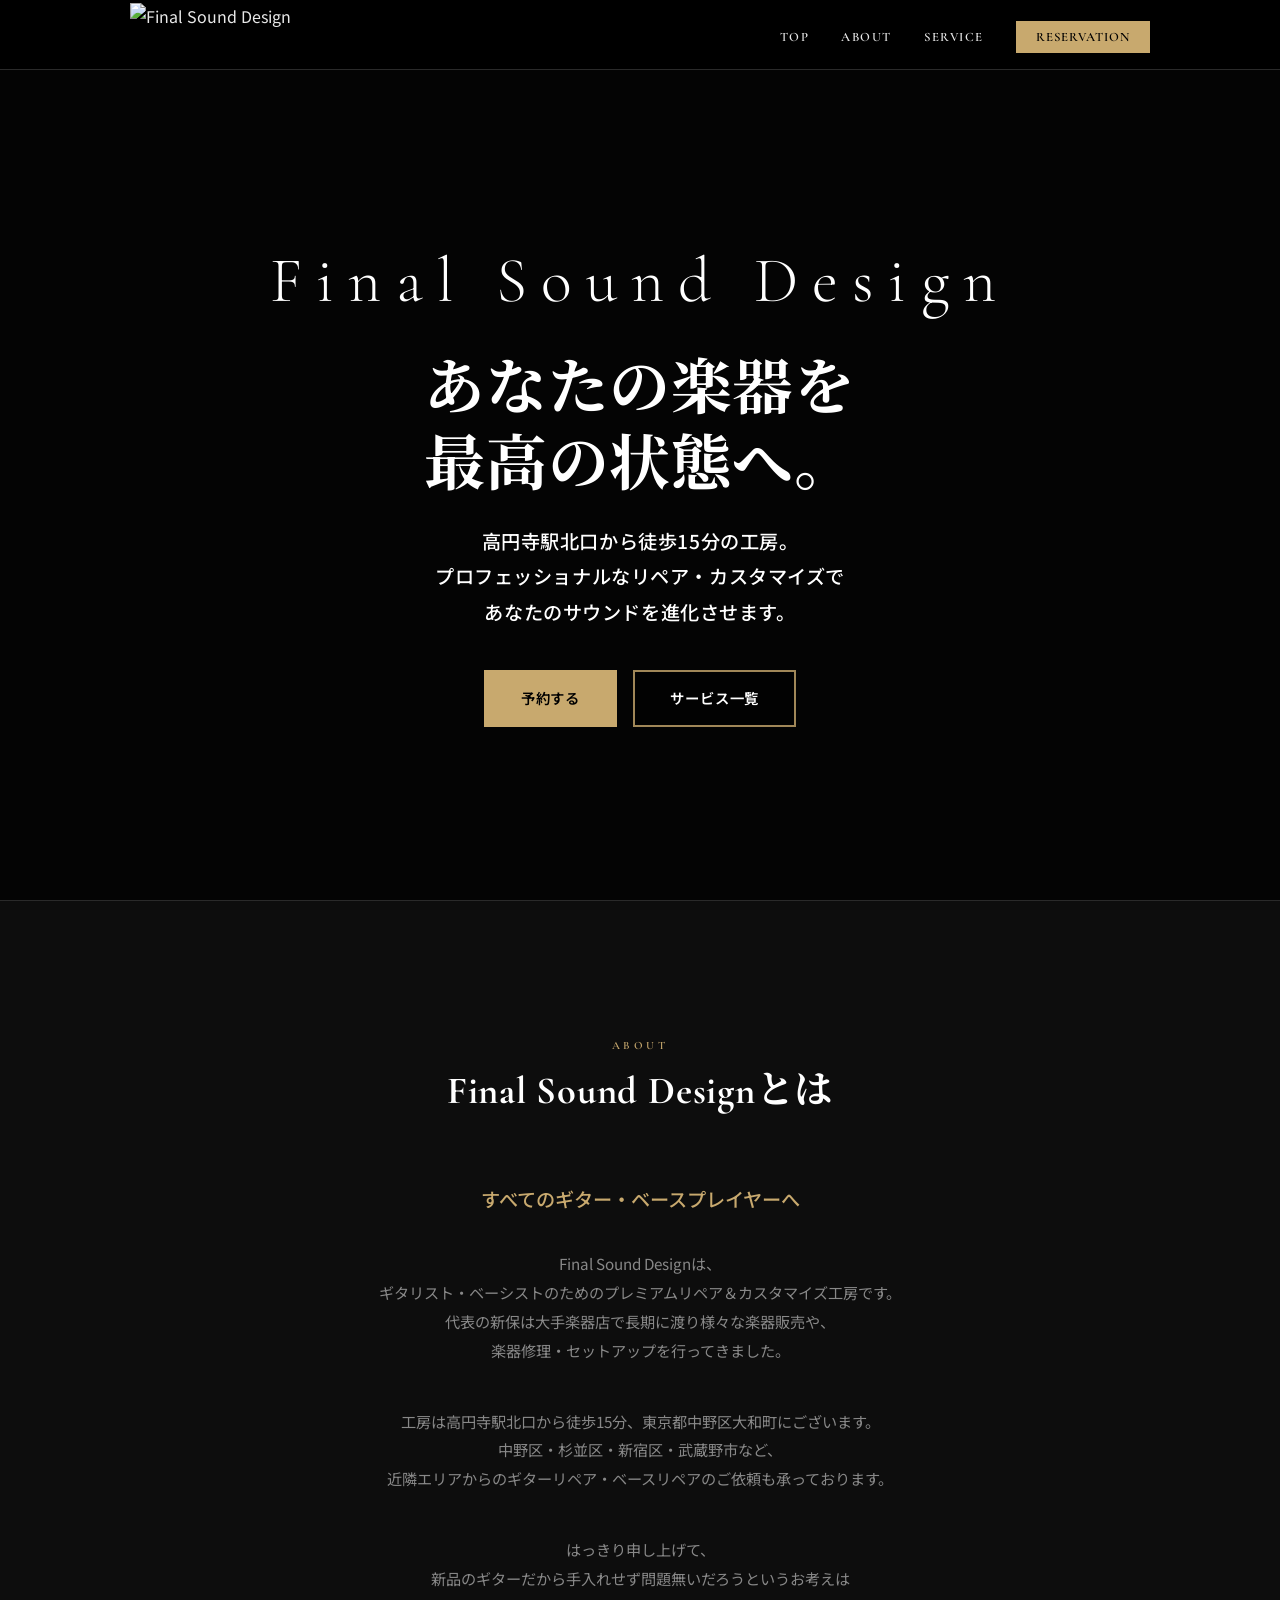
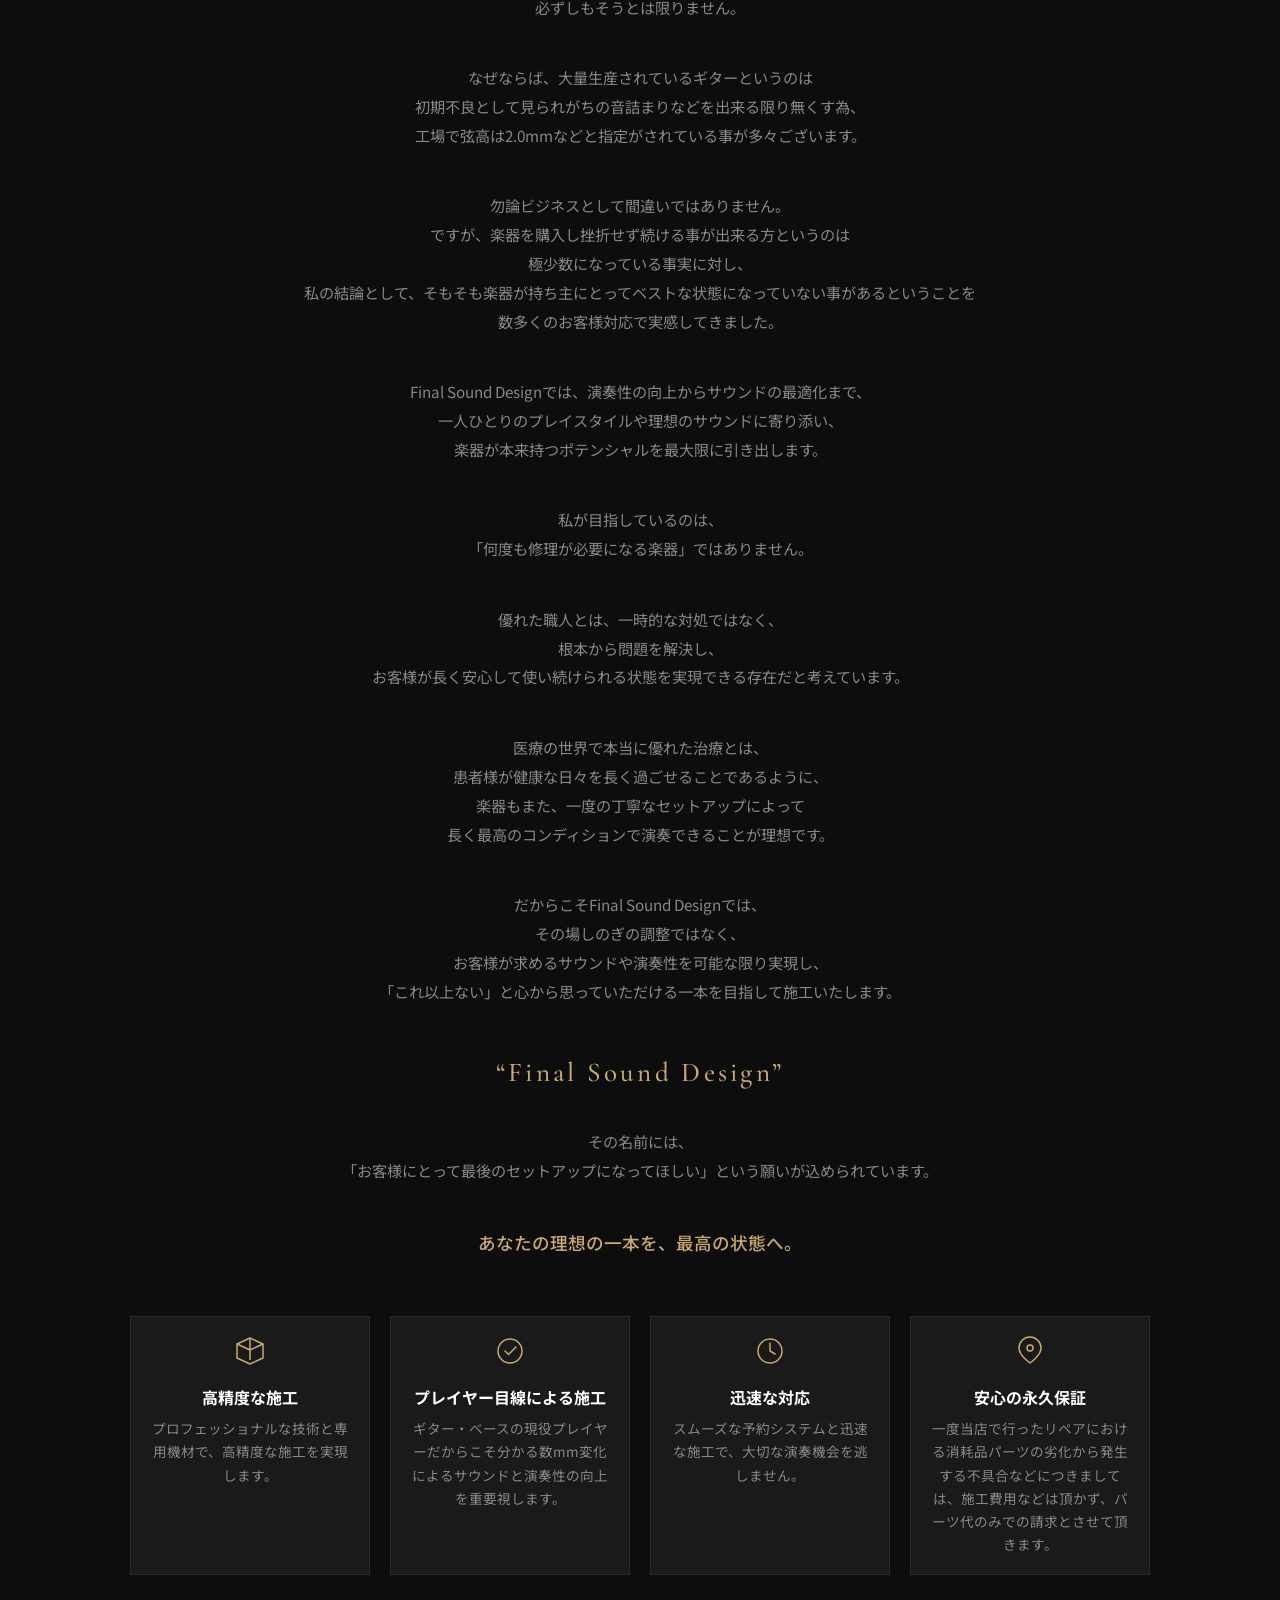
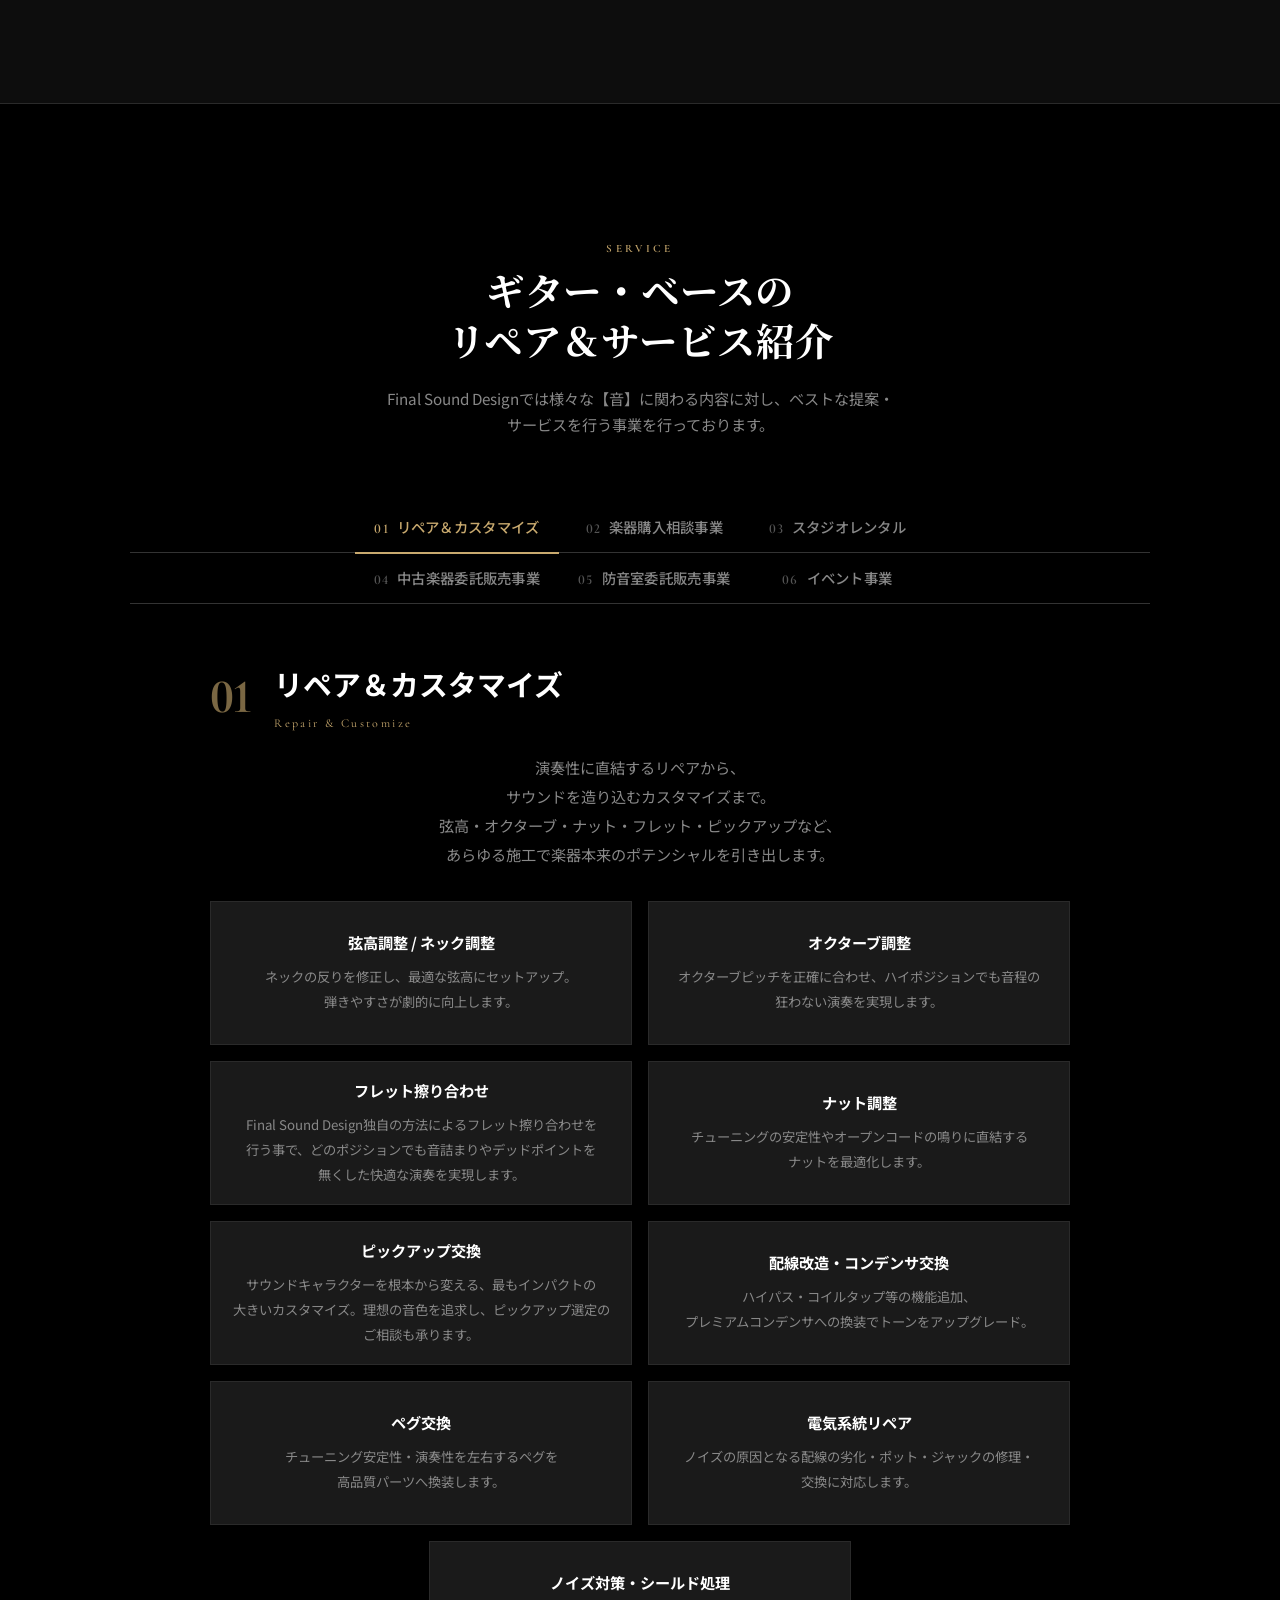
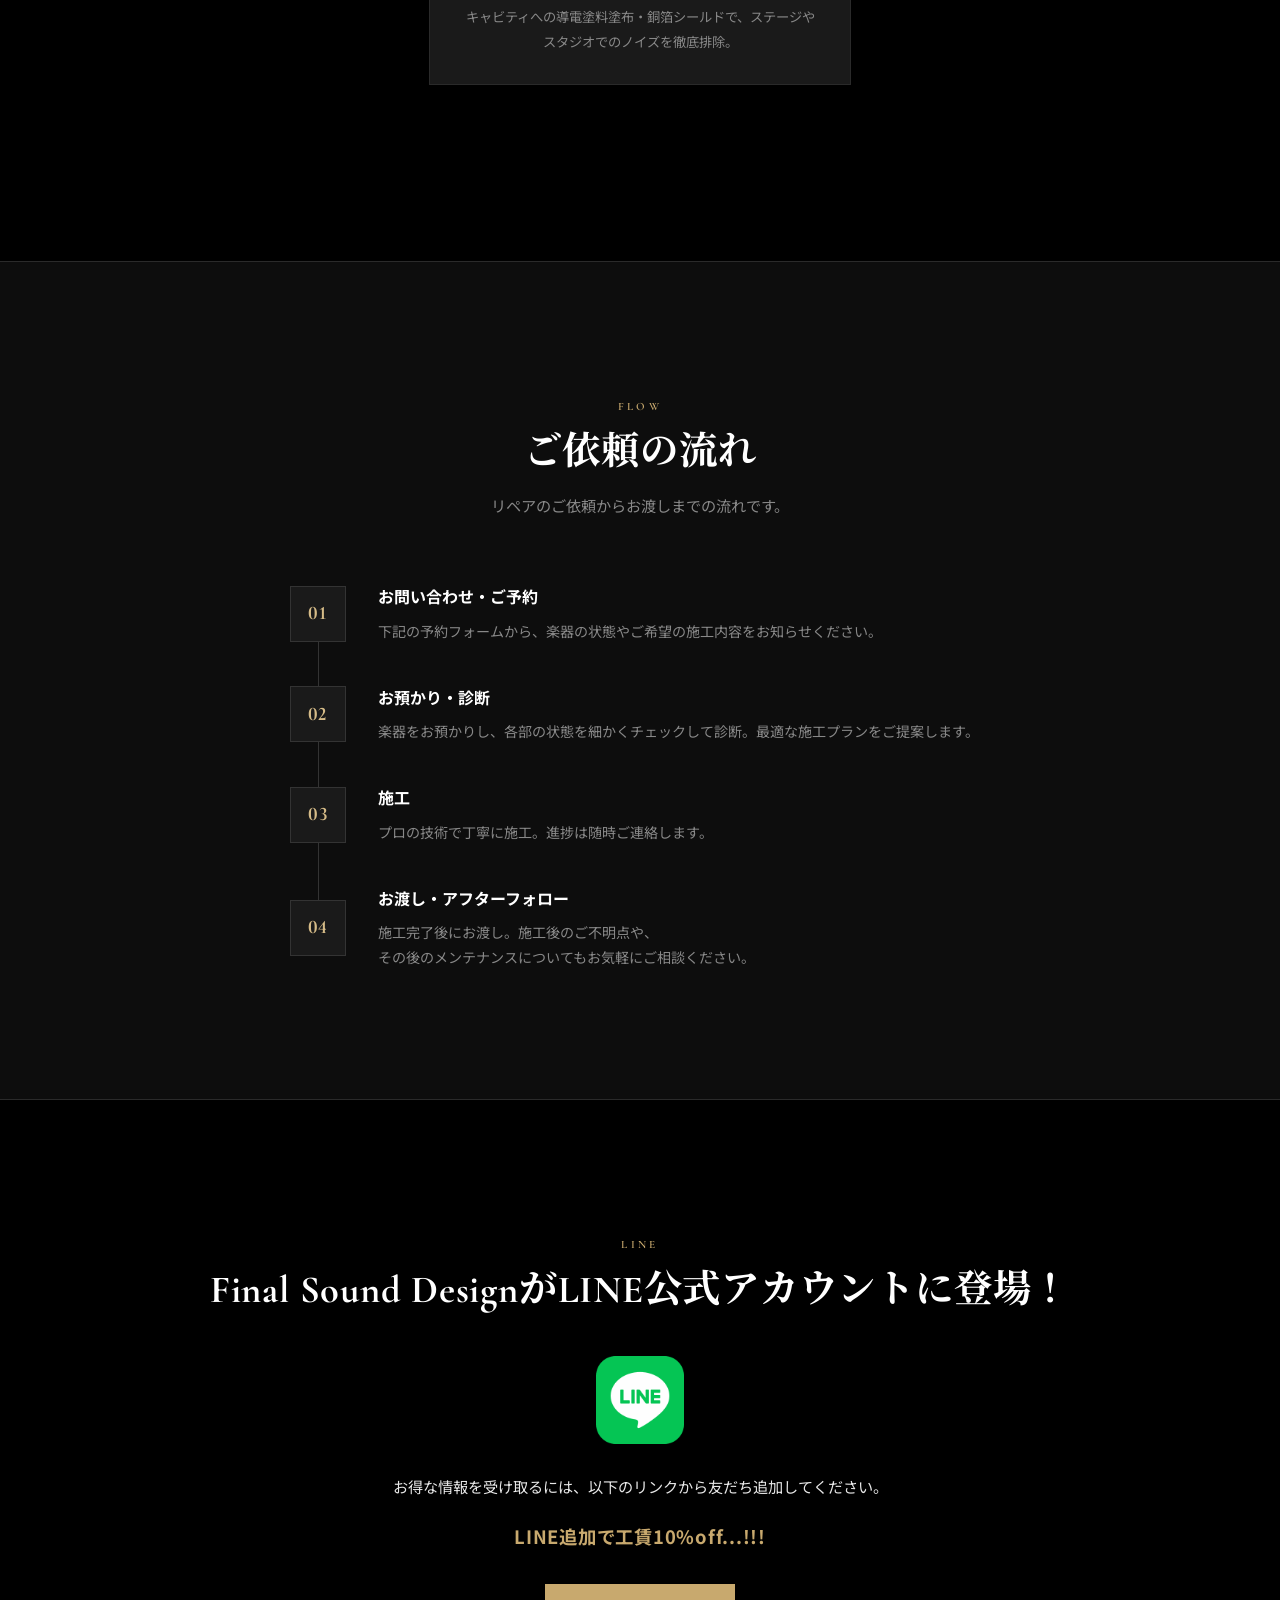
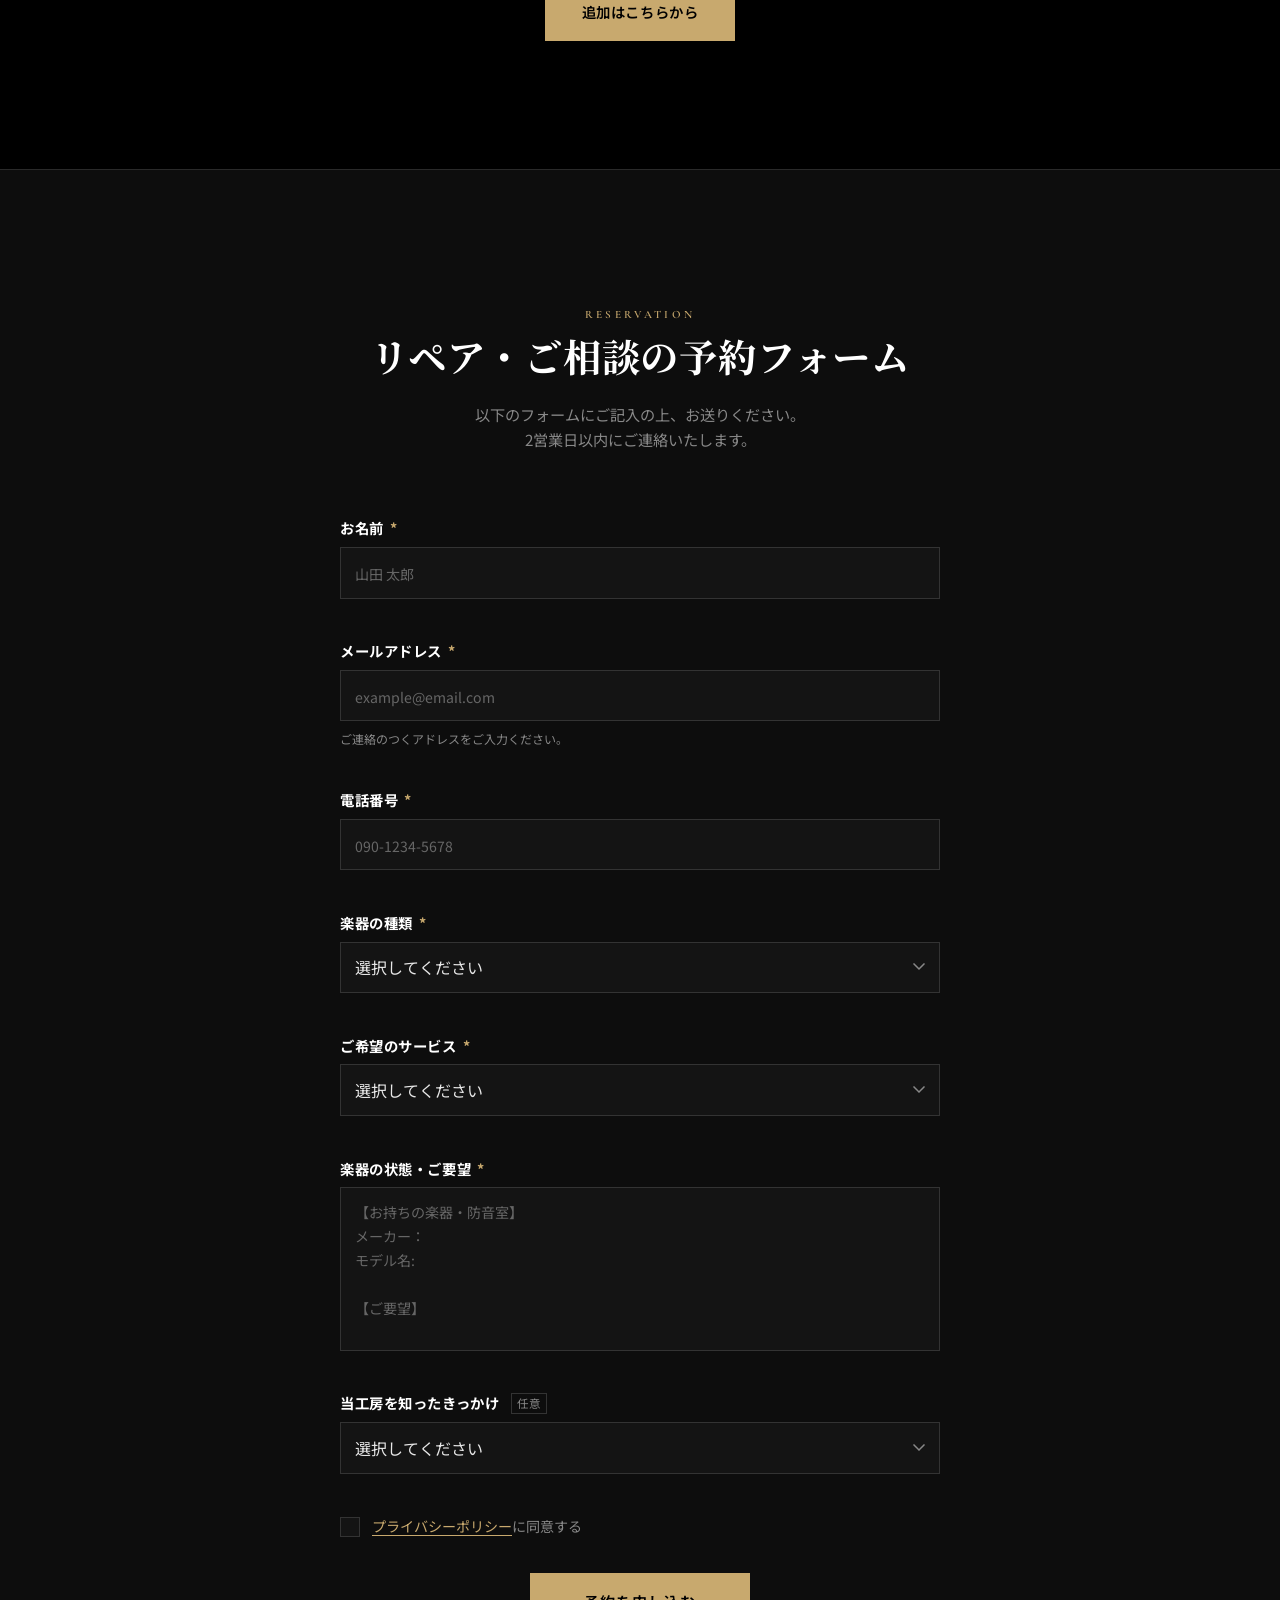
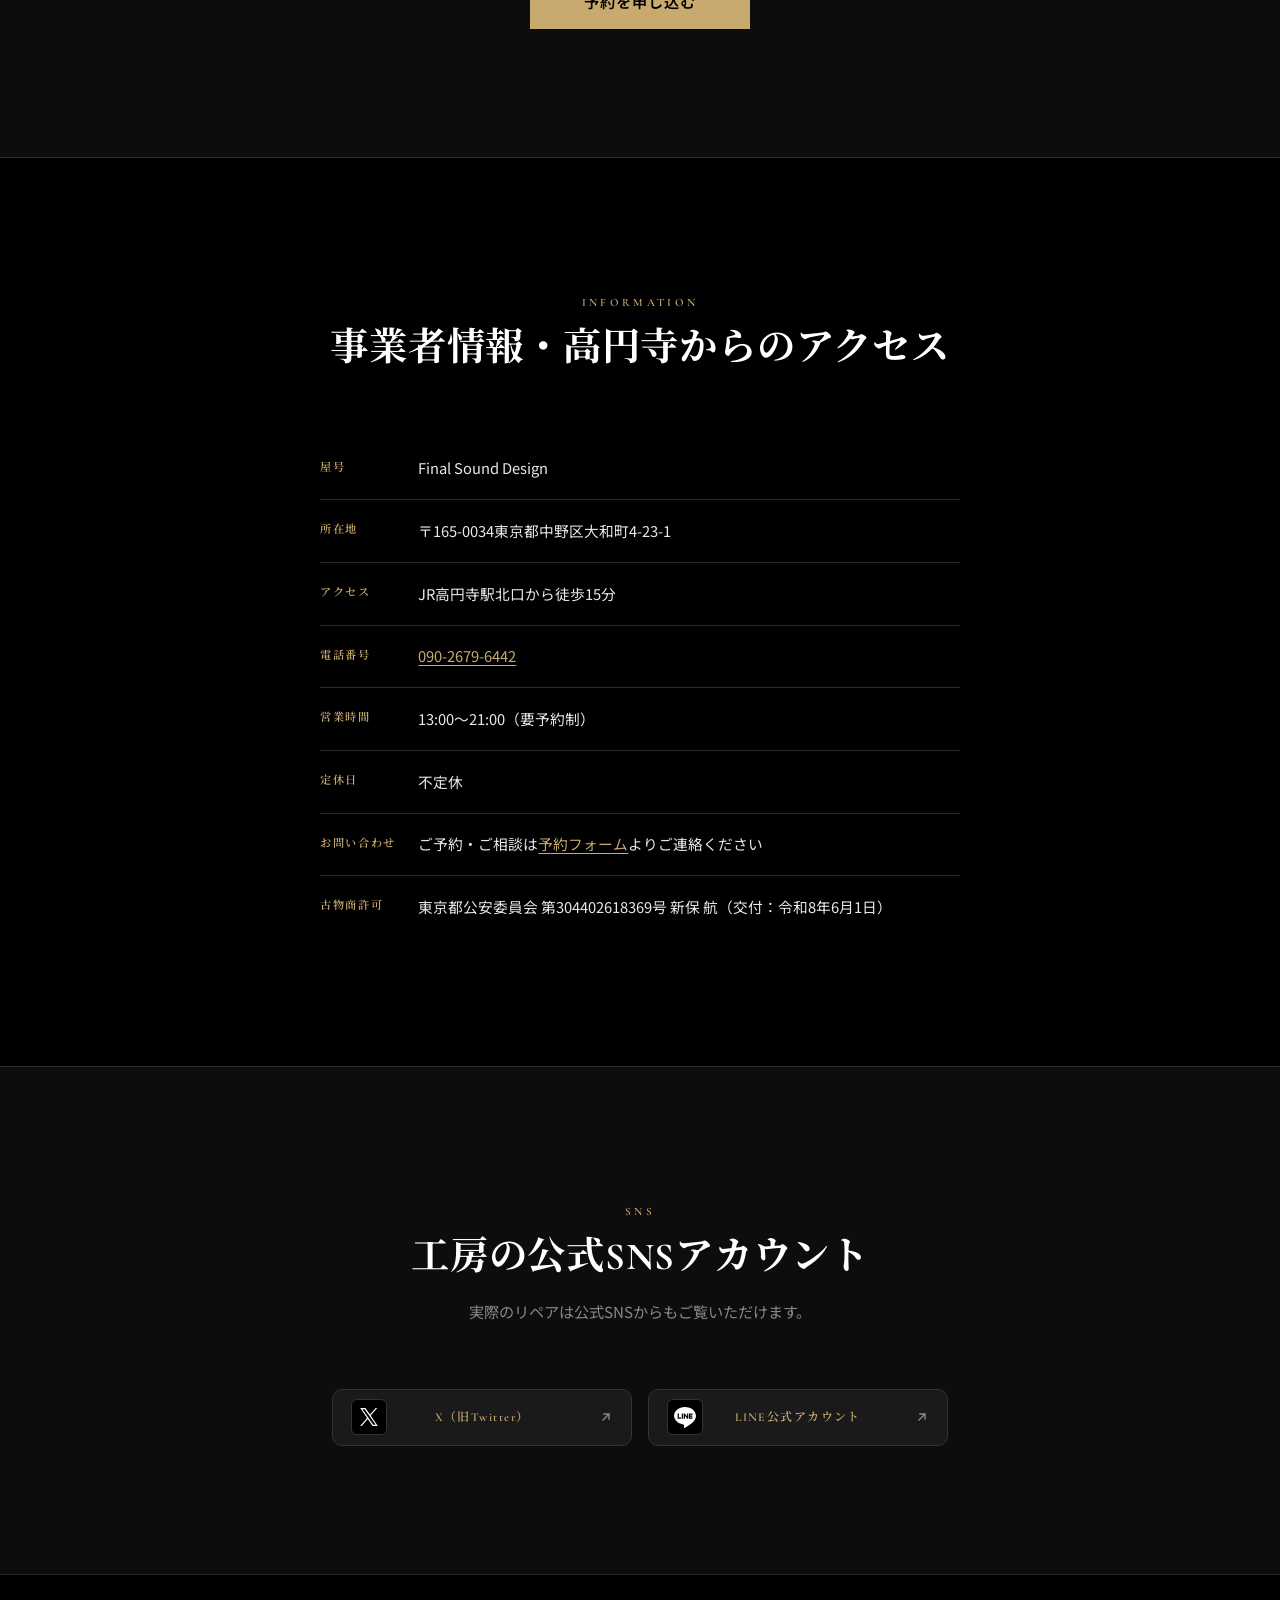
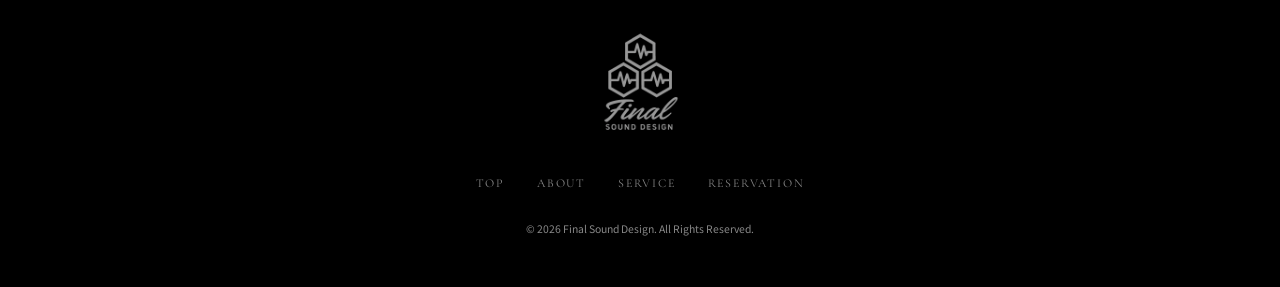
==== commit dfec4fbd: "予約フォームの入力欄を枠付きに、セクションの背景を交互にそろえる - 予約フォームの項目ごとの区切り線をやめ、入力欄を細い線の枠で囲む（フォーカスで金の枠、エラーで赤の枠） - 項目名を白の太字で一段" ====
--- a/index.html
+++ b/index.html
@@ -99,7 +99,7 @@
   <link rel="preconnect" href="https://fonts.gstatic.com" crossorigin>
   <link href="https://fonts.googleapis.com/css2?family=Cormorant+Garamond:ital,wght@0,300;0,400;0,500;0,600;0,700;1,300;1,400;1,500&family=Noto+Sans+JP:wght@300;400;500;700&family=Noto+Serif+JP:wght@400;500;700&display=swap" rel="stylesheet">
 
-  <link rel="stylesheet" href="style.css?v=ea715b2a">
+  <link rel="stylesheet" href="style.css?v=de2aa149">
 </head>
 <body>
 
@@ -646,7 +646,7 @@
             <span id="name-error" class="form-error" role="alert" aria-live="polite"></span>
           </div>
 
-          <div class="form-group form-group--hint">
+          <div class="form-group">
             <label for="email" class="form-label">メールアドレス <span class="required" aria-label="必須">*</span></label>
             <input
               type="email"
--- a/style.css
+++ b/style.css
@@ -1087,10 +1087,10 @@
   line-height: 1.8;
 }
 
-/* LINE公式アカウントの告知。下の予約フォームも同じ黒地なので、境目に線を引いておく */
+/* LINE公式アカウントの告知。背景は上から 薄い黒→黒 を交互にしているので、
+   ここから下はひとつずつ色が入れ替わる（線は薄い黒の側の上下にだけ引く） */
 .line-oa {
   background: var(--color-bg);
-  border-bottom: 1px solid var(--color-border);
 }
 
 .line-oa .section-header {
@@ -1135,7 +1135,9 @@
 
 /* Reservation form */
 .reserve {
-  background: var(--color-bg);
+  background: var(--color-bg-2);
+  border-top: 1px solid var(--color-border);
+  border-bottom: 1px solid var(--color-border);
 }
 
 .reserve-form {
@@ -1167,111 +1169,81 @@
   color: var(--color-error);
 }
 
+/* ラベルと入力欄を1つのまとまりに見せる。ラベル〜欄は詰めて、項目どうしは大きくあける */
 .form-group {
   display: flex;
   flex-direction: column;
-  gap: 0;
-  margin-bottom: 0;
-  position: relative;
-  padding-bottom: 2rem;
-  border-bottom: 1px solid var(--color-border);
-}
-
-.form-group:last-of-type {
-  border-bottom: none;
-  padding-bottom: 1.5rem;
+  margin-bottom: 1.5rem;
 }
 
 .form-label {
-  font-family: var(--font-display);
-  font-size: 0.68rem;
-  font-weight: 600;
-  letter-spacing: 0.2em;
-  text-transform: uppercase;
-  color: var(--color-accent);
-  margin-bottom: 0.75rem;
+  font-size: 0.9rem;
+  font-weight: 700;
+  letter-spacing: 0.04em;
+  line-height: 1.5;
+  color: var(--color-white);
+  margin-bottom: 0.5rem;
 }
 
 .required {
   color: var(--color-accent);
-  margin-left: 0.1rem;
-  opacity: 0.7;
+  margin-left: 0.15rem;
 }
 
 .optional {
-  color: var(--color-text-muted);
+  display: inline-block;
+  margin-left: 0.5rem;
+  padding: 0 0.4em;
+  border: 1px solid var(--color-border-2);
+  font-size: 0.72rem;
   font-weight: 400;
-  margin-left: 0.4rem;
-}
-
+  line-height: 1.6;
+  color: var(--color-text-muted);
+  vertical-align: 0.1em;
+}
+
+/* どこに打てばいいか一目で分かるように、欄は枠で囲んだ箱にする。
+   文字は16px未満にするとiOSが勝手にズームするので1remから下げない */
 .form-input {
-  background: transparent;
-  border: none;
-  border-bottom: 1px solid var(--color-border-2);
-  padding: 0.6rem 0;
+  width: 100%;
+  padding: 0.8rem 0.9rem;
+  background-color: var(--color-bg-3);
+  border: 1px solid var(--color-border-2);
+  border-radius: 0;
   color: var(--color-text);
   font-family: var(--font-body);
   font-size: 1rem;
-  width: 100%;
-  transition: border-color var(--transition);
+  line-height: 1.5;
+  transition: border-color var(--transition), background-color var(--transition);
   appearance: none;
   -webkit-appearance: none;
-  position: relative;
-  z-index: 1;
 }
 
 .form-input::placeholder {
-  color: var(--color-text-faint);
+  color: #666666;
   font-size: 0.88rem;
 }
 
 .form-input:hover {
-  border-color: var(--color-text-muted);
+  border-color: #4a4a4a;
 }
 
 .form-input:focus {
   outline: none;
-  border-color: transparent;
-}
-
-/* フォーカス時のゴールドアンダーライン */
-.form-group::after {
-  content: '';
-  position: absolute;
-  bottom: 2rem;
-  left: 0;
-  width: 0;
-  height: 1px;
-  background: var(--color-accent);
-  transition: width 0.4s cubic-bezier(0.4, 0, 0.2, 1);
-  pointer-events: none;
-}
-
-.form-group:last-of-type::after {
-  bottom: 1.5rem;
-}
-
-.form-group:focus-within::after {
-  width: 100%;
+  border-color: var(--color-accent);
+  background-color: var(--color-surface);
 }
 
 .form-input.is-invalid {
   border-color: var(--color-error);
 }
 
-.form-group:has(.is-invalid)::after {
-  background: var(--color-error);
-  width: 100%;
-}
-
 .form-select {
-  background-image: url("data:image/svg+xml,%3Csvg xmlns='http://www.w3.org/2000/svg' width='12' height='8' viewBox='0 0 12 8'%3E%3Cpath d='M1 1l5 5 5-5' stroke='%23888' stroke-width='1.5' fill='none' stroke-linecap='round'/%3E%3C/svg%3E");
+  background-image: url("data:image/svg+xml,%3Csvg xmlns='http://www.w3.org/2000/svg' width='12' height='8' viewBox='0 0 12 8'%3E%3Cpath d='M1 1l5 5 5-5' stroke='%23888' stroke-width='1.5' fill='none' stroke-linecap='square'/%3E%3C/svg%3E");
   background-repeat: no-repeat;
-  background-position: right 0.25rem center;
-  padding-right: 2rem;
+  background-position: right 0.9rem center;
+  padding-right: 2.5rem;
   cursor: pointer;
-  /* Safariだとselectだけ勝手に角が5px丸くなる。下線の端が丸まって見えるので直角に戻す */
-  border-radius: 0;
 }
 
 .form-select option {
@@ -1281,26 +1253,12 @@
 
 .form-textarea {
   resize: none;
-  min-height: 100px;
+  min-height: 140px;
   line-height: 1.7;
 }
 
-/* 補足文がある欄は、下から伸びる線だと補足文の下に出て欄の中の文字に見える。
-   入力欄そのものの下線を金色にする */
-.form-group--hint::after {
-  content: none;
-}
-
-.form-group--hint .form-input:focus {
-  border-color: var(--color-accent);
-}
-
-.form-group--hint .form-input.is-invalid {
-  border-color: var(--color-error);
-}
-
 .form-hint {
-  margin-top: 0.5rem;
+  margin-top: 0.45rem;
   font-size: 0.75rem;
   line-height: 1.6;
   color: var(--color-text-muted);
@@ -1310,14 +1268,12 @@
   font-size: 0.75rem;
   color: var(--color-error);
   min-height: 1em;
-  margin-top: 0.4rem;
+  margin-top: 0.35rem;
   letter-spacing: 0.02em;
 }
 
 .form-group--checkbox {
-  border-bottom: none;
-  padding-bottom: 1rem;
-  padding-top: 0.5rem;
+  margin-bottom: 1rem;
 }
 
 .checkbox-label {
@@ -2070,8 +2026,7 @@
 
 /* 事業者情報 */
 .business-info {
-  background: var(--color-bg-2);
-  border-top: 1px solid var(--color-border);
+  background: var(--color-bg);
 }
 
 .info-list {
@@ -2119,9 +2074,9 @@
   opacity: 0.8;
 }
 
-/* SNS。事業者情報(bg-2)の下なので地は黒に戻す */
+/* SNS。事業者情報(黒)の下なので薄い黒。下のフッターは黒 */
 .sns {
-  background: var(--color-bg);
+  background: var(--color-bg-2);
   border-top: 1px solid var(--color-border);
 }
 
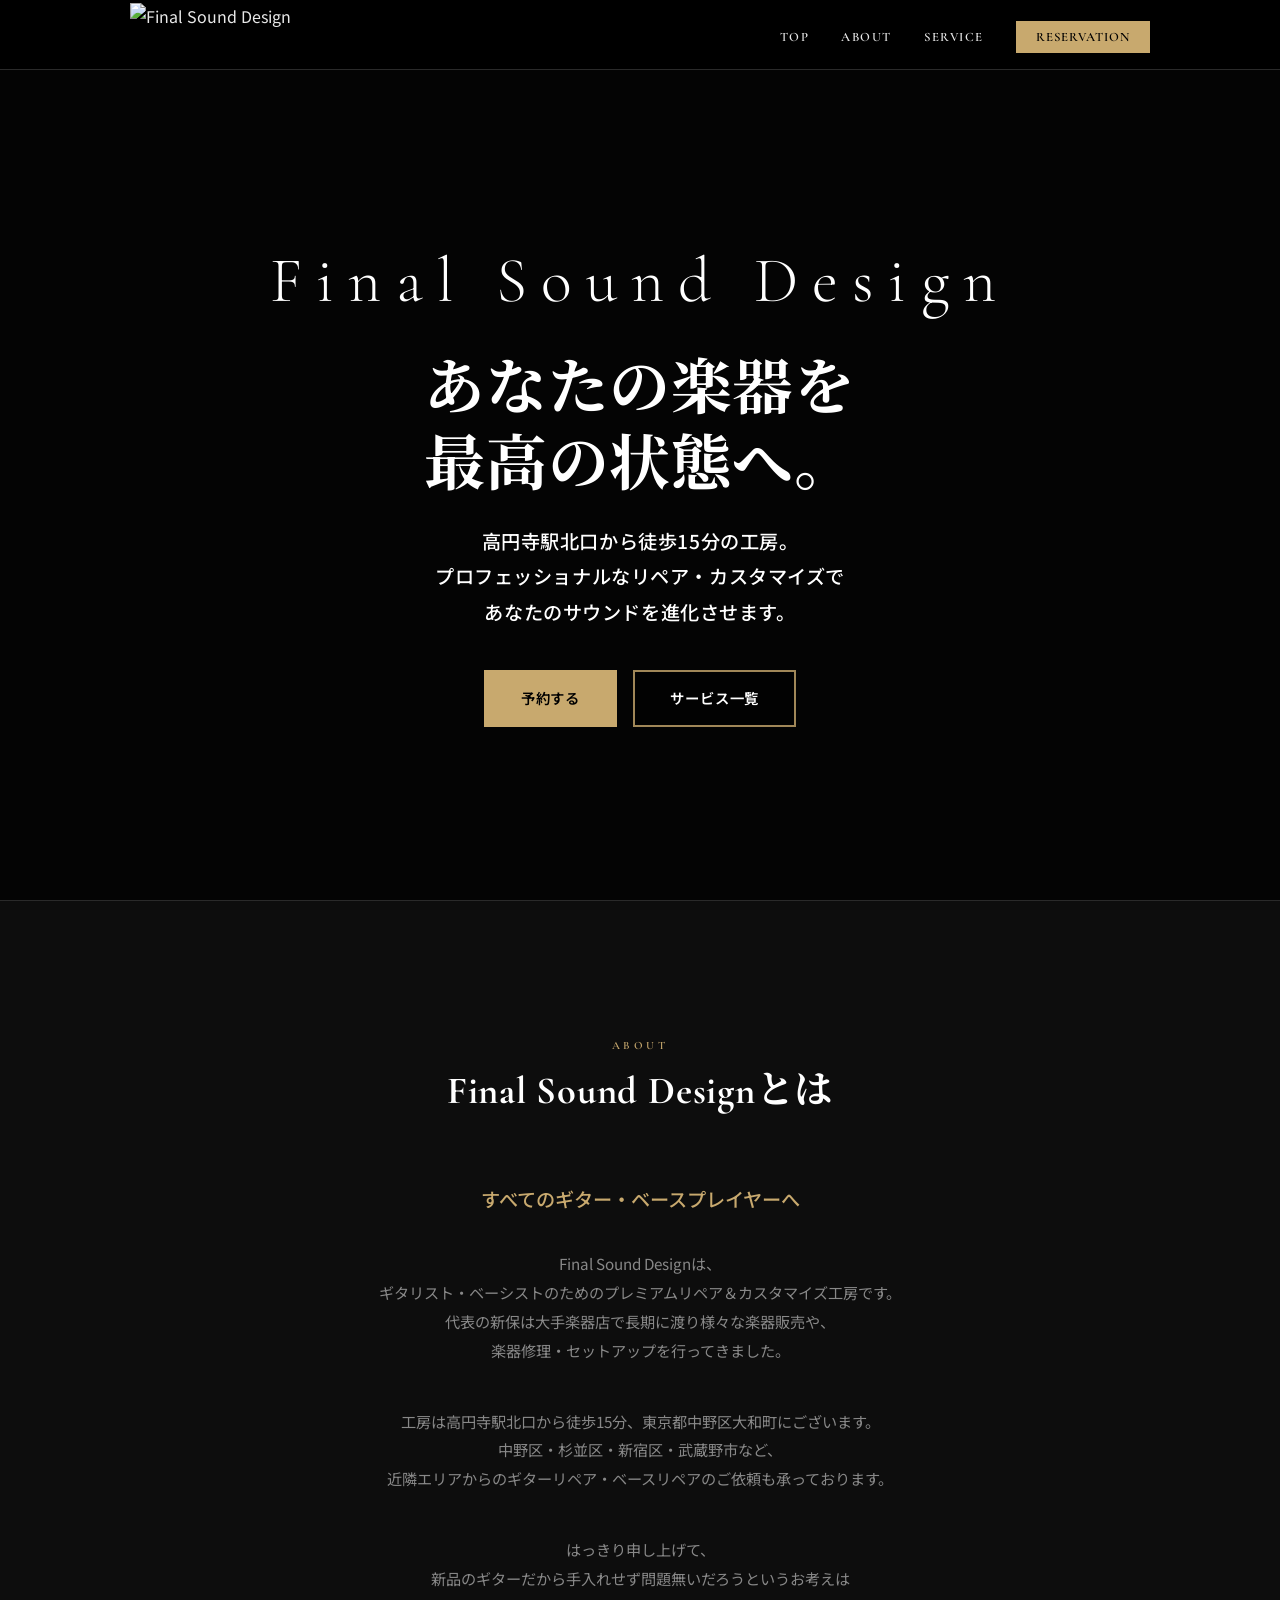
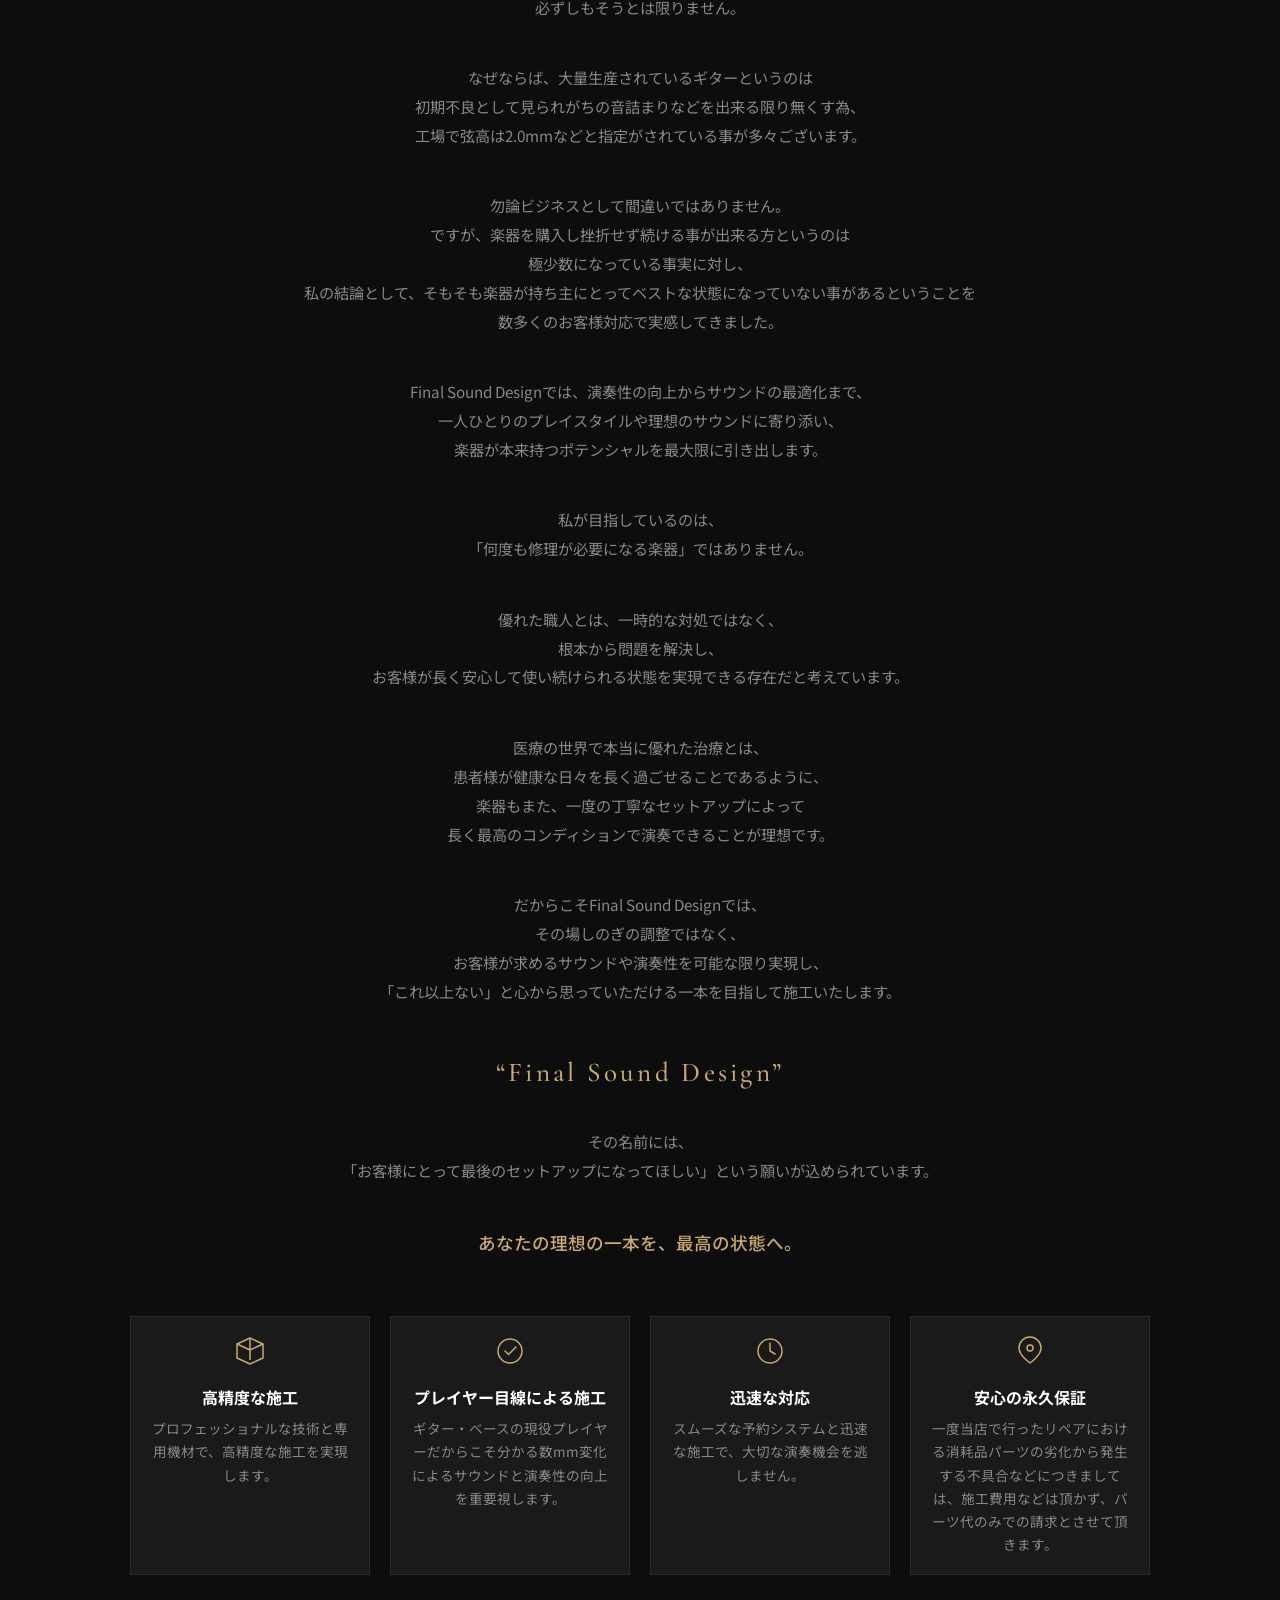
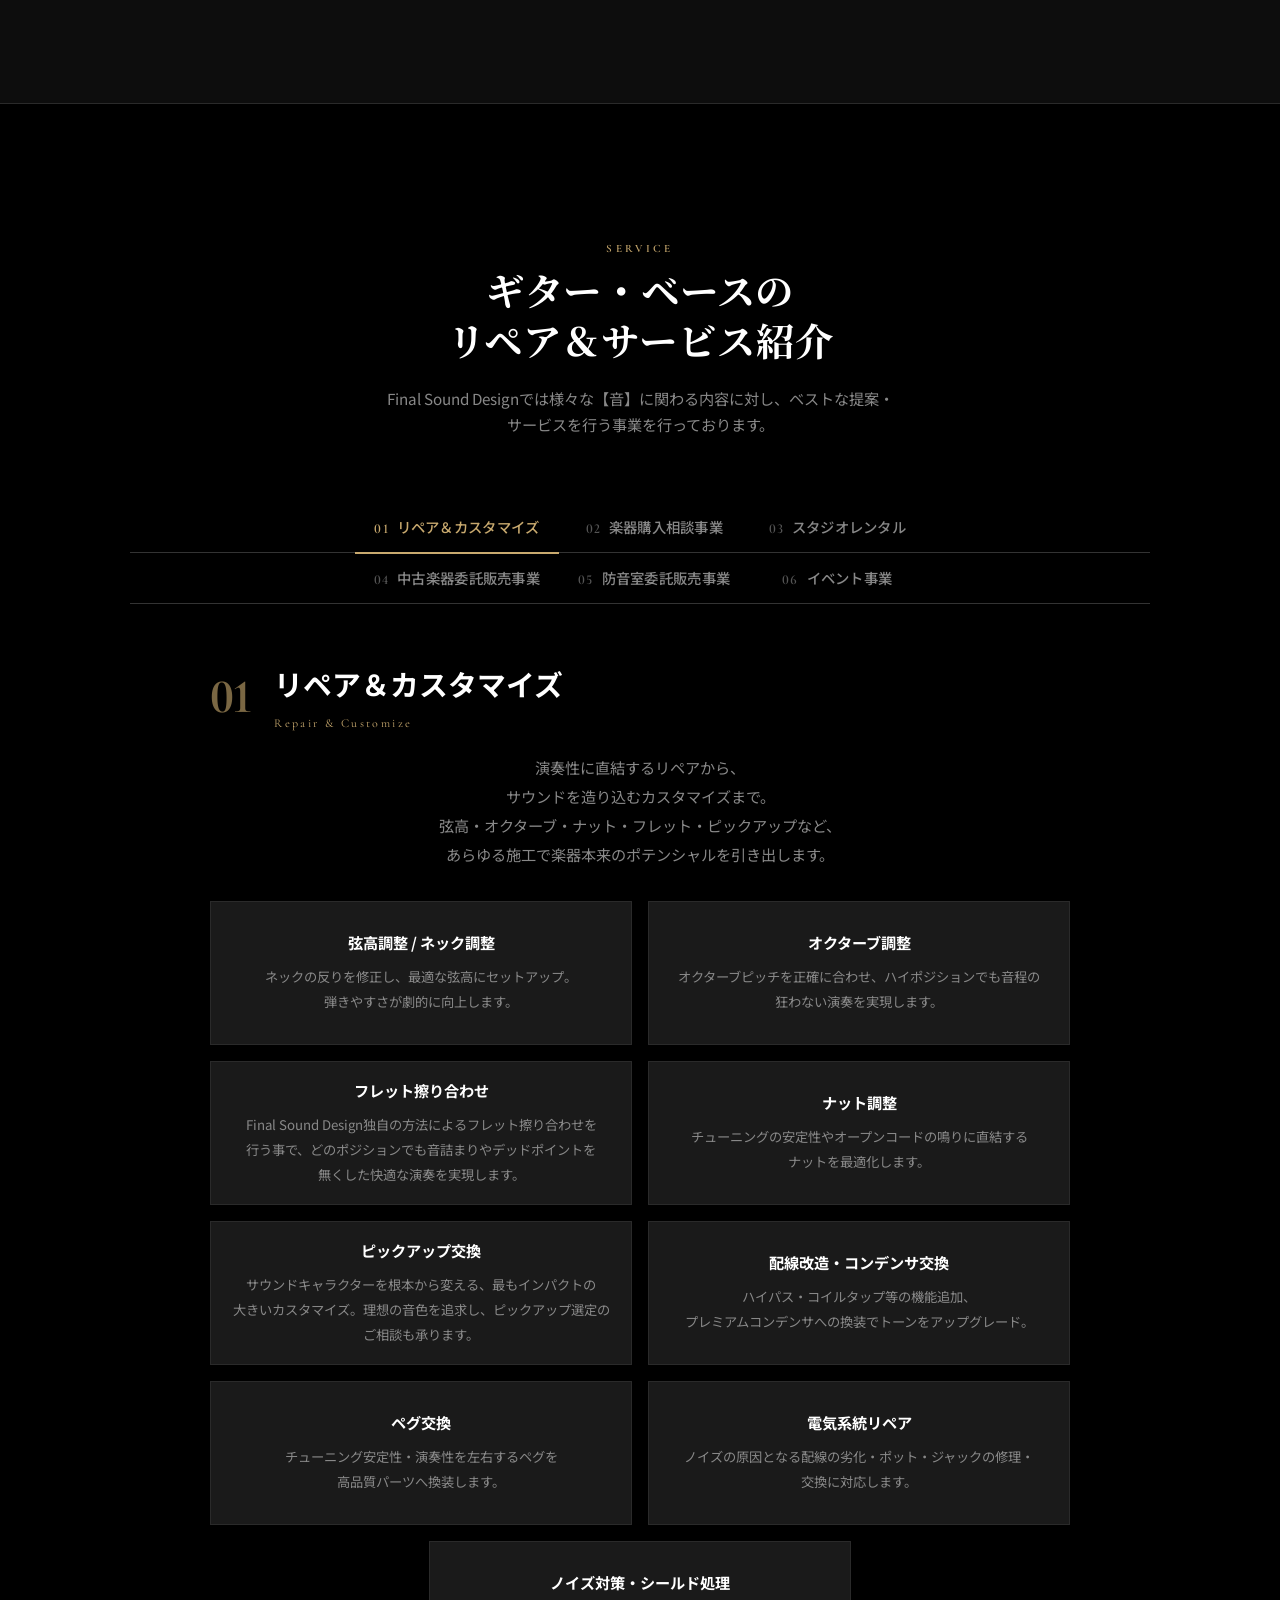
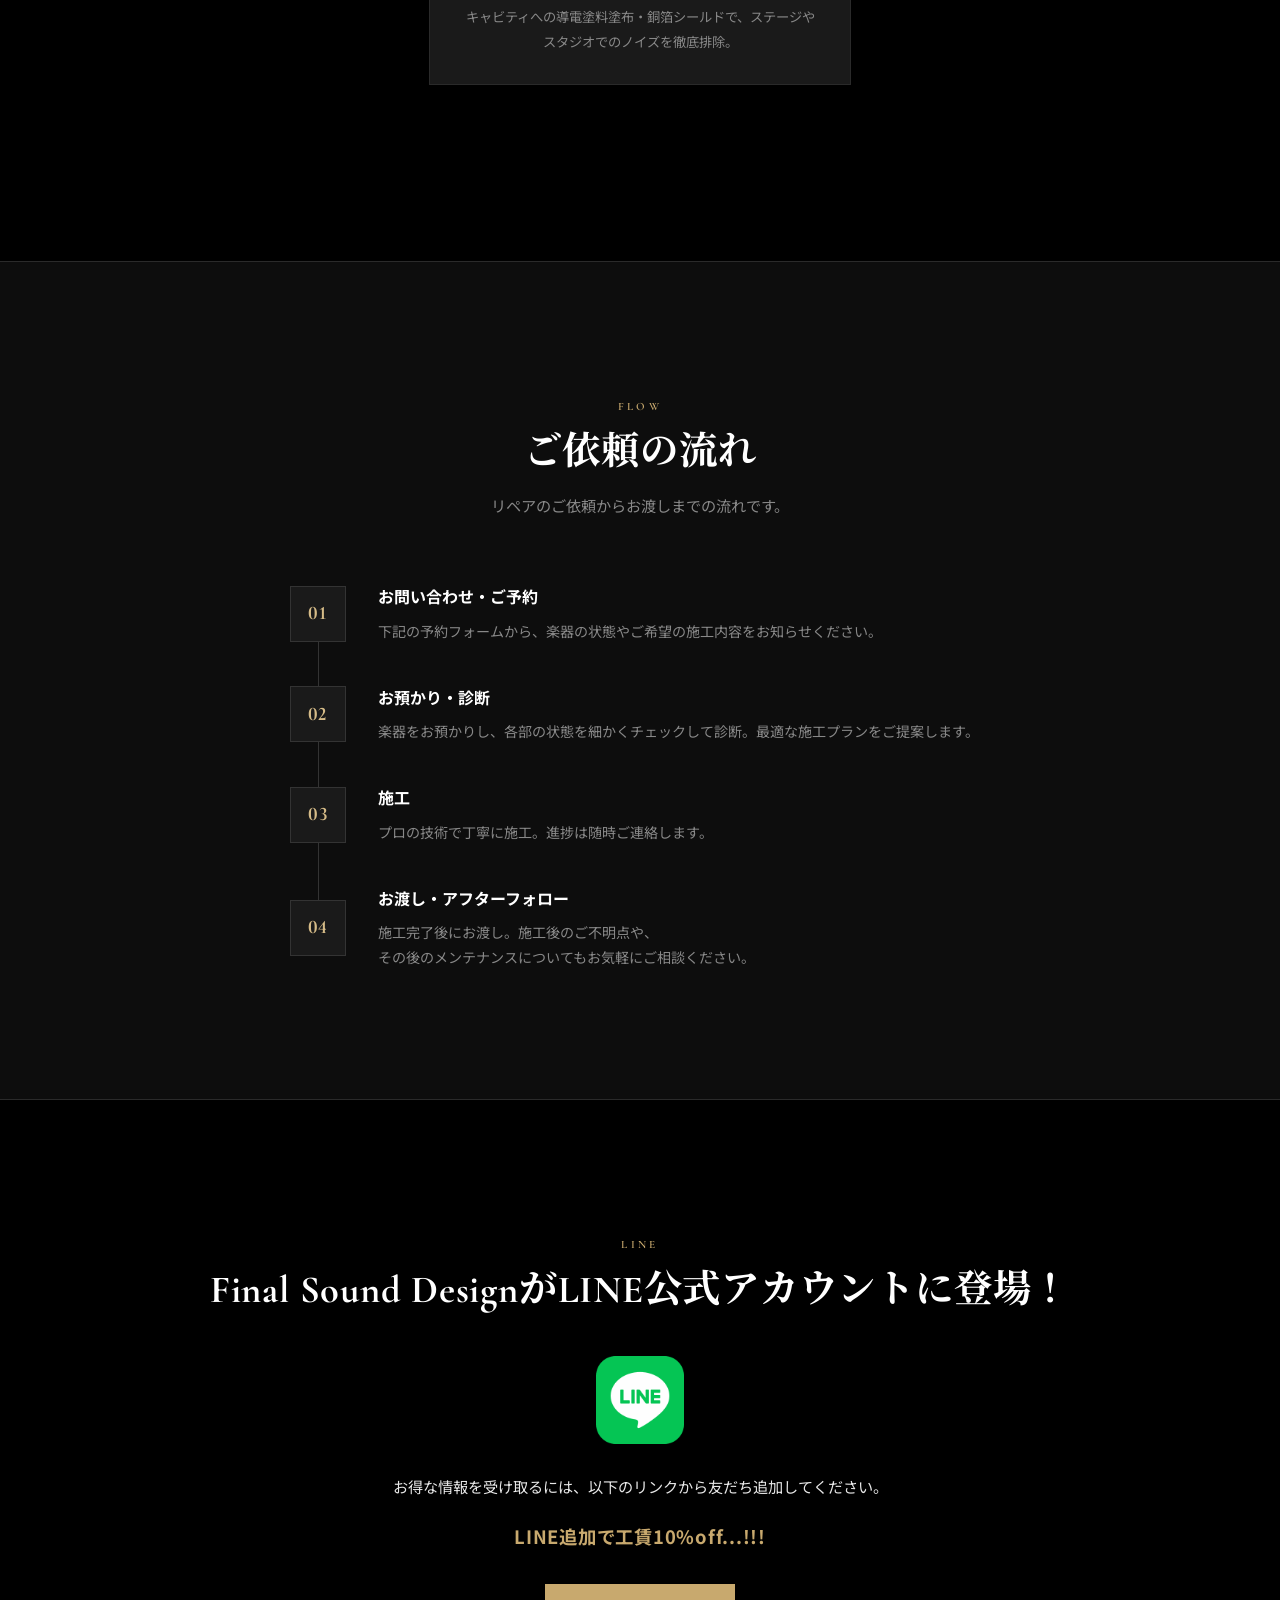
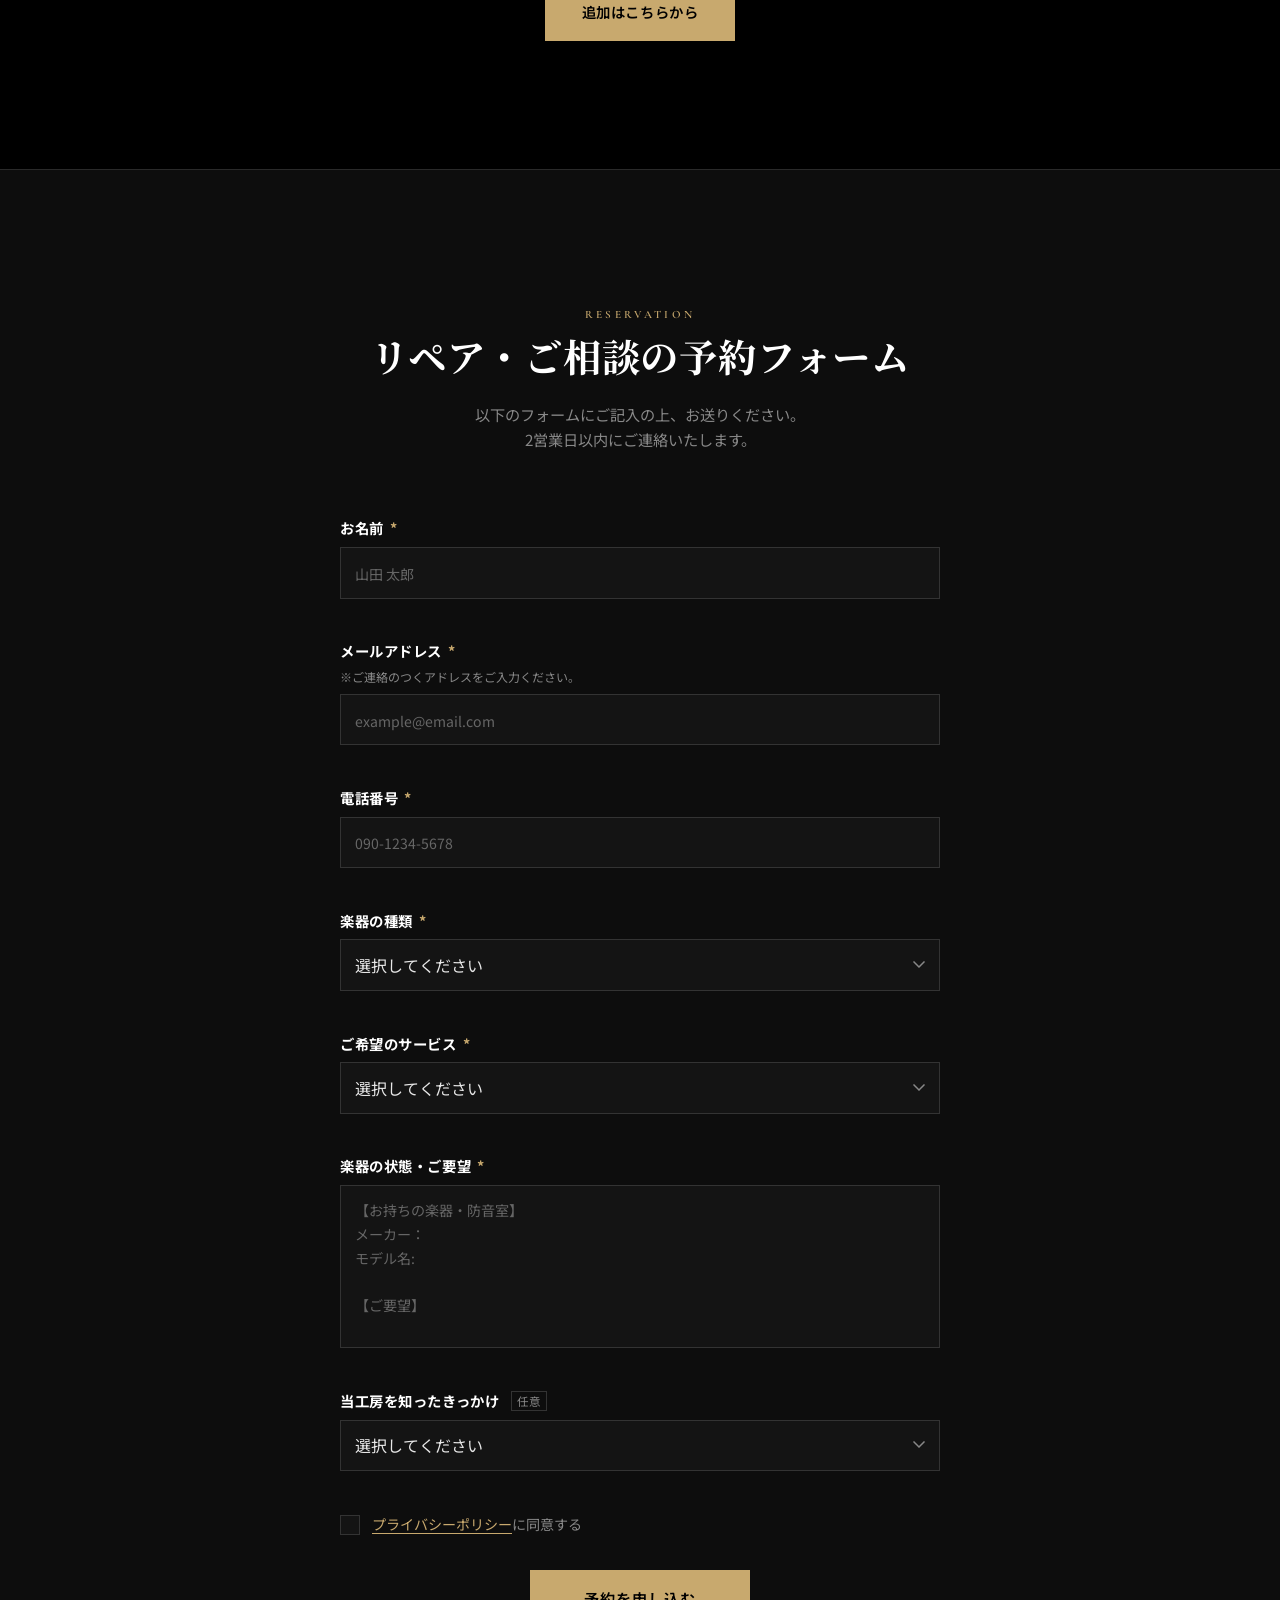
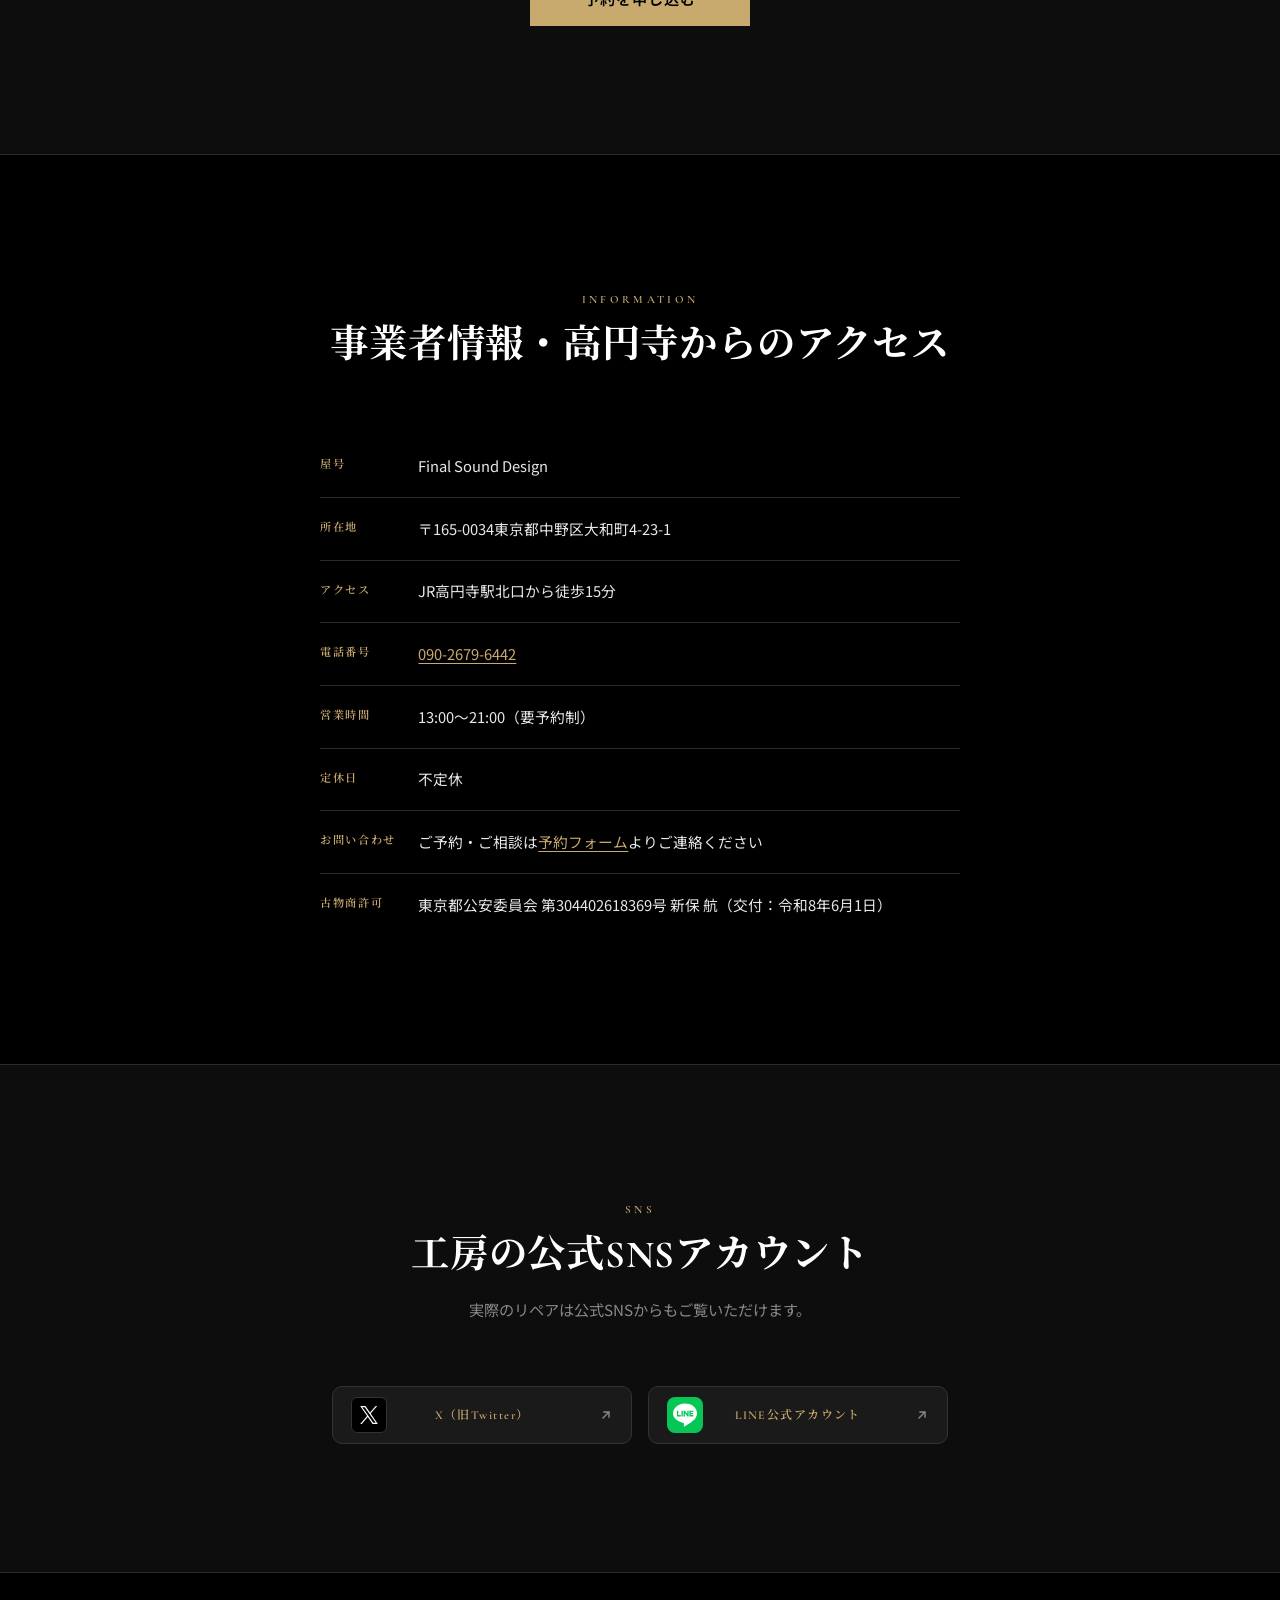
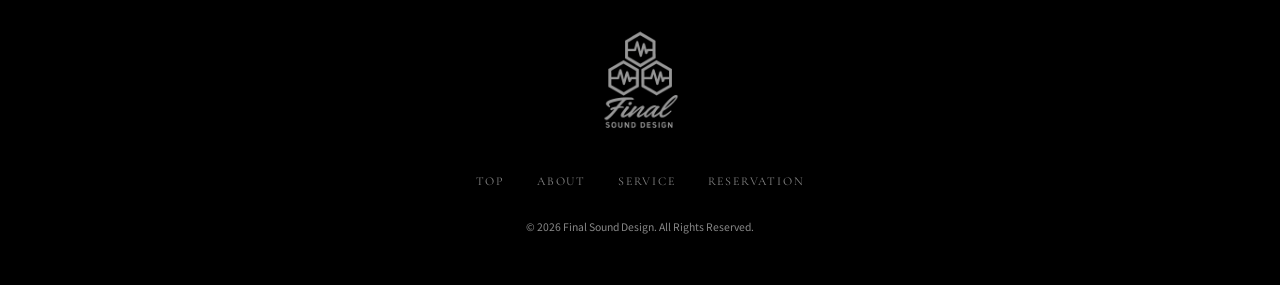
==== commit 71a5b5b5: "メールの補足文を項目名の下に移し、LINEのアイコンを公式の緑に - 「※ご連絡のつくアドレスをご入力ください。」を、メールアドレスの項目名のすぐ下（入力欄の上）に移す - ページ下部のSNS欄とスマ" ====
--- a/index.html
+++ b/index.html
@@ -99,7 +99,7 @@
   <link rel="preconnect" href="https://fonts.gstatic.com" crossorigin>
   <link href="https://fonts.googleapis.com/css2?family=Cormorant+Garamond:ital,wght@0,300;0,400;0,500;0,600;0,700;1,300;1,400;1,500&family=Noto+Sans+JP:wght@300;400;500;700&family=Noto+Serif+JP:wght@400;500;700&display=swap" rel="stylesheet">
 
-  <link rel="stylesheet" href="style.css?v=de2aa149">
+  <link rel="stylesheet" href="style.css?v=c6b8c9f2">
 </head>
 <body>
 
@@ -131,8 +131,8 @@
           </li>
           <li class="nav-sns-item">
             <a href="https://lin.ee/Zl3L15E" class="nav-sns-link" target="_blank" rel="noopener noreferrer" aria-label="LINE公式アカウント">
-              <span class="nav-sns-icon" aria-hidden="true">
-                <svg width="24" height="23" viewBox="165 180 670 640" fill="currentColor" fill-rule="evenodd" aria-hidden="true" focusable="false"><path d="M440 714C468 718 478 732 474 758L466 798C463 818 478 822 500 810C610 750 765 645 804 560A333 268 0 1 0 440 714ZM276 380H313V502H383V540H276ZM402 380H440V540H402ZM461 380H495L563 471V380H601V540H563V533L499 447V540H461ZM622 380H730V418H660V441H728V479H660V502H730V540H622Z"/></svg>
+              <span class="nav-sns-icon nav-sns-icon--line" aria-hidden="true">
+                <svg width="22" height="22" viewBox="0 0 1000 1000" aria-hidden="true" focusable="false"><rect width="1000" height="1000" rx="225" fill="#06C755"/><path fill="#fff" fill-rule="evenodd" d="M440 714C468 718 478 732 474 758L466 798C463 818 478 822 500 810C610 750 765 645 804 560A333 268 0 1 0 440 714ZM276 380H313V502H383V540H276ZM402 380H440V540H402ZM461 380H495L563 471V380H601V540H563V533L499 447V540H461ZM622 380H730V418H660V441H728V479H660V502H730V540H622Z"/></svg>
               </span>
             </a>
           </li>
@@ -648,6 +648,7 @@
 
           <div class="form-group">
             <label for="email" class="form-label">メールアドレス <span class="required" aria-label="必須">*</span></label>
+            <p id="email-hint" class="form-hint">※ご連絡のつくアドレスをご入力ください。</p>
             <input
               type="email"
               id="email"
@@ -659,7 +660,6 @@
               aria-required="true"
               aria-describedby="email-hint email-error"
             >
-            <p id="email-hint" class="form-hint">ご連絡のつくアドレスをご入力ください。</p>
             <span id="email-error" class="form-error" role="alert" aria-live="polite"></span>
           </div>
 
@@ -841,8 +841,8 @@
           </li>
           <li class="sns-item">
             <a href="https://lin.ee/Zl3L15E" class="sns-link" target="_blank" rel="noopener noreferrer" aria-label="LINE公式アカウント（Final Sound Design）を新しいタブで開く">
-              <span class="sns-icon" aria-hidden="true">
-                <svg width="22" height="21" viewBox="165 180 670 640" fill="currentColor" fill-rule="evenodd" aria-hidden="true" focusable="false"><path d="M440 714C468 718 478 732 474 758L466 798C463 818 478 822 500 810C610 750 765 645 804 560A333 268 0 1 0 440 714ZM276 380H313V502H383V540H276ZM402 380H440V540H402ZM461 380H495L563 471V380H601V540H563V533L499 447V540H461ZM622 380H730V418H660V441H728V479H660V502H730V540H622Z"/></svg>
+              <span class="sns-icon sns-icon--line" aria-hidden="true">
+                <svg width="36" height="36" viewBox="0 0 1000 1000" aria-hidden="true" focusable="false"><rect width="1000" height="1000" rx="225" fill="#06C755"/><path fill="#fff" fill-rule="evenodd" d="M440 714C468 718 478 732 474 758L466 798C463 818 478 822 500 810C610 750 765 645 804 560A333 268 0 1 0 440 714ZM276 380H313V502H383V540H276ZM402 380H440V540H402ZM461 380H495L563 471V380H601V540H563V533L499 447V540H461ZM622 380H730V418H660V441H728V479H660V502H730V540H622Z"/></svg>
               </span>
               <span class="sns-text">
                 <span class="sns-name">LINE公式アカウント</span>
--- a/style.css
+++ b/style.css
@@ -426,6 +426,11 @@
     height: auto;
   }
 
+  /* 緑の四角は線だけのXより大きく見えるので、少し小さくしてつり合わせる */
+  .nav-sns-icon--line svg {
+    width: calc(var(--nav-sns-mark) - 2px);
+  }
+
   .nav-sns-link:hover .nav-sns-icon,
   .nav-sns-link:focus-visible .nav-sns-icon {
     opacity: 0.6;
@@ -1257,8 +1262,10 @@
   line-height: 1.7;
 }
 
+/* ラベルと欄の間に入る補足。ラベルに寄せて、欄までの間はほかの項目と同じにする */
 .form-hint {
-  margin-top: 0.45rem;
+  margin-top: -0.2rem;
+  margin-bottom: 0.5rem;
   font-size: 0.75rem;
   line-height: 1.6;
   color: var(--color-text-muted);
@@ -2128,6 +2135,17 @@
   color: var(--color-white);
 }
 
+/* LINEは公式の緑のアイコンをそのまま箱の大きさで置く。角の丸みはアイコン自体の形 */
+.sns-icon--line {
+  border: none;
+  background: none;
+}
+
+.sns-icon--line svg {
+  width: 100%;
+  height: 100%;
+}
+
 .sns-text {
   display: flex;
   flex: 1;
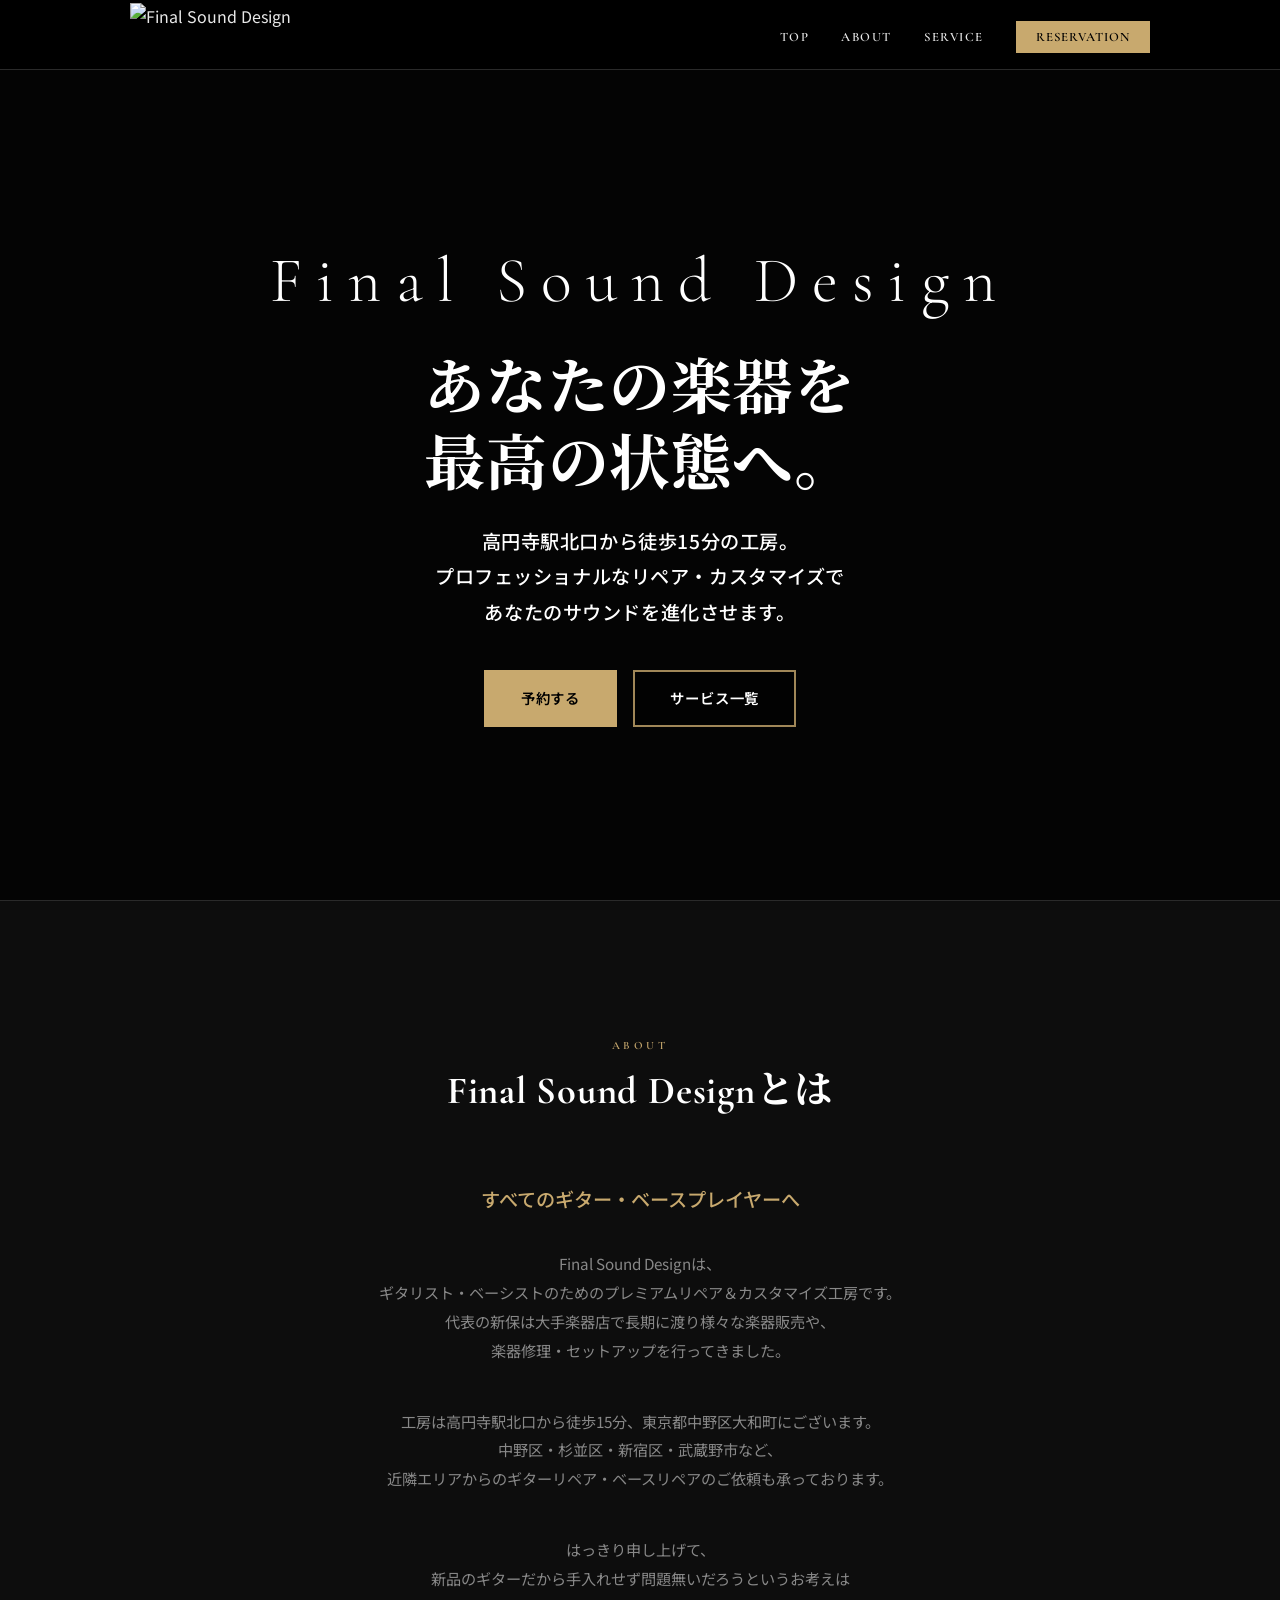
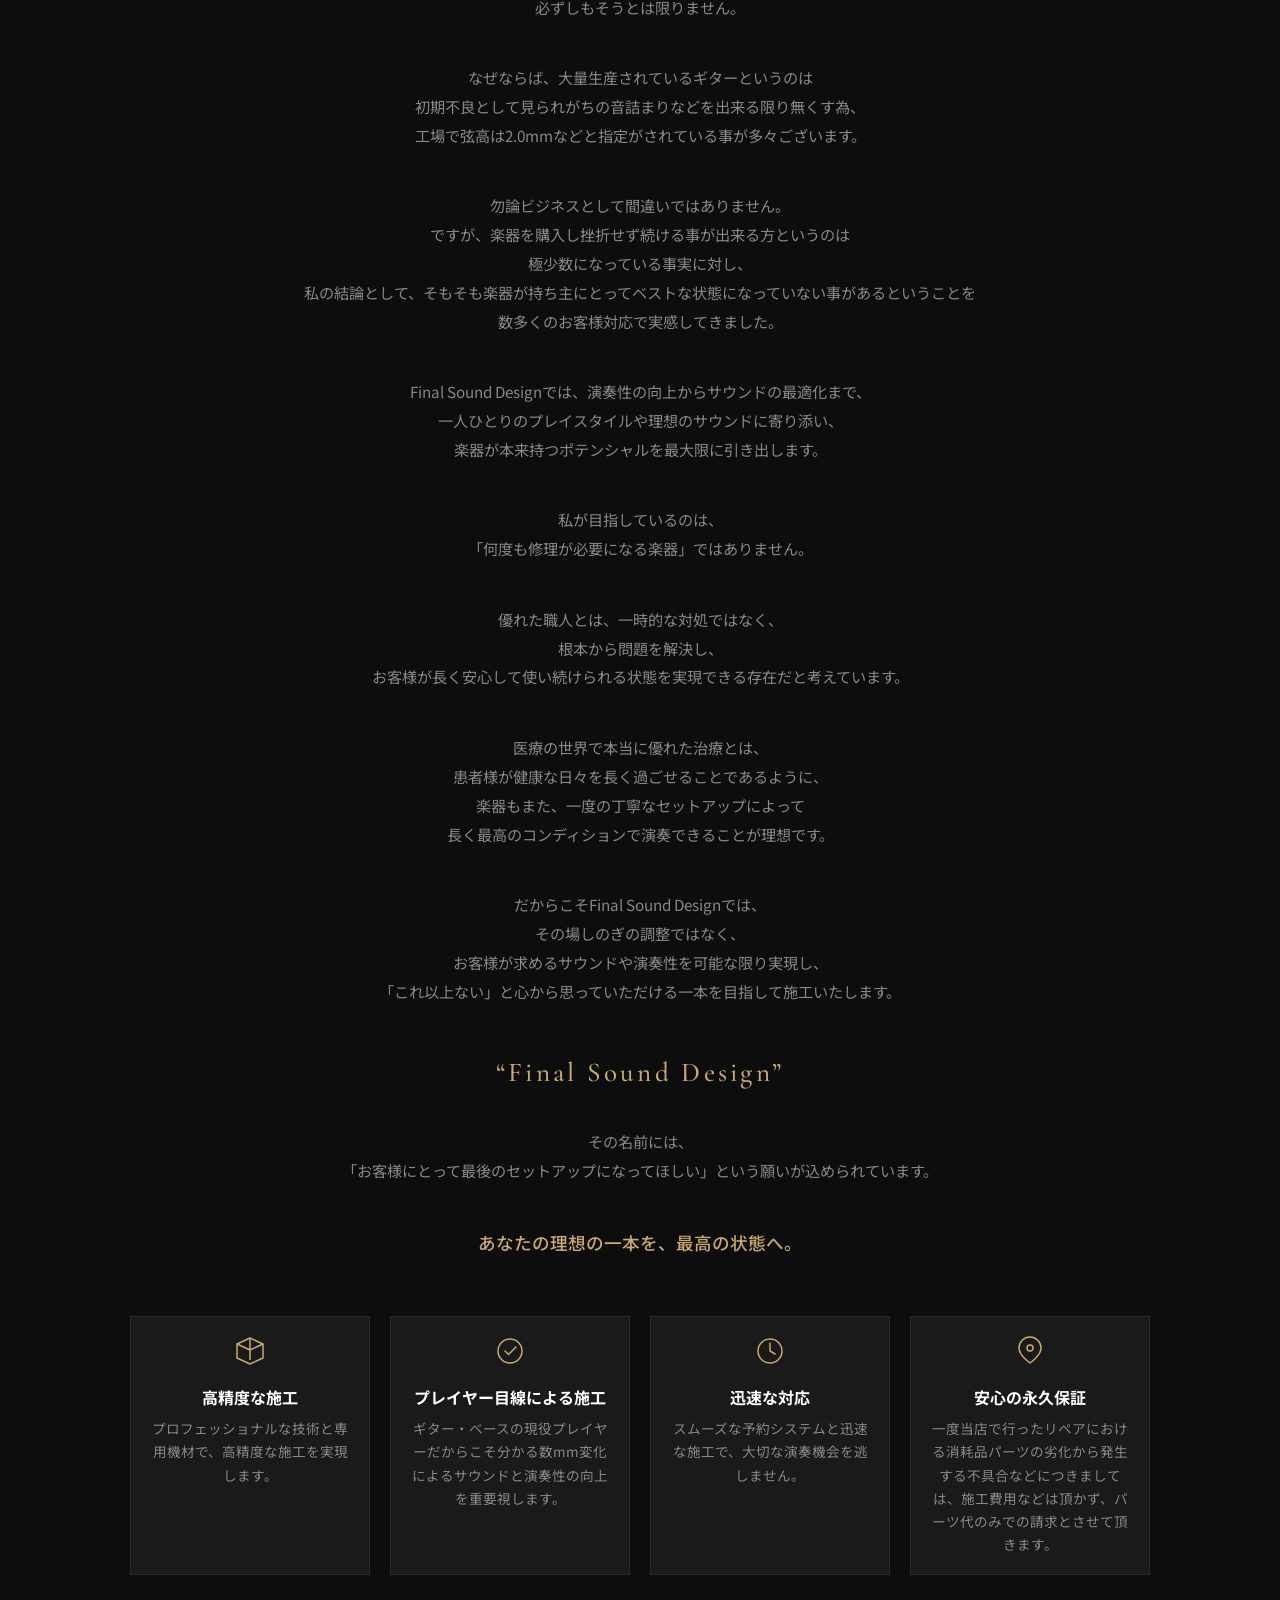
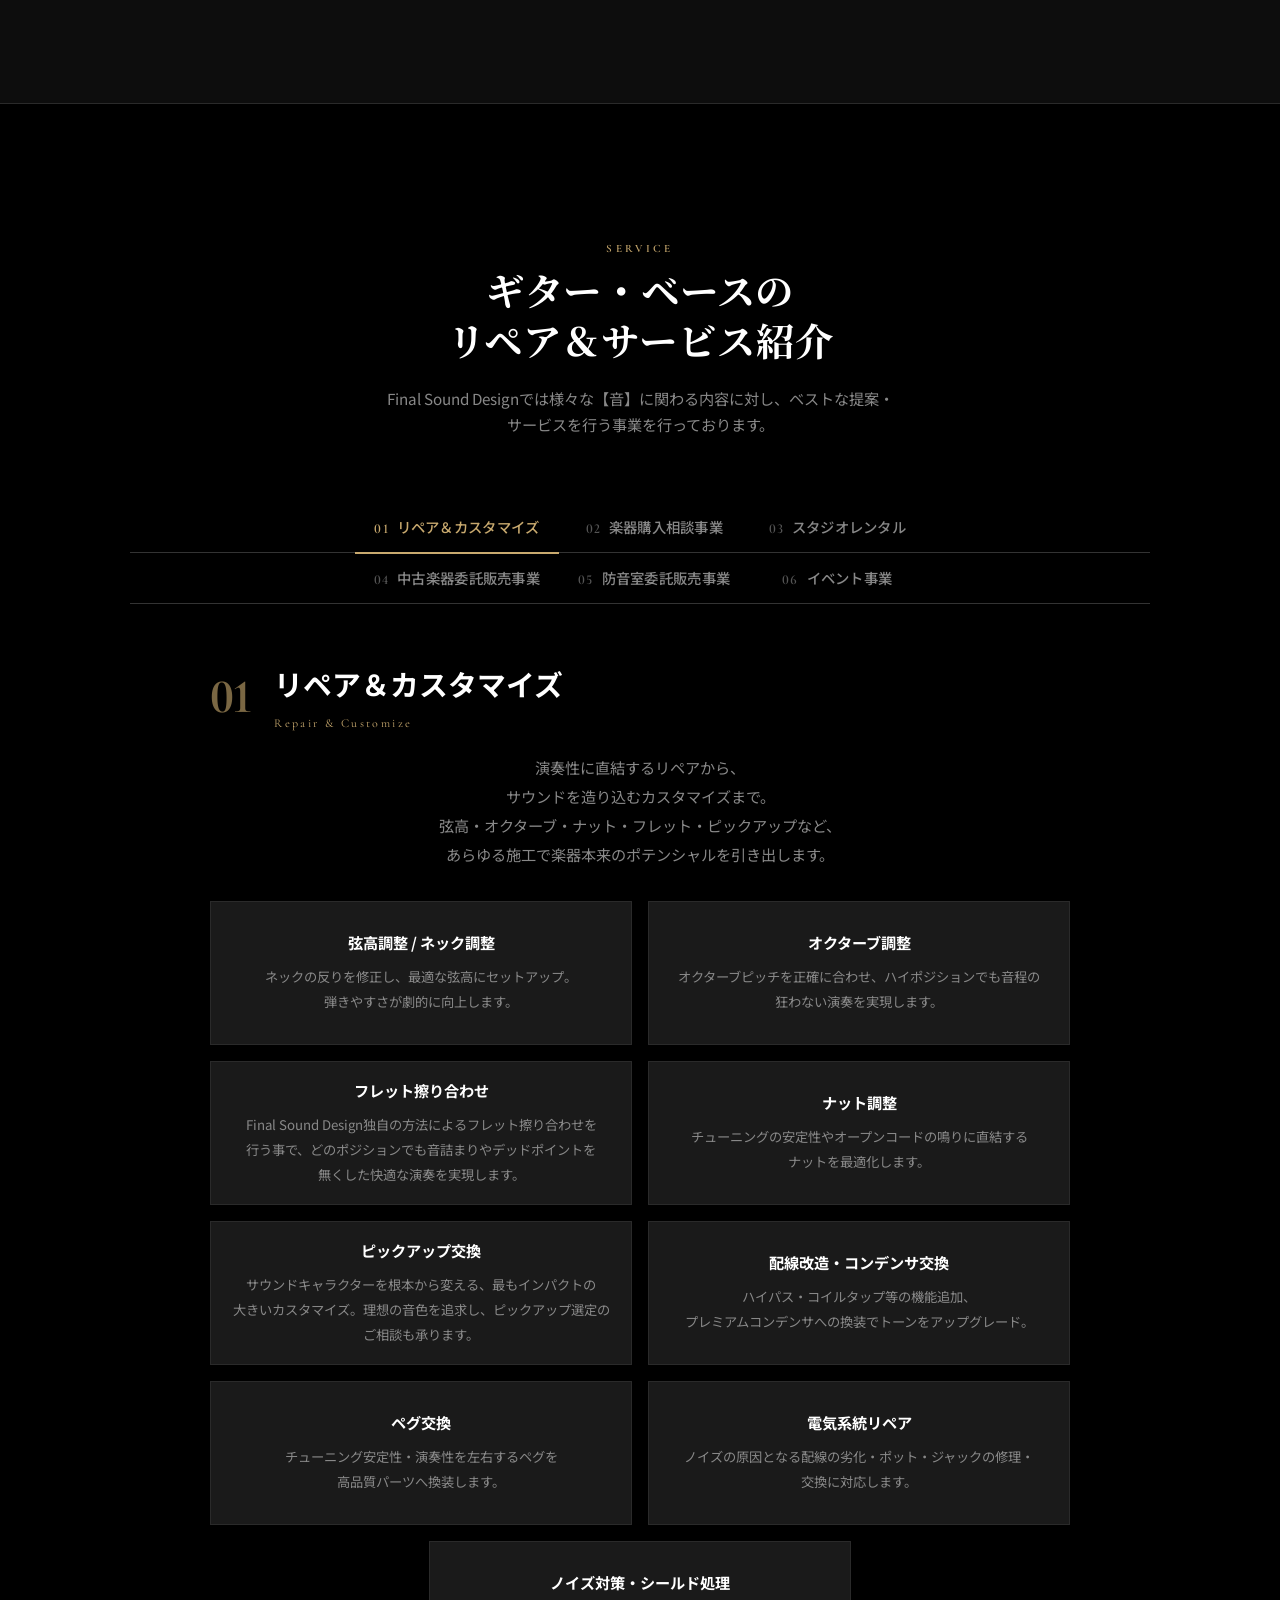
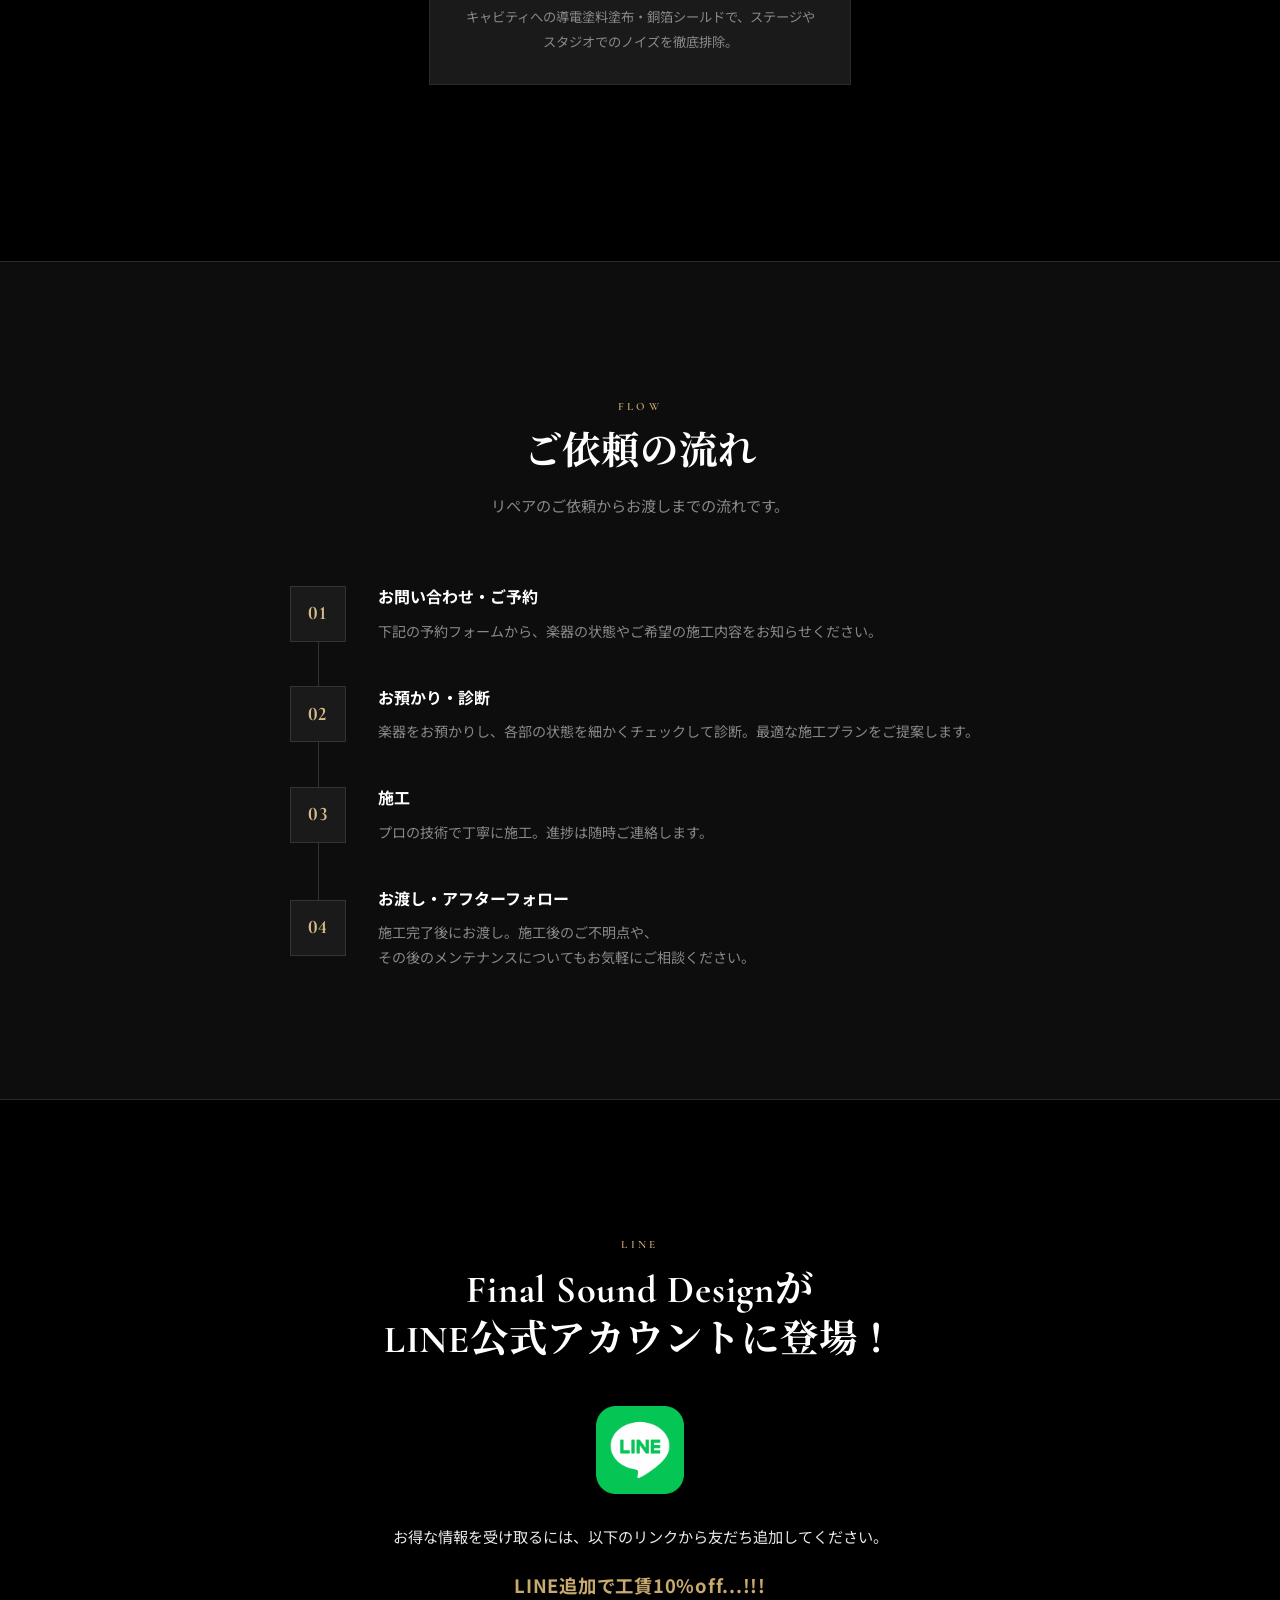
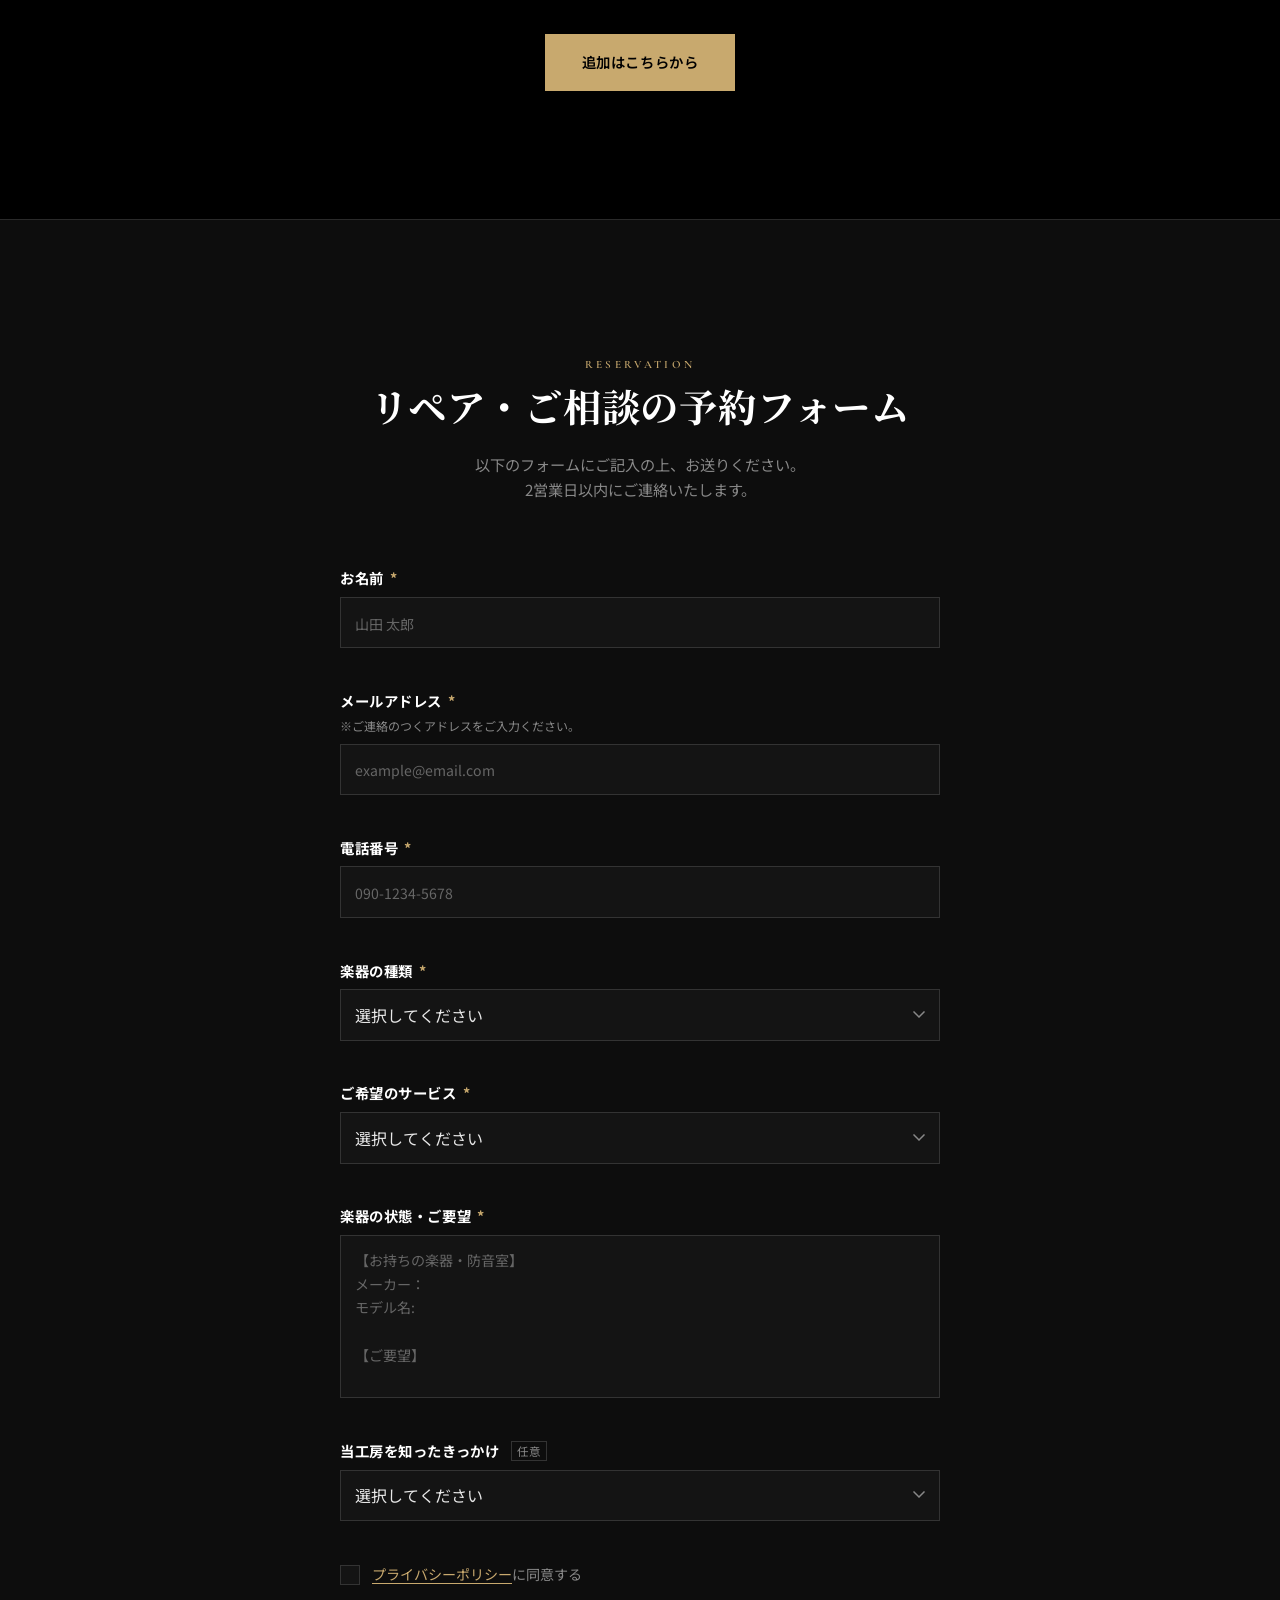
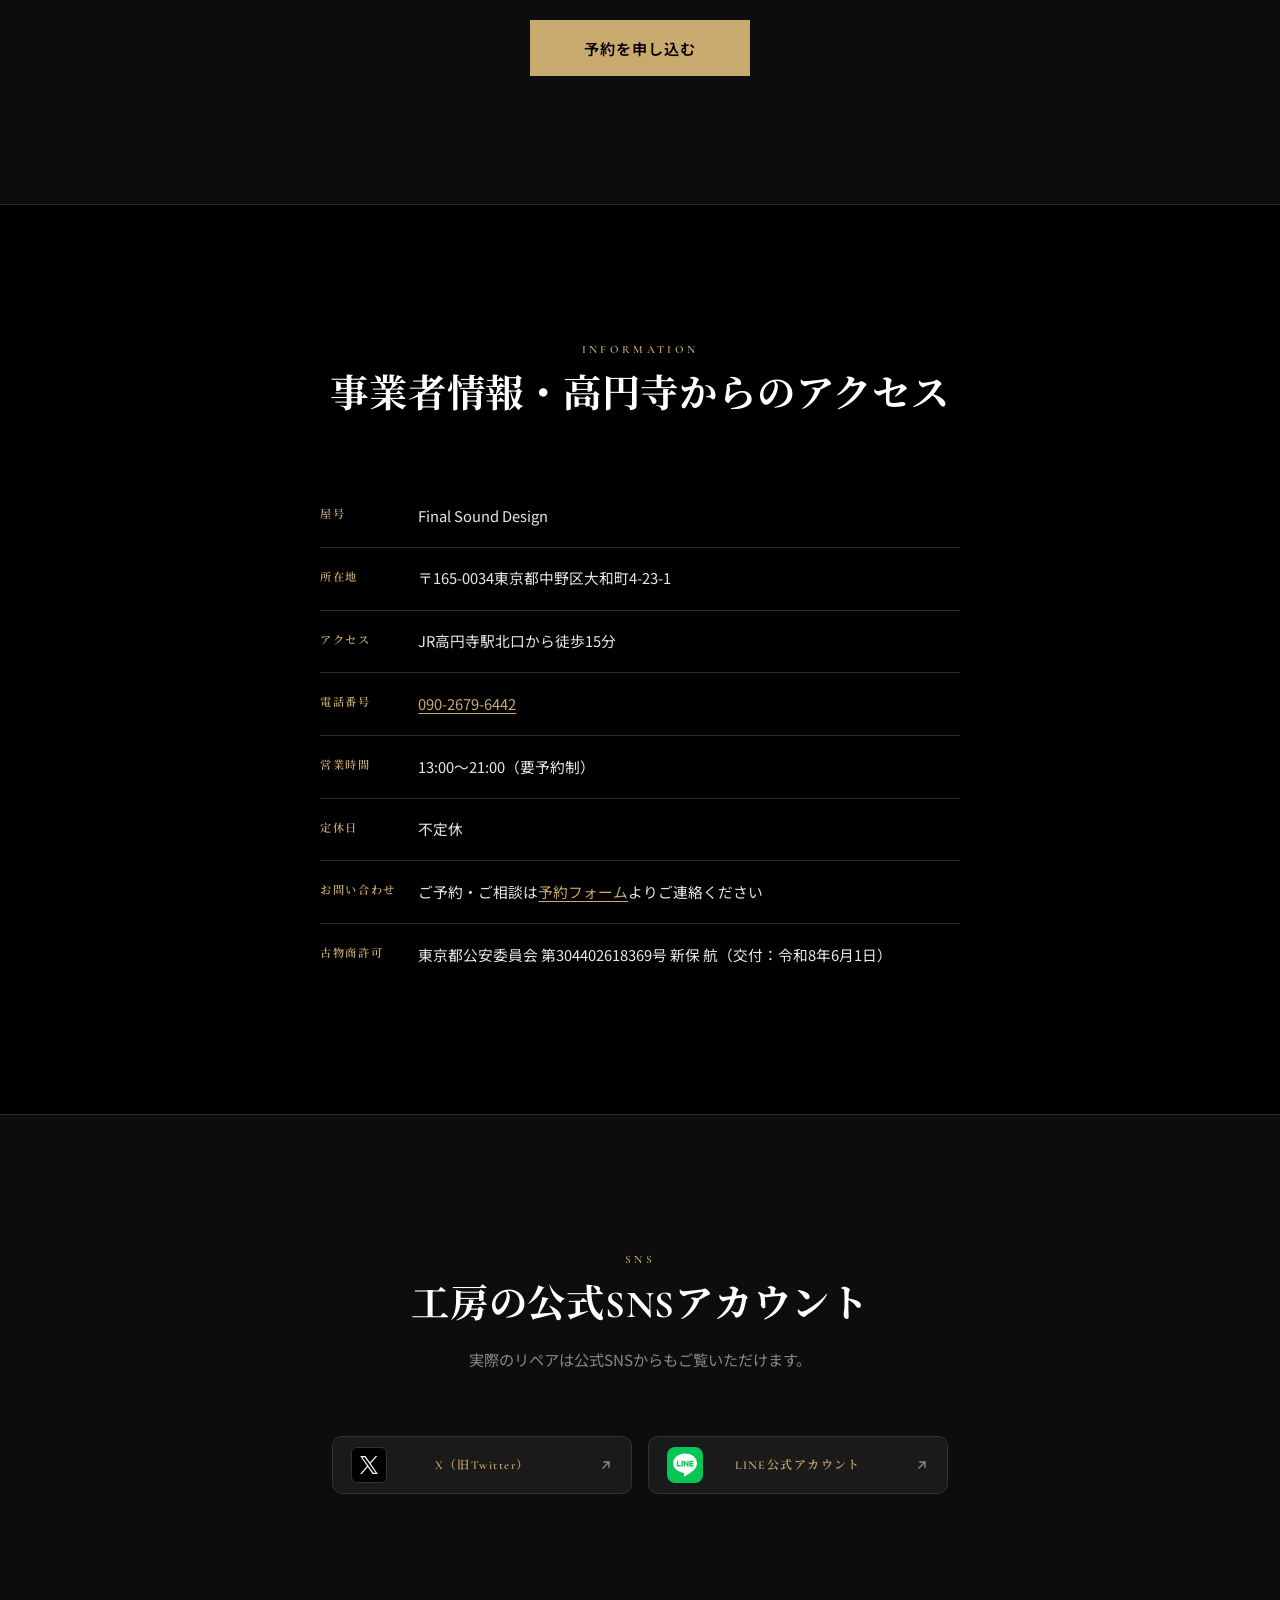
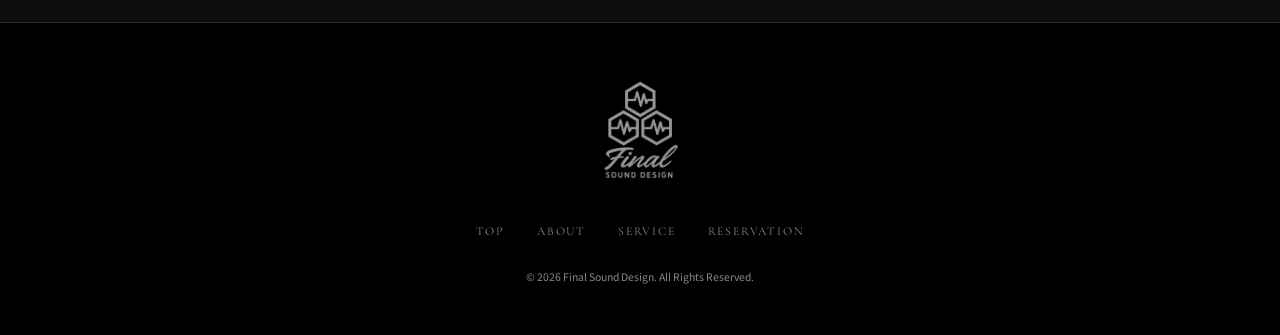
==== commit f7f9e4e1: "LINEの案内の見出しをパソコン・iPadでも2行に - 「Final Sound Designが／LINE公式アカウントに登場！」で改行し、横長の画面で1行に長く続かないように（スマホは今までどおり" ====
--- a/index.html
+++ b/index.html
@@ -99,7 +99,7 @@
   <link rel="preconnect" href="https://fonts.gstatic.com" crossorigin>
   <link href="https://fonts.googleapis.com/css2?family=Cormorant+Garamond:ital,wght@0,300;0,400;0,500;0,600;0,700;1,300;1,400;1,500&family=Noto+Sans+JP:wght@300;400;500;700&family=Noto+Serif+JP:wght@400;500;700&display=swap" rel="stylesheet">
 
-  <link rel="stylesheet" href="style.css?v=c6b8c9f2">
+  <link rel="stylesheet" href="style.css?v=532cbd00">
 </head>
 <body>
 
@@ -608,7 +608,7 @@
       <div class="container">
         <div class="section-header">
           <span class="section-label">LINE</span>
-          <h2 id="line-heading" class="section-title">Final Sound Designが<br class="mobile-break">LINE公式アカウントに<br class="mobile-break">登場！</h2>
+          <h2 id="line-heading" class="section-title">Final Sound Designが<br>LINE公式アカウントに<br class="mobile-break">登場！</h2>
         </div>
         <div class="line-oa-body">
           <img src="image/line-official-account-final-sound-design-240.png" alt="Final Sound Design LINE公式アカウント" width="88" height="88" loading="lazy" decoding="async" class="line-oa-logo">
--- a/style.css
+++ b/style.css
@@ -426,9 +426,9 @@
     height: auto;
   }
 
-  /* 緑の四角は線だけのXより大きく見えるので、少し小さくしてつり合わせる */
+  /* 大きさはXのマークの見えている高さ（24px）と同じにする。四角の重さで小さくしない */
   .nav-sns-icon--line svg {
-    width: calc(var(--nav-sns-mark) - 2px);
+    height: var(--nav-sns-mark);
   }
 
   .nav-sns-link:hover .nav-sns-icon,
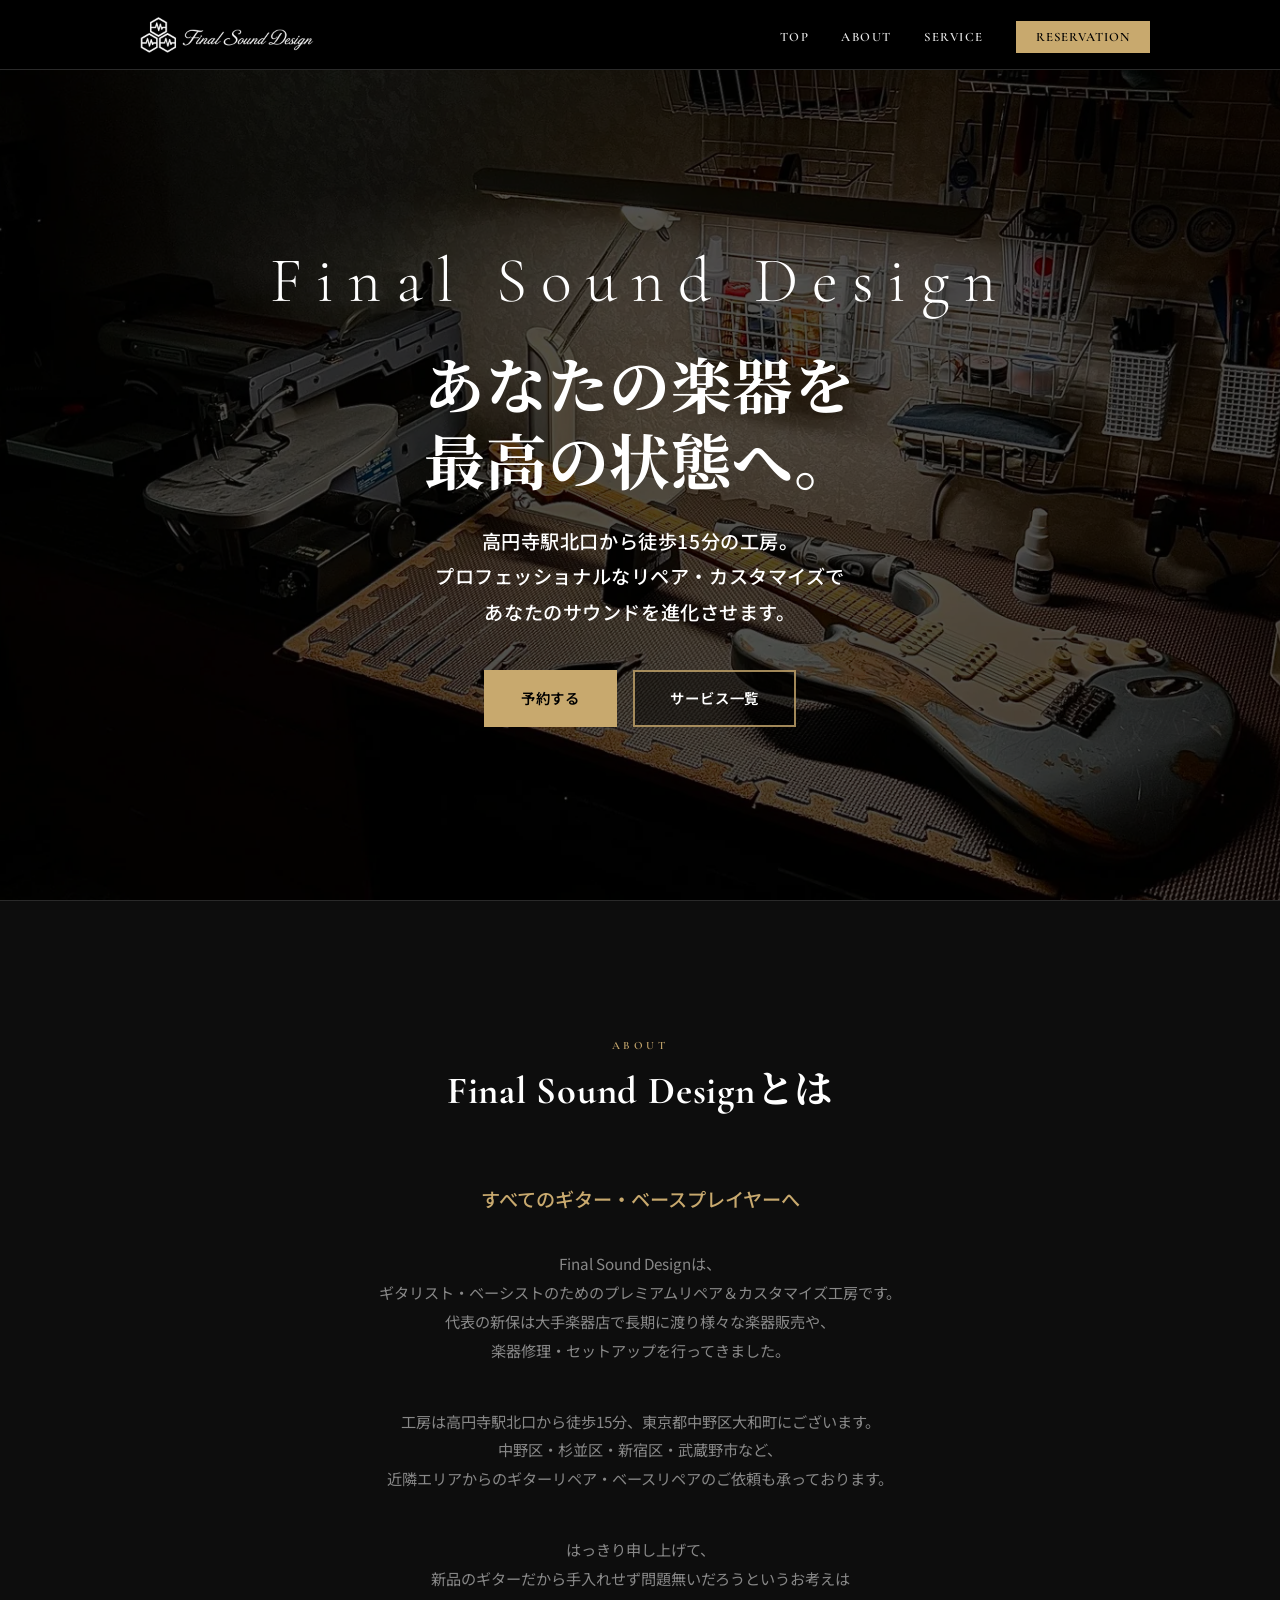
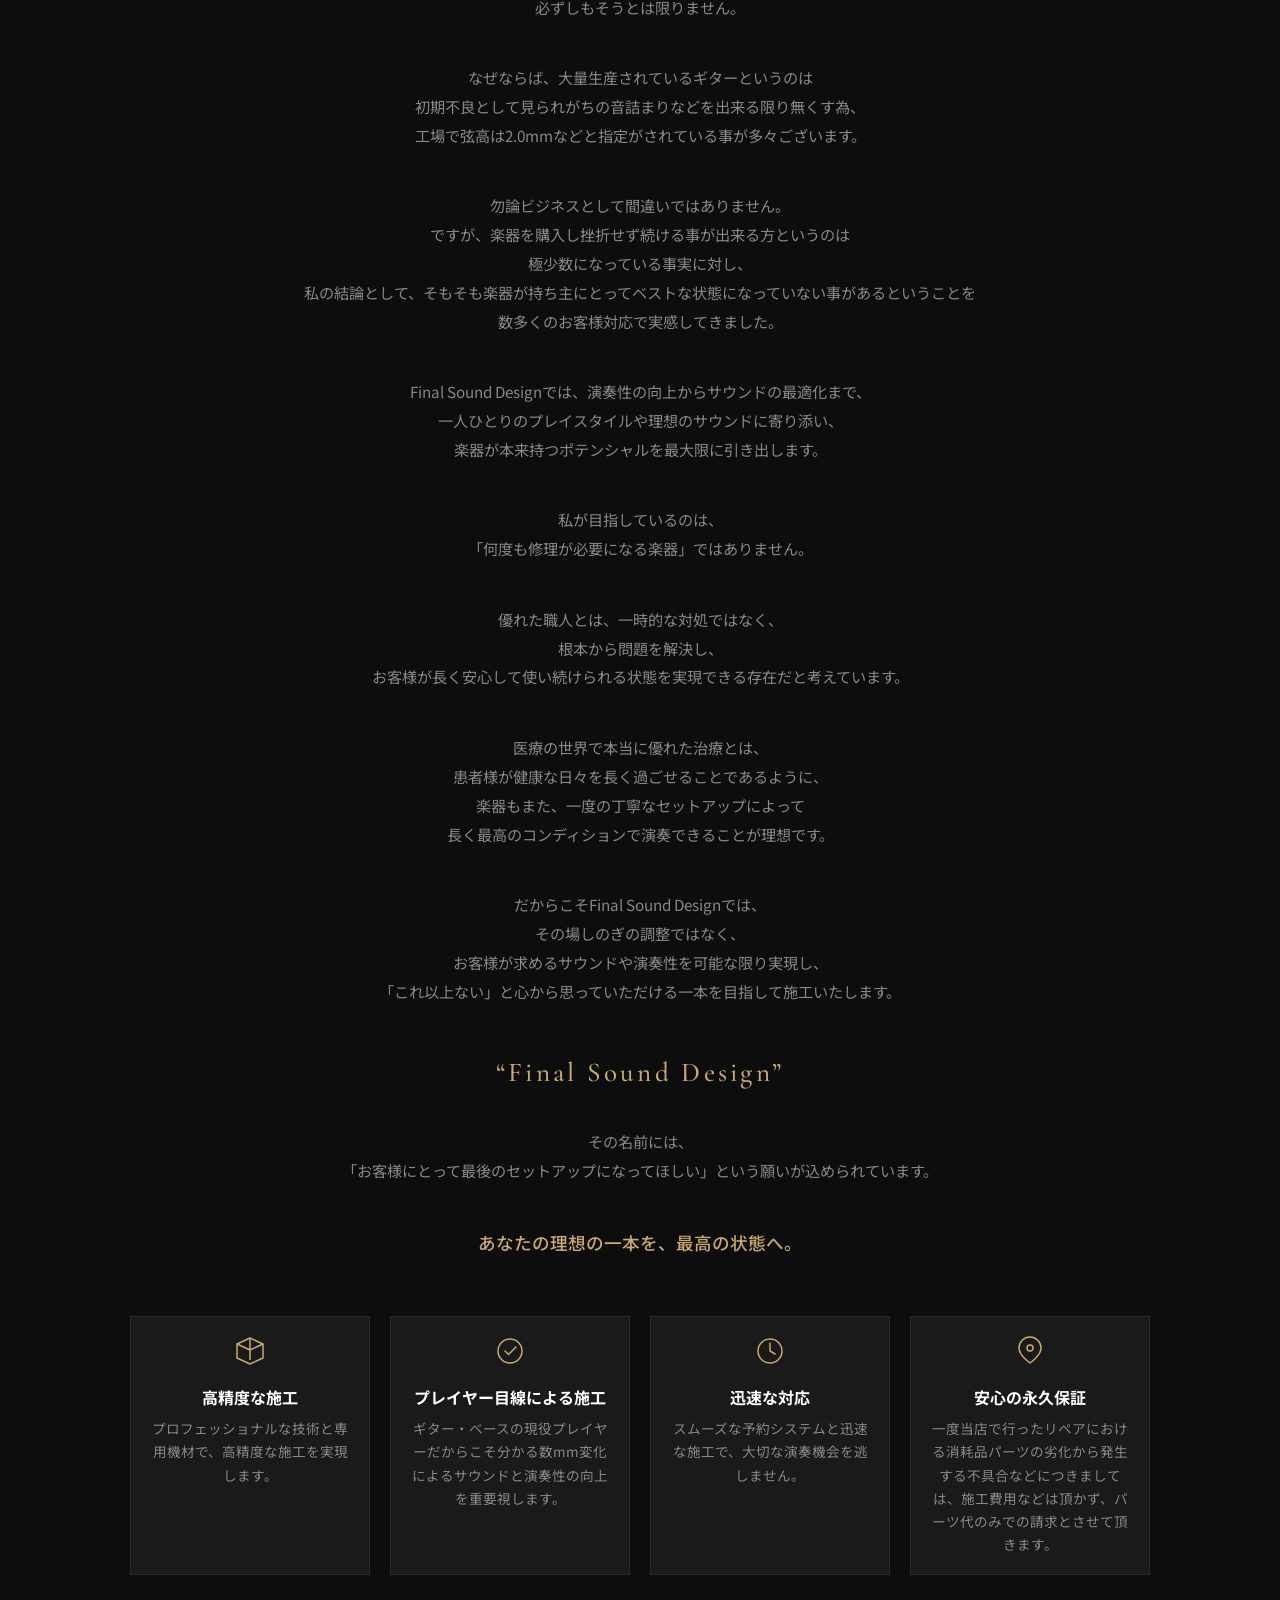
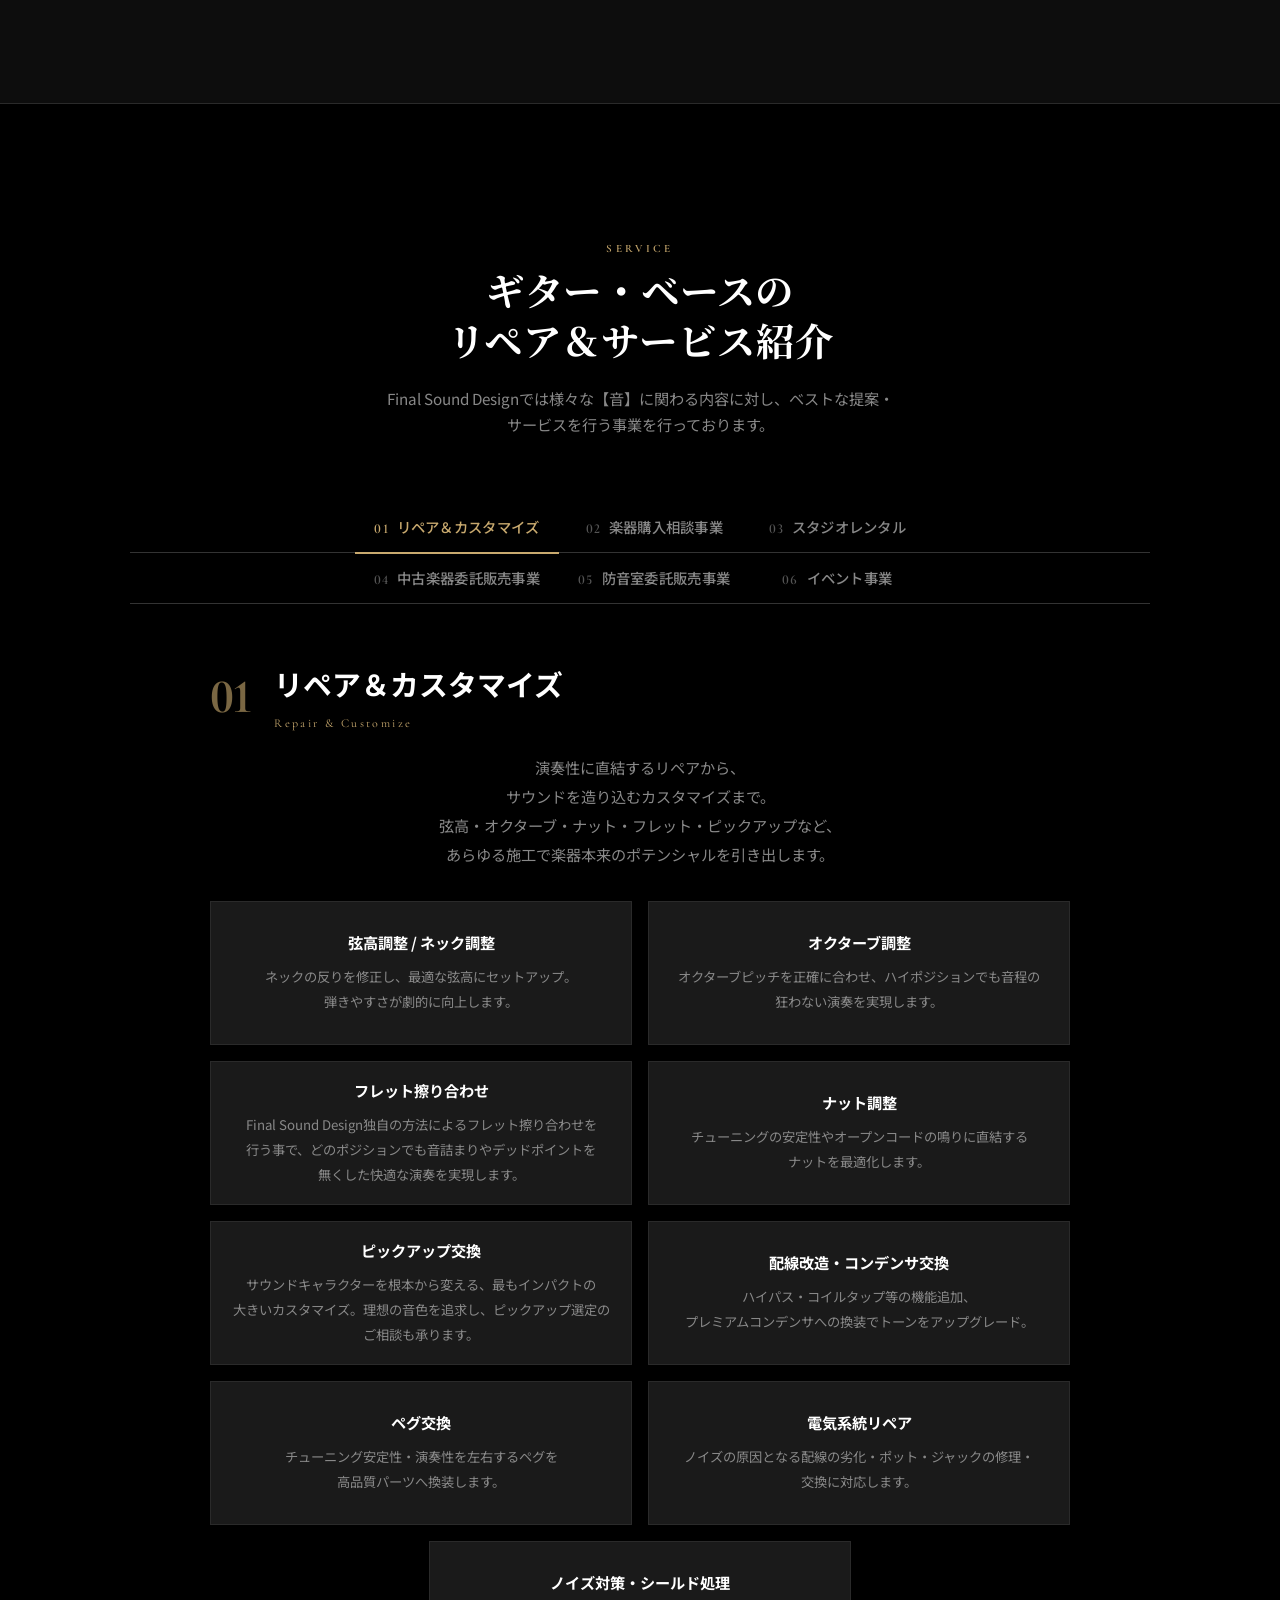
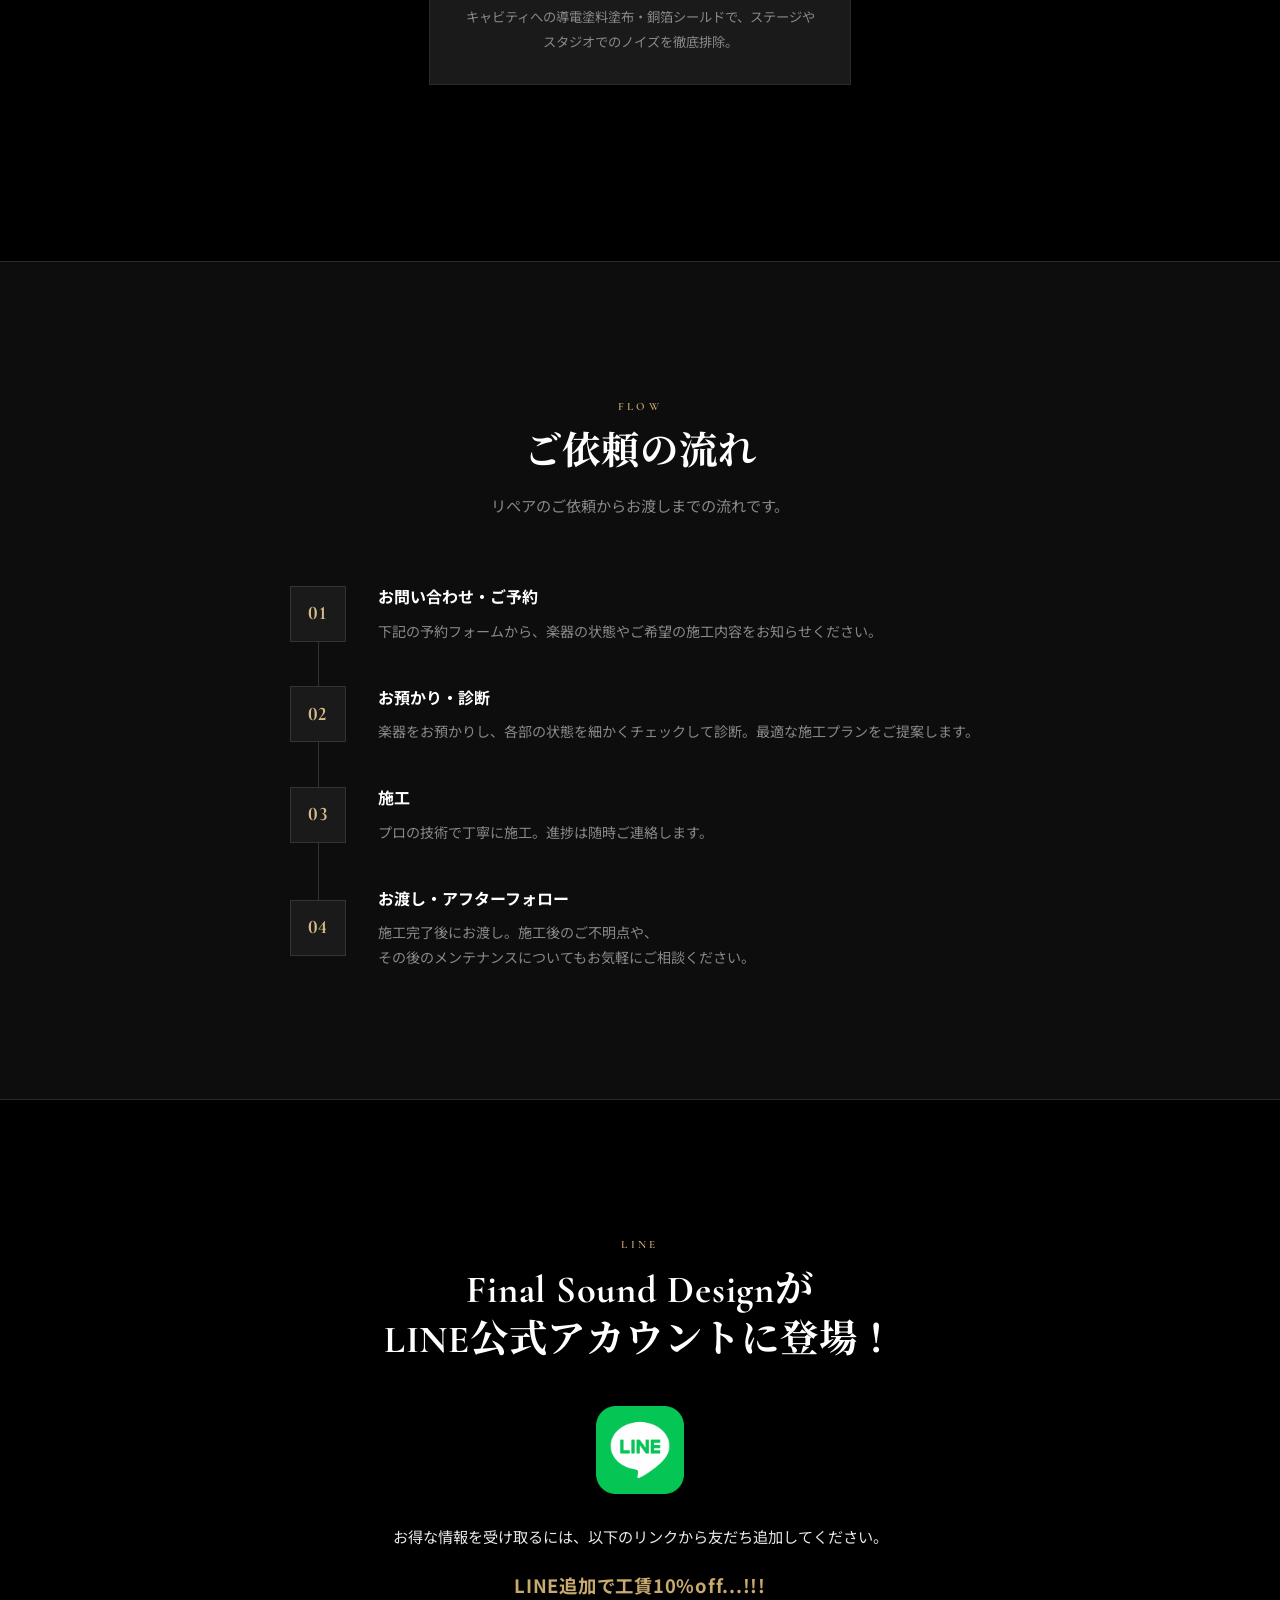
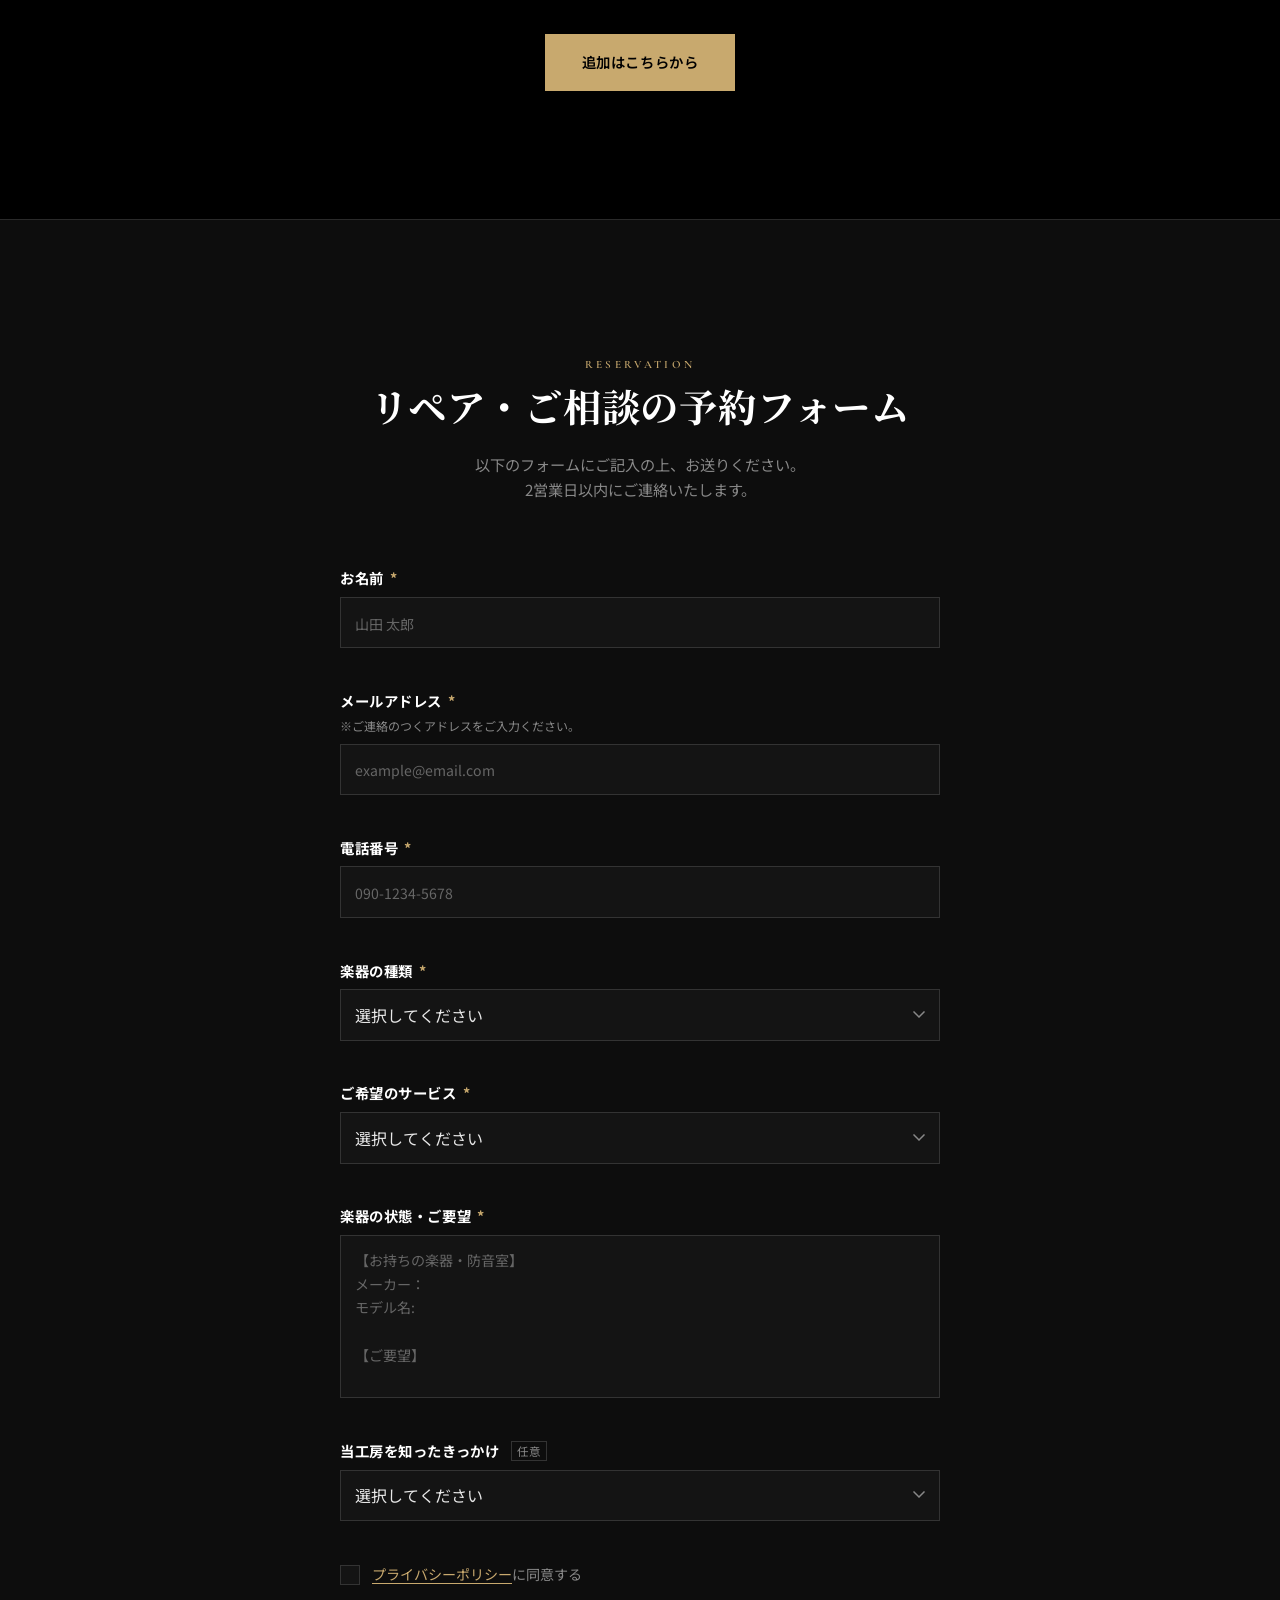
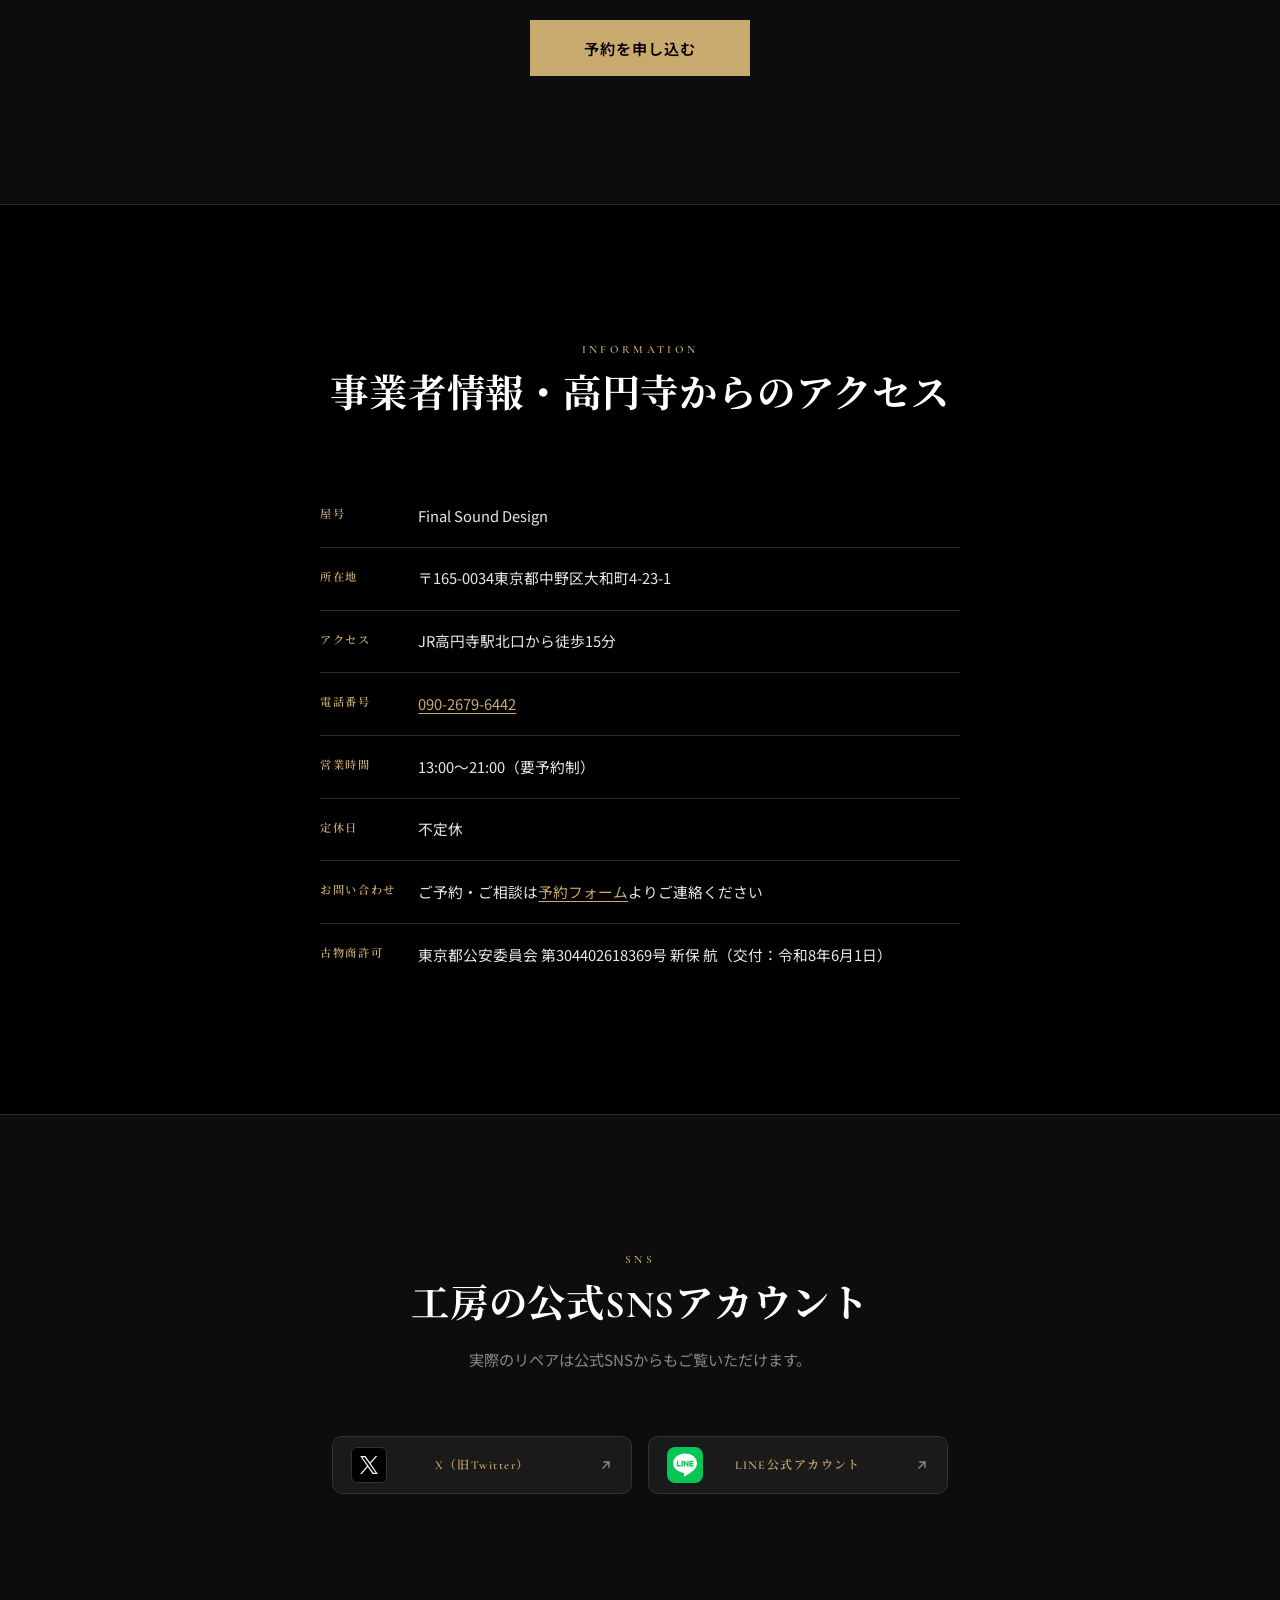
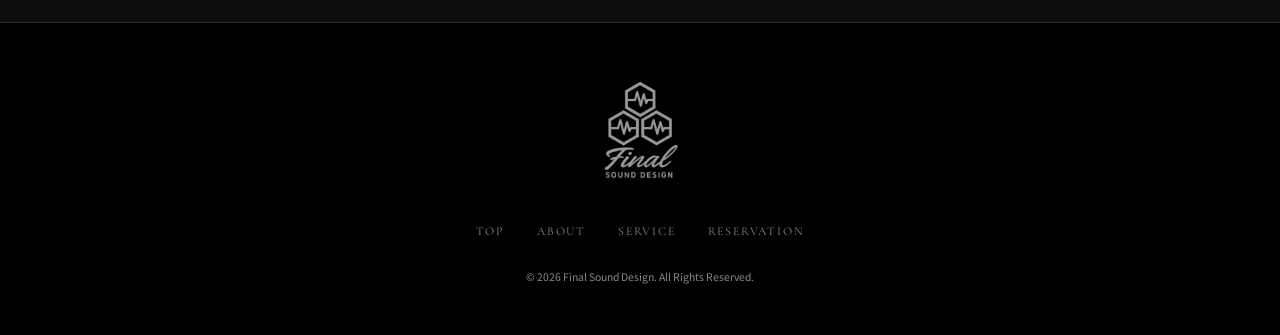
==== commit 7de4fb3f: "画像とフォントを軽くし、画像のファイル名を英語に - ヘッダーのロゴを表示に合った大きさのWebP（PNGの予備つき）に（約508KB→約9KB） - トップの写真をWebPにし、画面幅に応じて800" ====
--- a/index.html
+++ b/index.html
@@ -6,8 +6,8 @@
   <title>Final Sound Design | 高円寺駅北口徒歩15分のギターリペア・ベースリペア＆カスタマイズ</title>
   <meta name="description" content="Final Sound Designは、高円寺駅北口から徒歩15分（中野区大和町）のギターリペア・ベースリペアとカスタマイズの工房です。弦高・ネック調整やフレット擦り合わせから、施工後のメンテナンスのご相談まで。あなたの楽器を最高の状態へ。">
   <link rel="canonical" href="https://finalsounddesign.com/">
-  <link rel="icon" href="image/logo-square.png" type="image/png">
-  <link rel="apple-touch-icon" href="image/logo-square.png">
+  <link rel="icon" href="image/favicon-96x96.png" type="image/png" sizes="96x96">
+  <link rel="apple-touch-icon" href="image/apple-touch-icon.png">
 
   <!-- OGP -->
   <meta property="og:title" content="Final Sound Design | 高円寺駅北口徒歩15分のギターリペア・ベースリペア＆カスタマイズ">
@@ -32,7 +32,7 @@
     "description": "高円寺駅北口から徒歩15分にある、ギタリスト・ベーシストのためのプレミアムリペア＆カスタマイズ工房です。",
     "url": "https://finalsounddesign.com/",
     "image": [
-      "https://finalsounddesign.com/image/%E3%80%90%E6%9C%80%E9%87%8D%E8%A6%81%E3%80%91%E3%83%9B%E3%83%BC%E3%83%A0%E7%94%BB%E5%83%8F.jpg",
+      "https://finalsounddesign.com/image/hero-guitar-repair-workshop-koenji.jpg",
       "https://finalsounddesign.com/image/logo-square.png"
     ],
     "logo": "https://finalsounddesign.com/image/logo-square.png",
@@ -88,25 +88,28 @@
   </script>
 
 
-  <!-- Preload header logo -->
-  <link rel="preload" href="image/Web用横長ロゴ.png" as="image">
+  <!-- ヘッダーのロゴも先読み -->
+  <link rel="preload" href="image/final-sound-design-logo.webp" as="image" type="image/webp">
 
   <!-- ヒーロー背景の静止画。最初に目に入るLCP要素なので先読みしておく -->
-  <link rel="preload" href="image/【最重要】ホーム画像.jpg" as="image" fetchpriority="high">
+  <link rel="preload" href="image/hero-guitar-repair-workshop-koenji-1706.webp" as="image" type="image/webp" imagesrcset="image/hero-guitar-repair-workshop-koenji-800.webp 800w, image/hero-guitar-repair-workshop-koenji-1280.webp 1280w, image/hero-guitar-repair-workshop-koenji-1706.webp 1706w" imagesizes="(min-aspect-ratio: 16/9) 100vw, 178vh" fetchpriority="high">
 
   <!-- Google Fonts -->
   <link rel="preconnect" href="https://fonts.googleapis.com">
   <link rel="preconnect" href="https://fonts.gstatic.com" crossorigin>
-  <link href="https://fonts.googleapis.com/css2?family=Cormorant+Garamond:ital,wght@0,300;0,400;0,500;0,600;0,700;1,300;1,400;1,500&family=Noto+Sans+JP:wght@300;400;500;700&family=Noto+Serif+JP:wght@400;500;700&display=swap" rel="stylesheet">
-
-  <link rel="stylesheet" href="style.css?v=532cbd00">
+  <link href="https://fonts.googleapis.com/css2?family=Cormorant+Garamond:wght@300;400;500;600;700&family=Noto+Sans+JP:wght@400;500;700&family=Noto+Serif+JP:wght@400;700&display=swap" rel="stylesheet">
+
+  <link rel="stylesheet" href="style.css?v=938e9896">
 </head>
 <body>
 
   <header class="site-header" role="banner">
     <div class="header-inner container">
       <a href="#top" class="logo-link" aria-label="Final Sound Design トップへ">
-        <img src="image/Web用横長ロゴ.png" alt="Final Sound Design" width="192" height="64" class="logo-img">
+        <picture>
+          <source srcset="image/final-sound-design-logo.webp" type="image/webp">
+          <img src="image/final-sound-design-logo.png" alt="Final Sound Design" width="192" height="64" class="logo-img">
+        </picture>
       </a>
       <button class="nav-toggle" aria-label="メニューを開く" aria-expanded="false" aria-controls="global-nav">
         <span class="hamburger-bar"></span>
@@ -148,7 +151,11 @@
 
         <!-- 今は静止画（リペア工房の作業台）を背景に敷いている。ページ最上部＝LCP要素なので head で先読み済み -->
         <img
-          src="image/【最重要】ホーム画像.jpg"
+          src="image/hero-guitar-repair-workshop-koenji-1706.webp"
+          srcset="image/hero-guitar-repair-workshop-koenji-800.webp 800w, image/hero-guitar-repair-workshop-koenji-1280.webp 1280w, image/hero-guitar-repair-workshop-koenji-1706.webp 1706w"
+          sizes="(min-aspect-ratio: 16/9) 100vw, 178vh"
+          width="1706"
+          height="960"
           alt="Final Sound Designのリペア工房。作業台に置かれたエレキギターと、壁に並ぶリペア用の工具"
           class="hero-image"
           fetchpriority="high"
@@ -861,7 +868,10 @@
   <footer class="site-footer" role="contentinfo">
     <div class="footer-inner container">
       <div class="footer-logo">
-        <img src="image/logo-square.png" alt="Final Sound Design" width="120" height="42" loading="lazy" decoding="async">
+        <picture>
+          <source srcset="image/final-sound-design-logo-square-360.webp" type="image/webp">
+          <img src="image/final-sound-design-logo-square-360.png" alt="Final Sound Design" width="120" height="42" loading="lazy" decoding="async">
+        </picture>
       </div>
       <nav class="footer-nav" aria-label="フッターナビゲーション">
         <ul class="footer-nav-list">
--- a/style.css
+++ b/style.css
@@ -426,9 +426,10 @@
     height: auto;
   }
 
-  /* 大きさはXのマークの見えている高さ（24px）と同じにする。四角の重さで小さくしない */
+  /* 角丸の四角は線だけのXより小さく見えるので、見た目でそろう30pxにしている */
   .nav-sns-icon--line svg {
-    height: var(--nav-sns-mark);
+    width: 30px;
+    height: 30px;
   }
 
   .nav-sns-link:hover .nav-sns-icon,
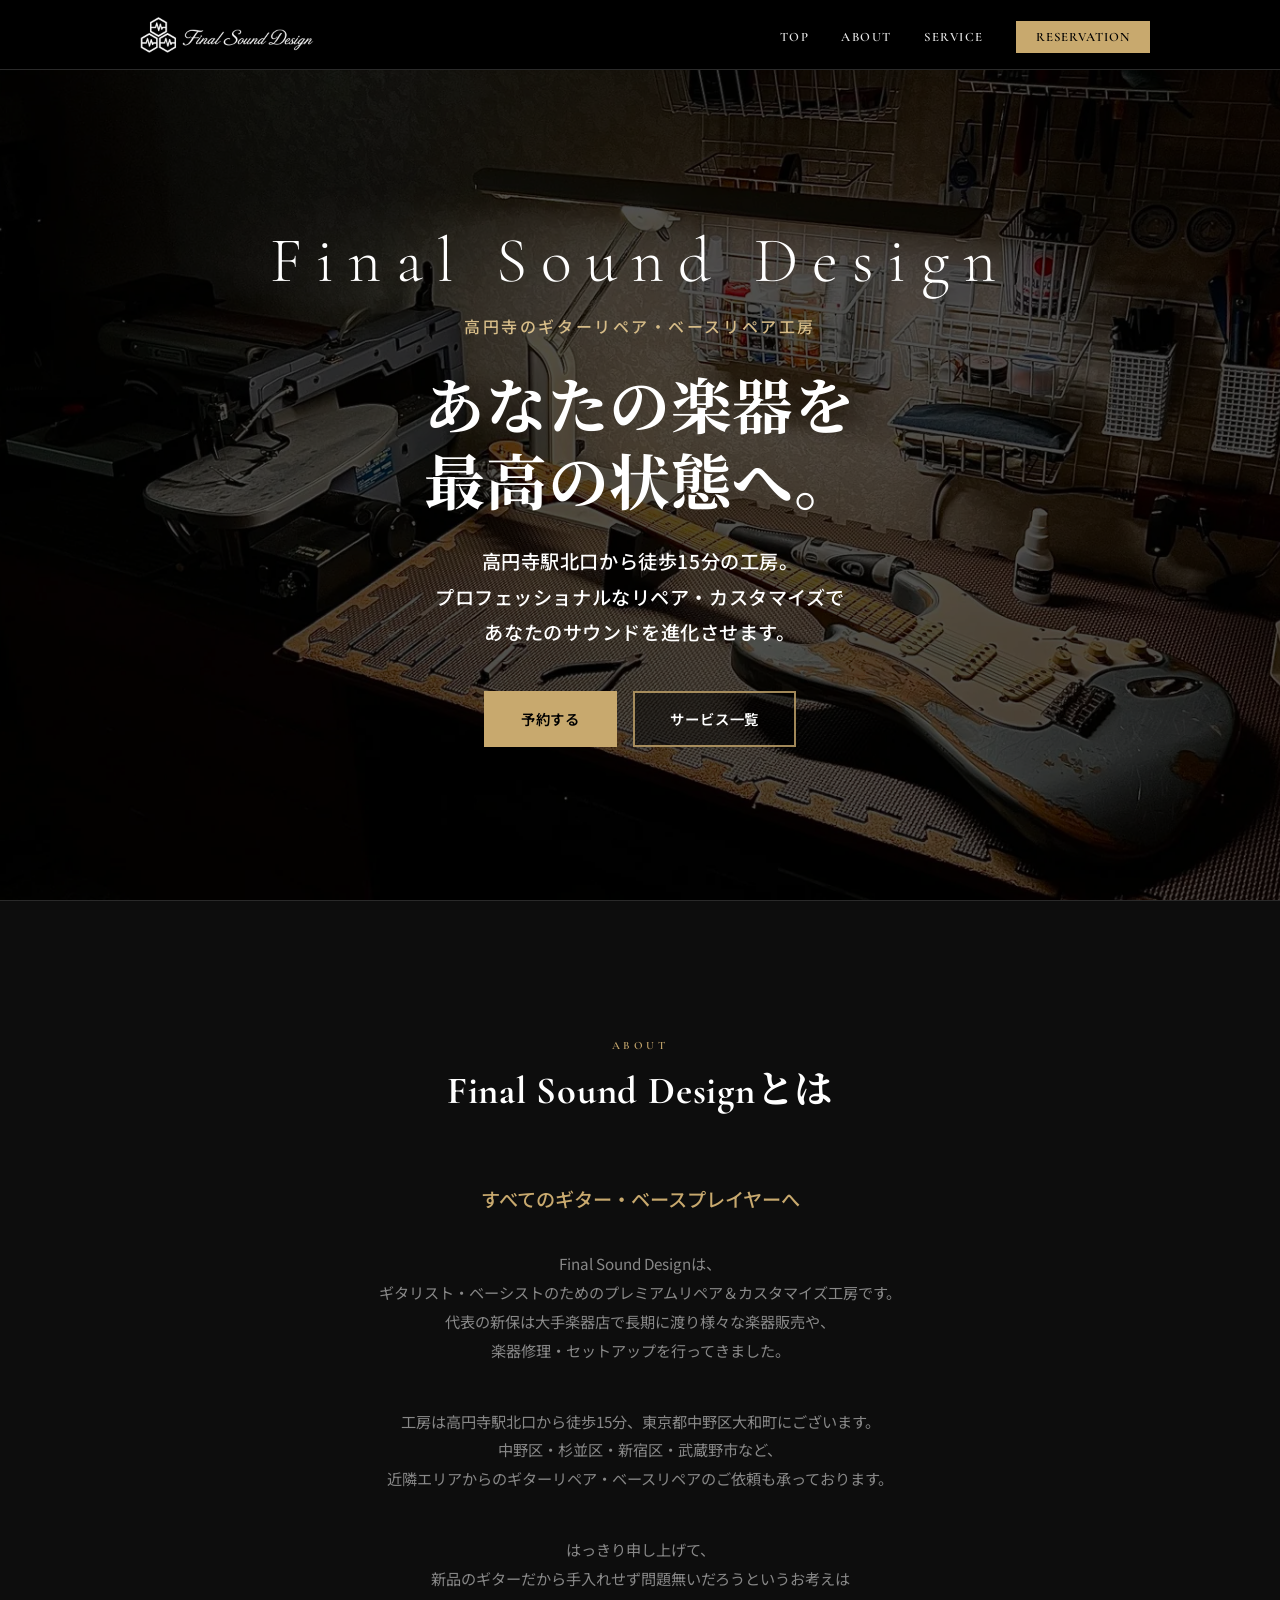
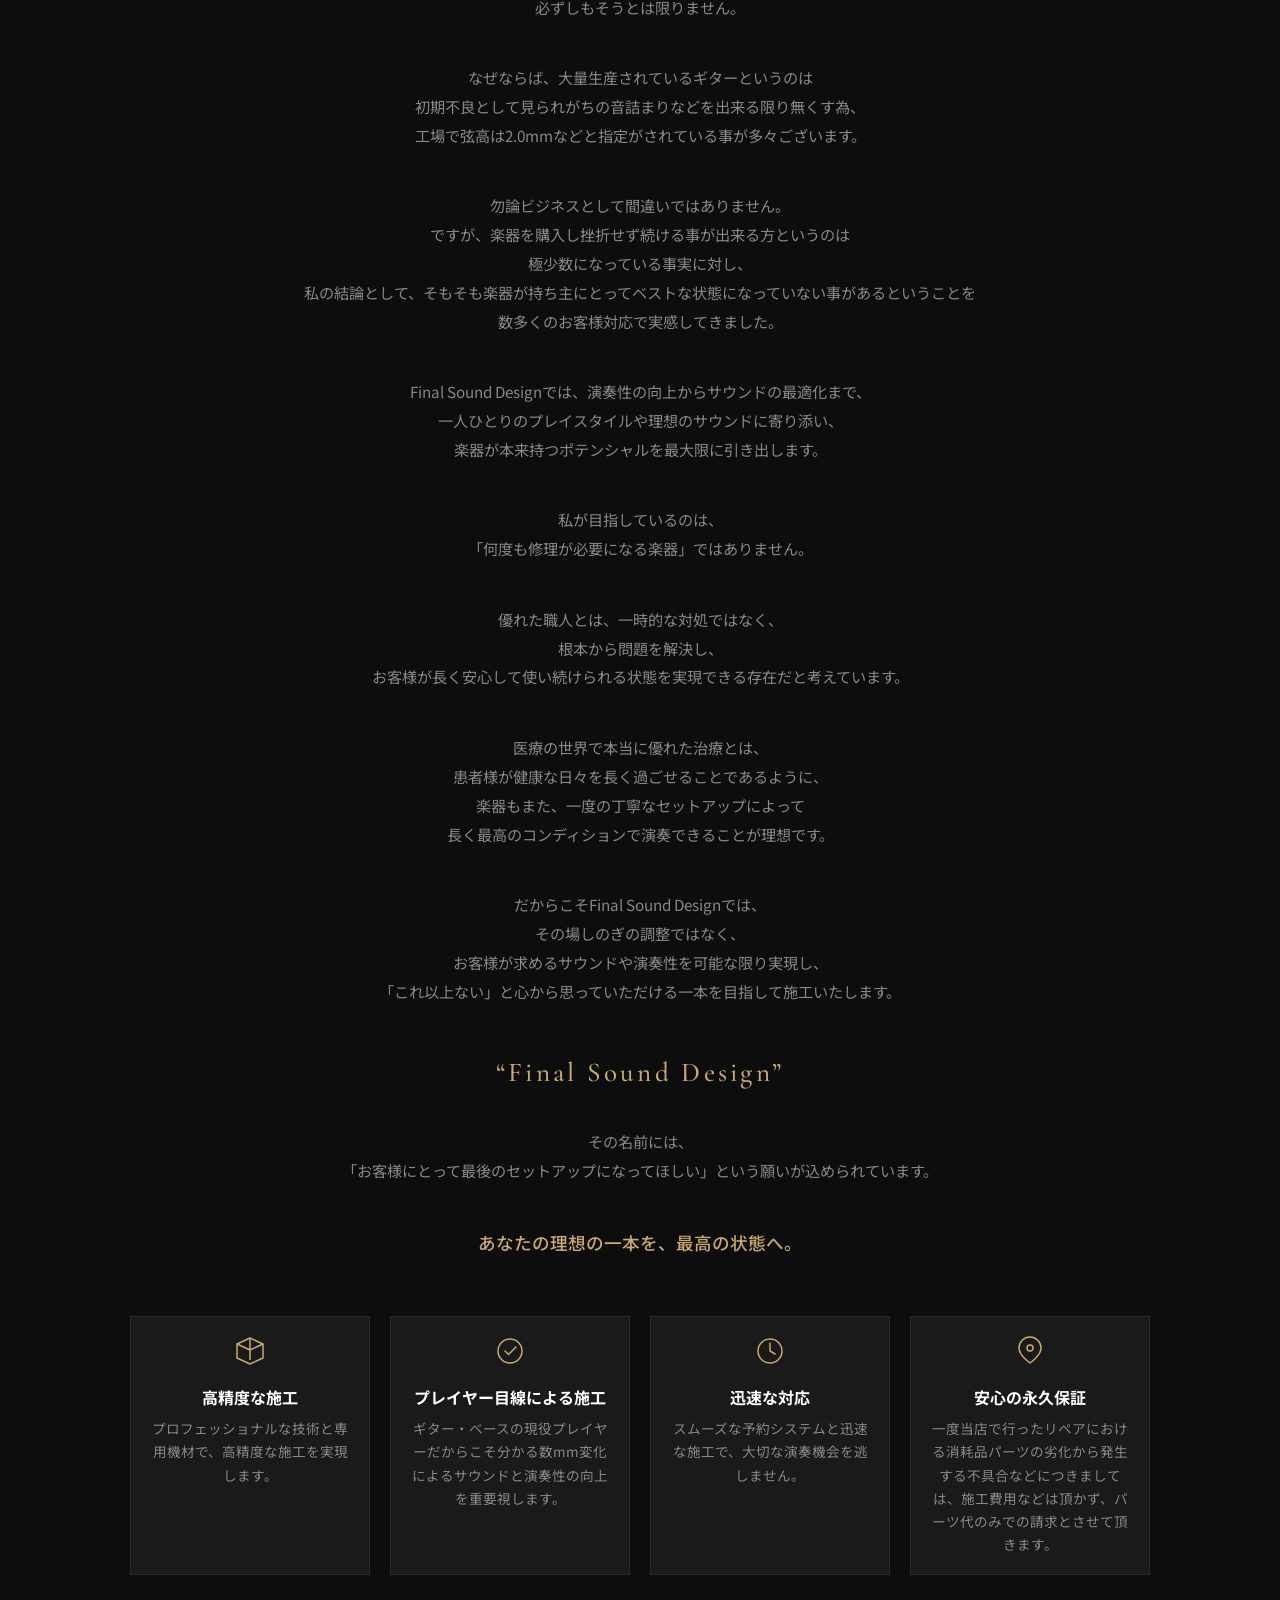
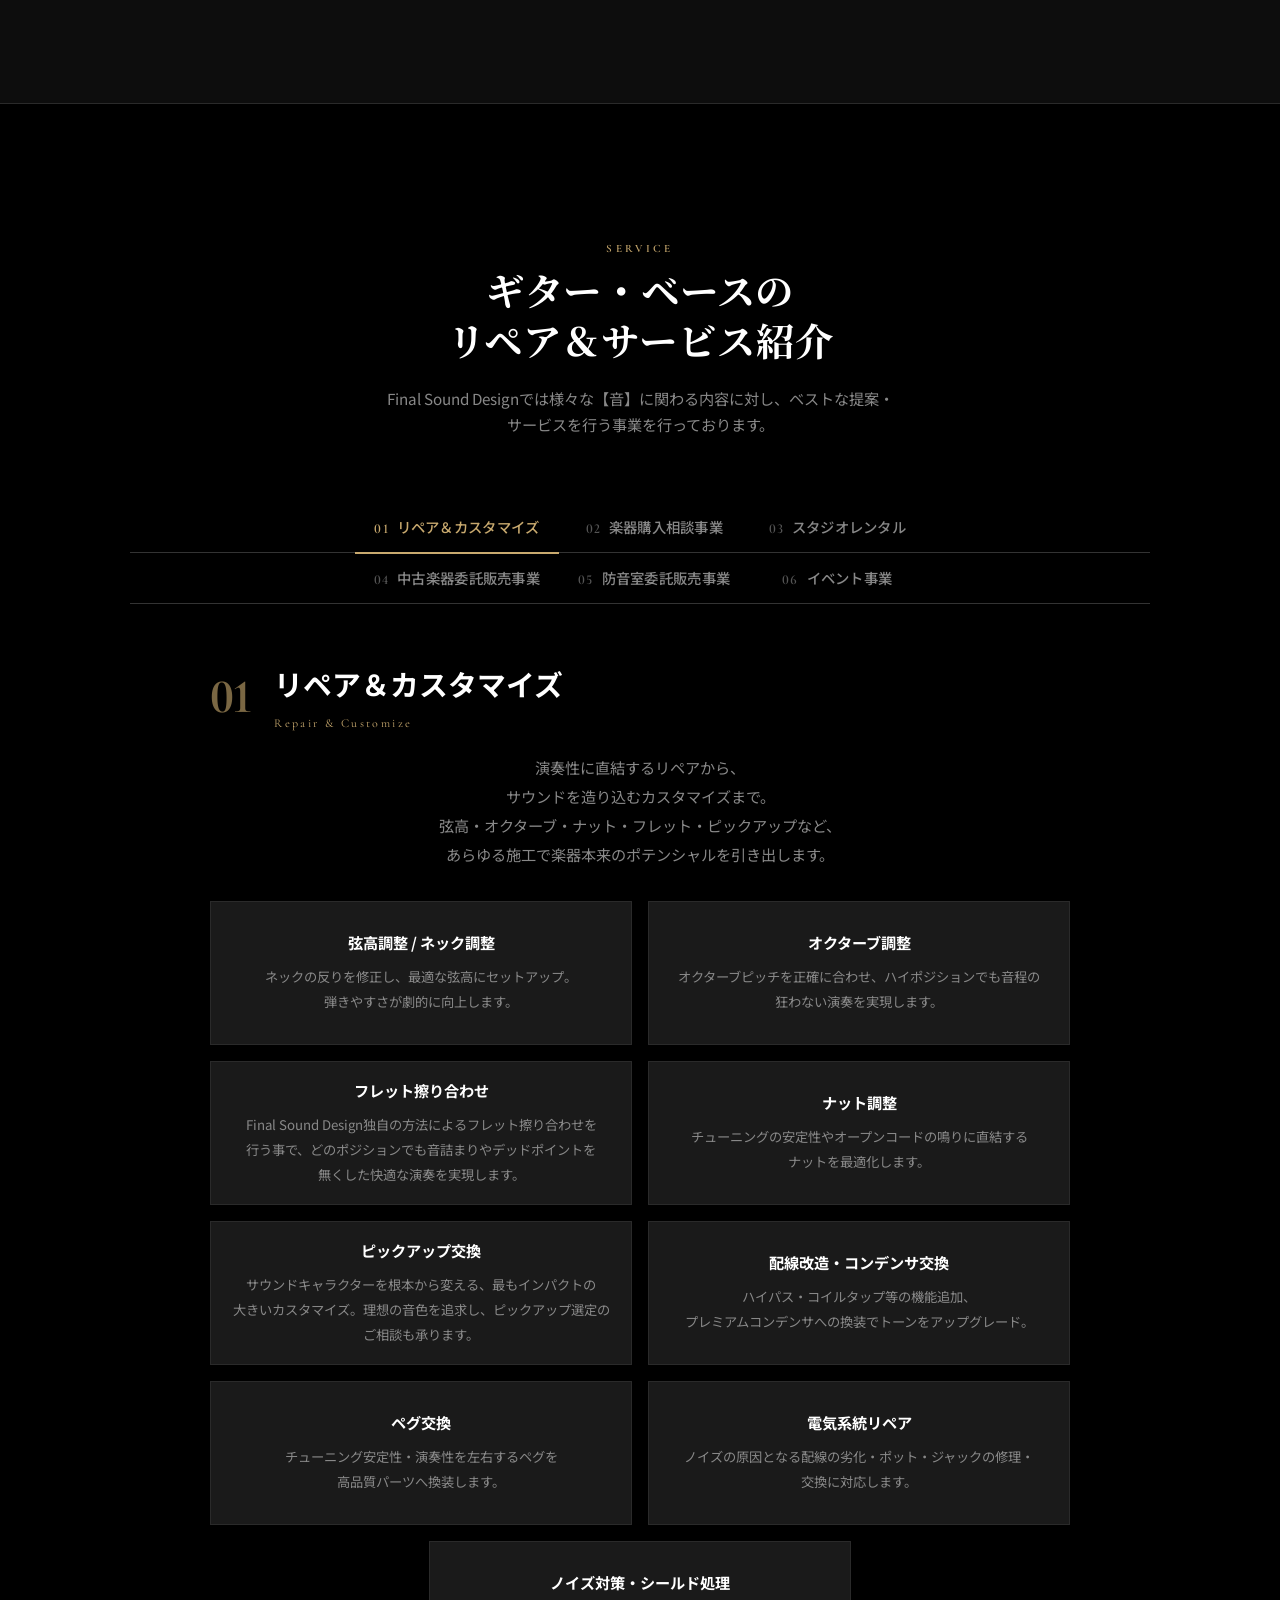
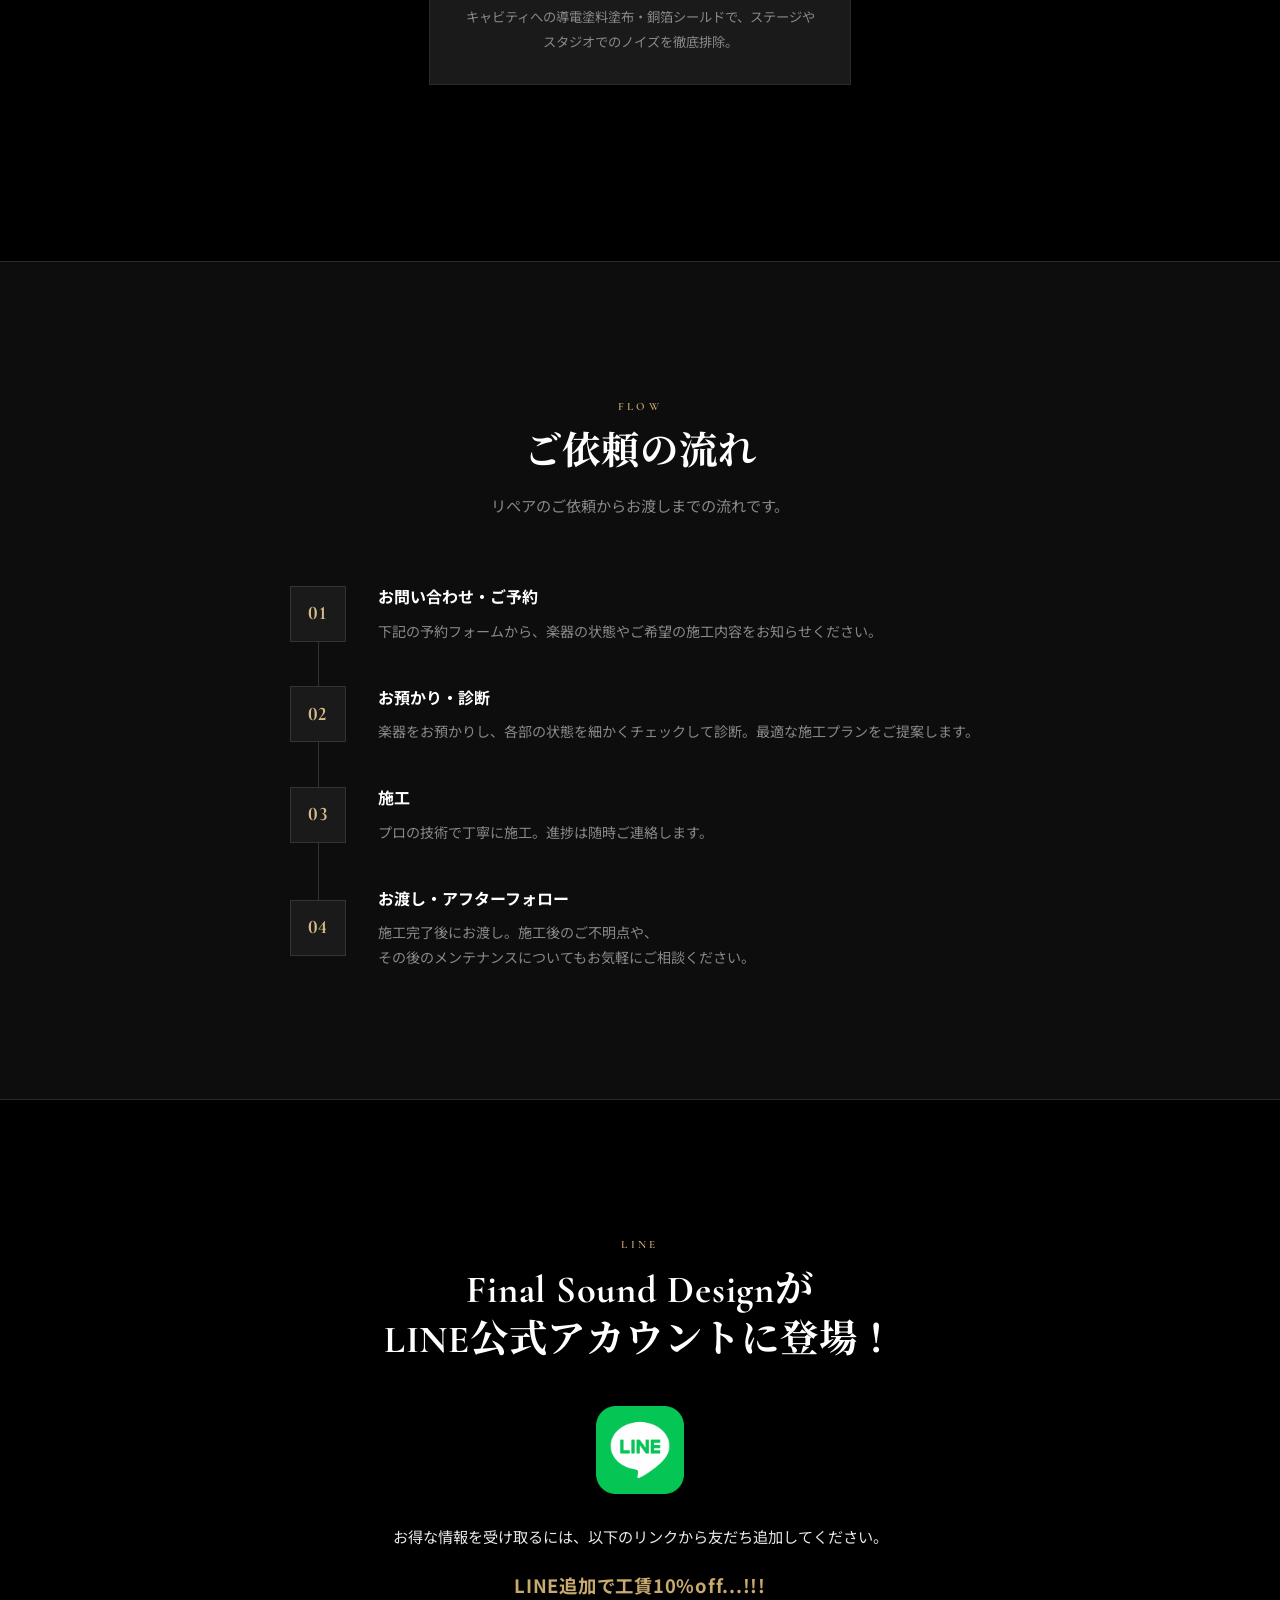
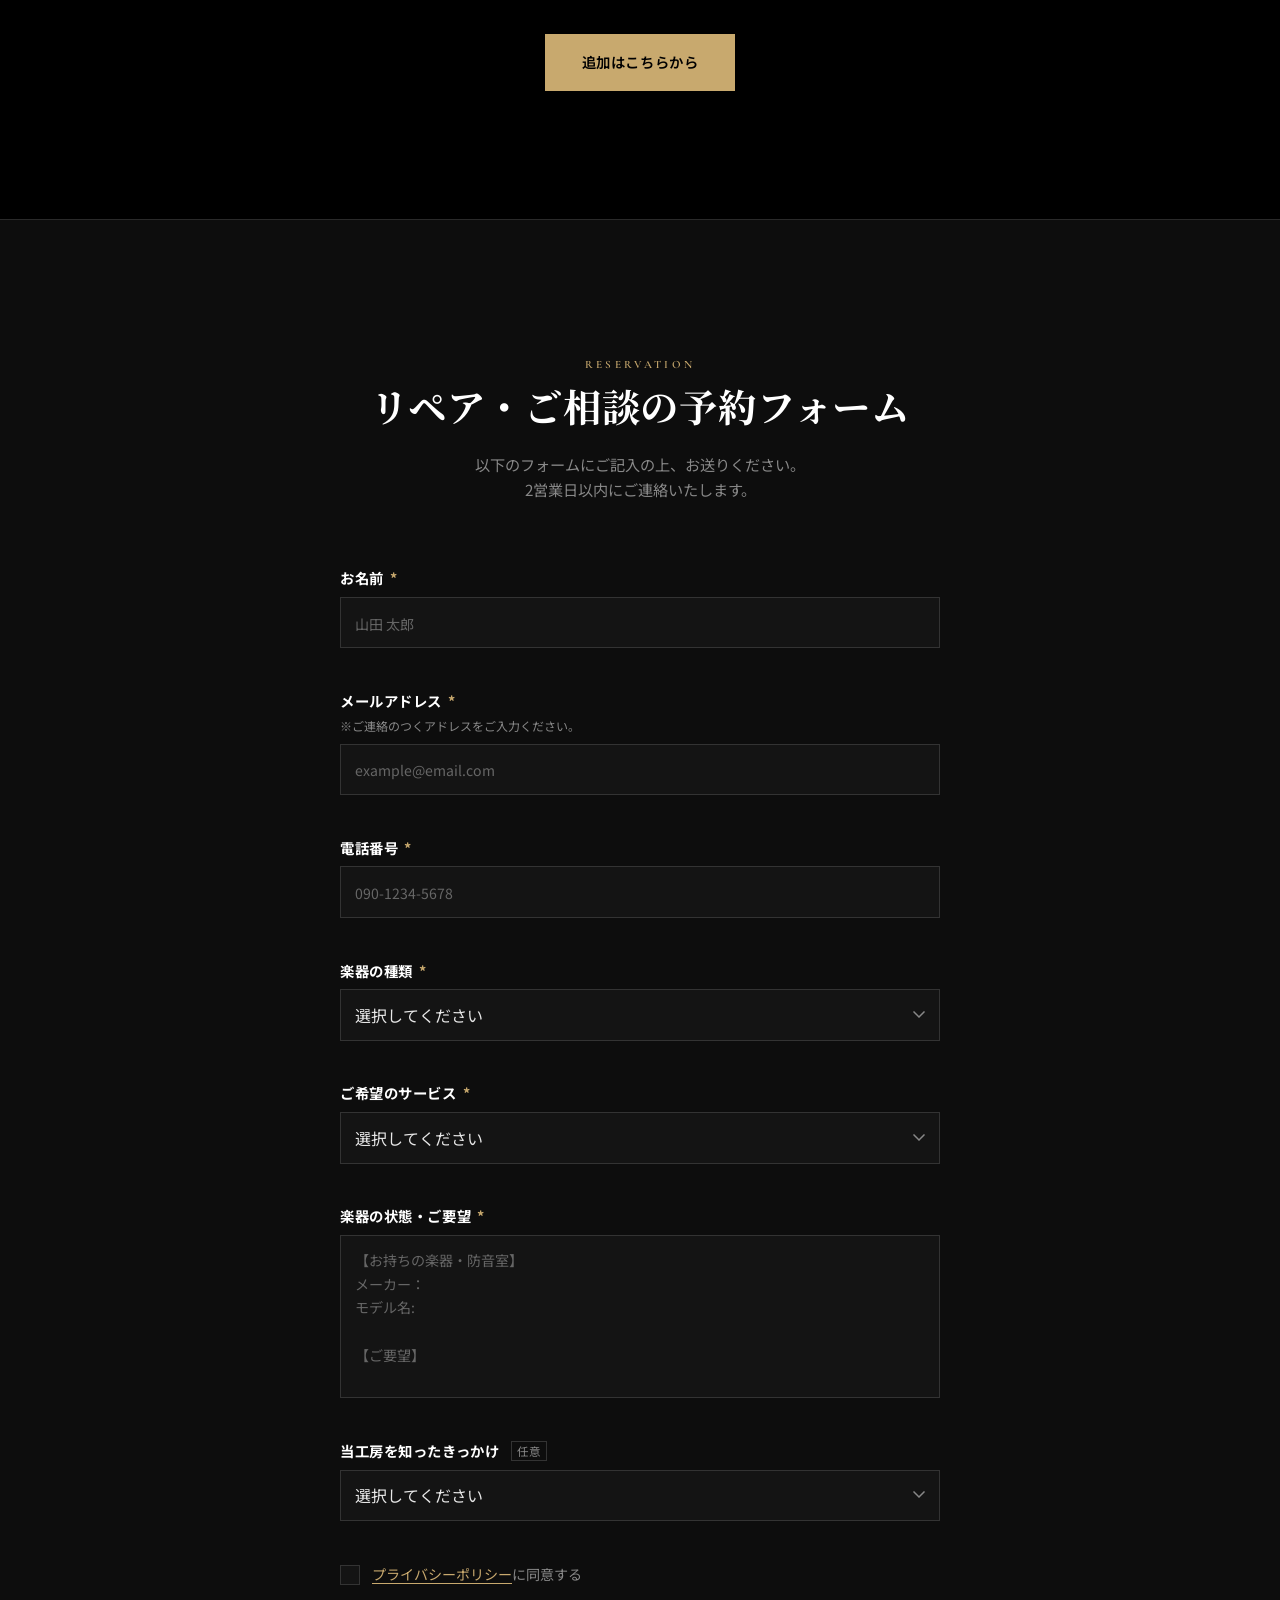
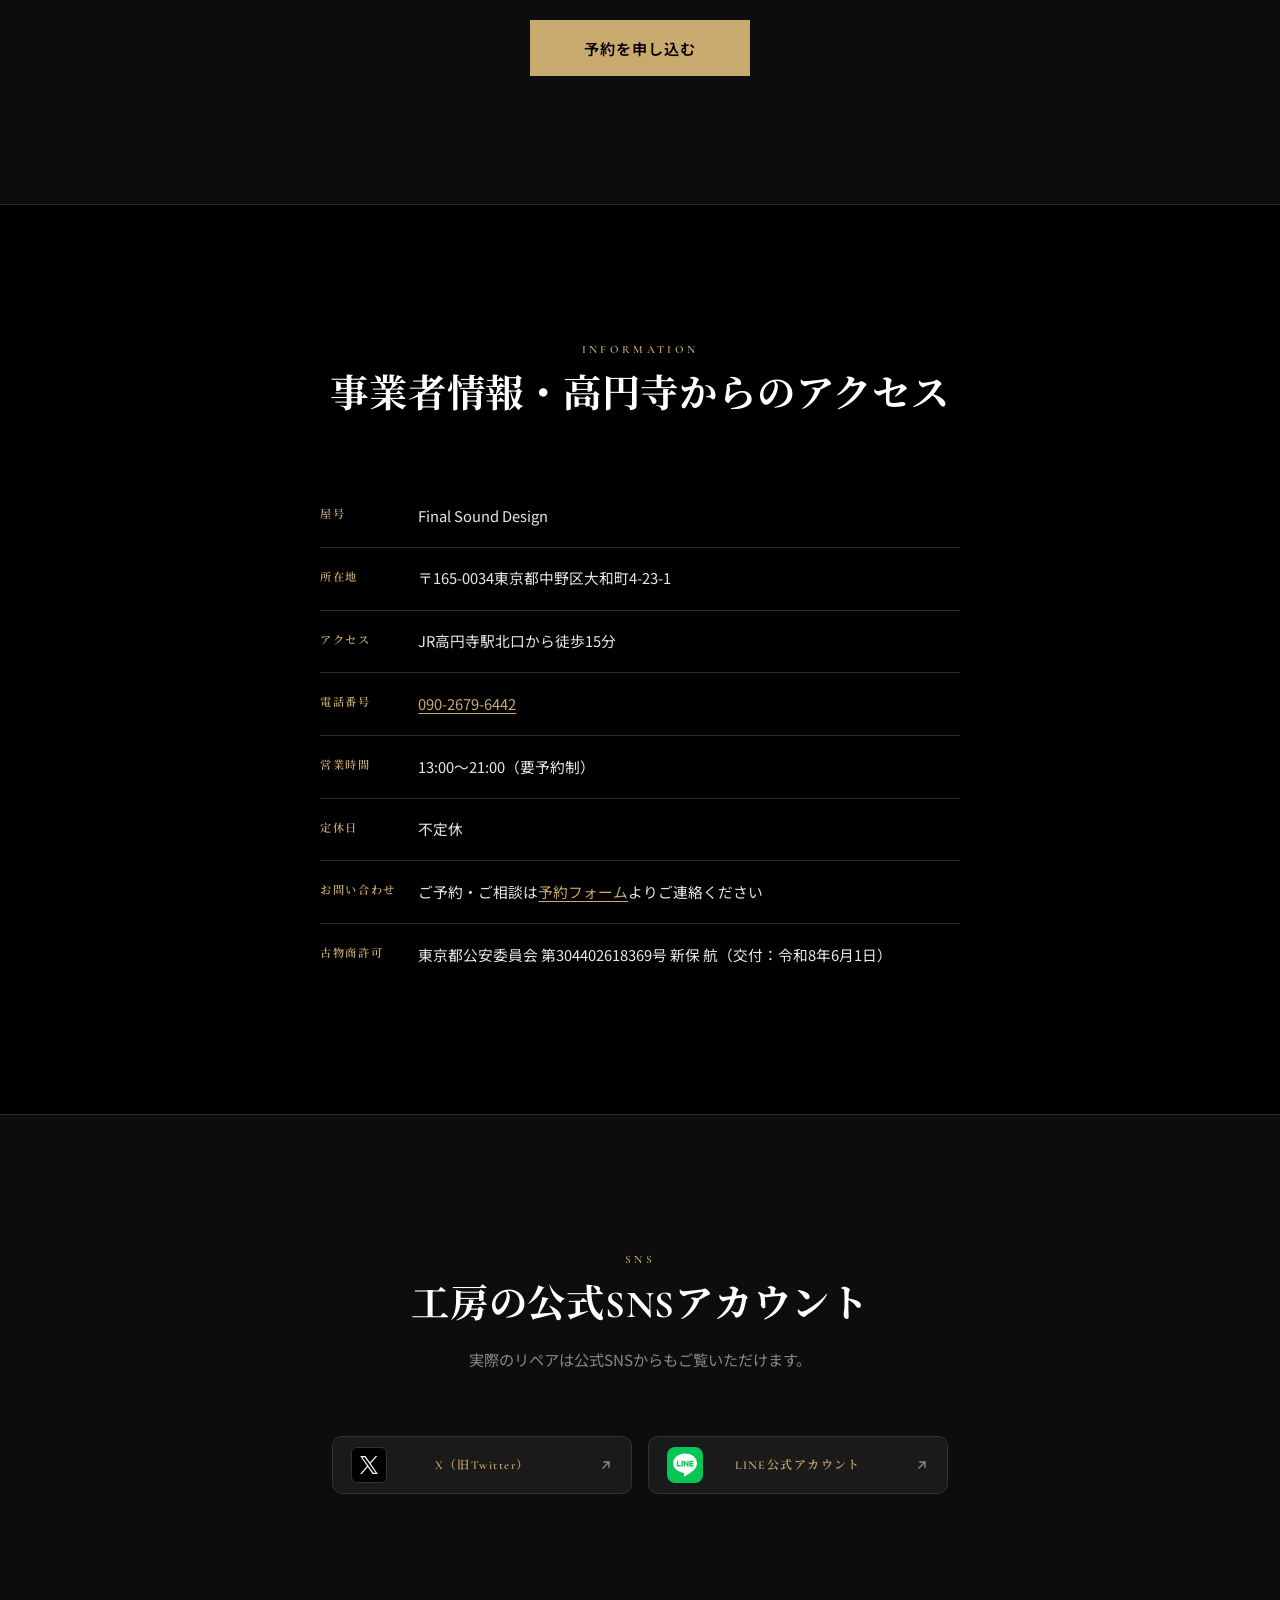
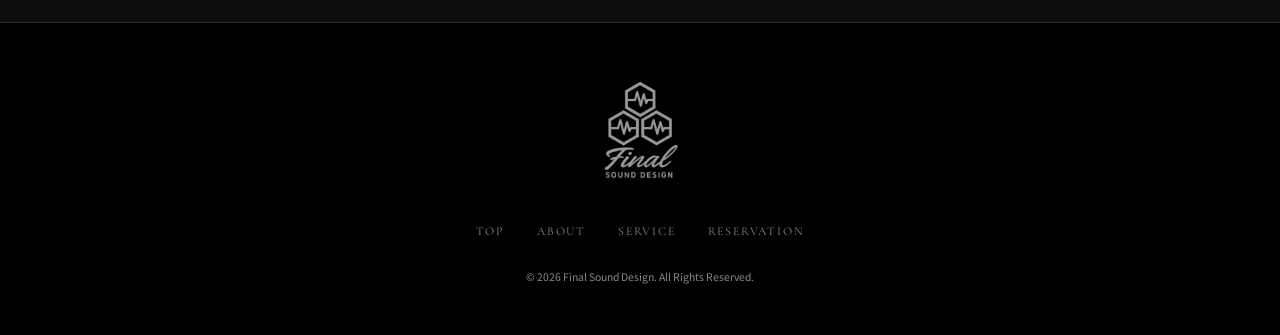
==== commit caadf21c: "見出しに屋号と業種を入れ、構造化データの電話番号と営業時間の書き方を整える" ====
--- a/index.html
+++ b/index.html
@@ -29,7 +29,7 @@
     "@type": "LocalBusiness",
     "@id": "https://finalsounddesign.com/#business",
     "name": "Final Sound Design",
-    "description": "高円寺駅北口から徒歩15分にある、ギタリスト・ベーシストのためのプレミアムリペア＆カスタマイズ工房です。",
+    "description": "高円寺駅北口から徒歩15分にある、ギタリスト・ベーシストのためのプレミアムリペア＆カスタマイズ工房です。営業時間は13:00〜21:00（要予約制・不定休）。",
     "url": "https://finalsounddesign.com/",
     "image": [
       "https://finalsounddesign.com/image/hero-guitar-repair-workshop-koenji.jpg",
@@ -40,7 +40,7 @@
       "https://x.com/FinalSoundWS",
       "https://lin.ee/Zl3L15E"
     ],
-    "telephone": "090-2679-6442",
+    "telephone": "+81-90-2679-6442",
     "address": {
       "@type": "PostalAddress",
       "postalCode": "165-0034",
@@ -54,8 +54,7 @@
         "@type": "OpeningHoursSpecification",
         "dayOfWeek": ["Monday", "Tuesday", "Wednesday", "Thursday", "Friday", "Saturday", "Sunday"],
         "opens": "13:00",
-        "closes": "21:00",
-        "description": "要予約制・不定休"
+        "closes": "21:00"
       }
     ],
     "areaServed": [
@@ -99,7 +98,7 @@
   <link rel="preconnect" href="https://fonts.gstatic.com" crossorigin>
   <link href="https://fonts.googleapis.com/css2?family=Cormorant+Garamond:wght@300;400;500;600;700&family=Noto+Sans+JP:wght@400;500;700&family=Noto+Serif+JP:wght@400;700&display=swap" rel="stylesheet">
 
-  <link rel="stylesheet" href="style.css?v=938e9896">
+  <link rel="stylesheet" href="style.css?v=7caa3a19">
 </head>
 <body>
 
@@ -180,9 +179,12 @@
       </div>
       <div class="hero-content container">
         <div class="hero-logo-wrap">
-          <p class="hero-brand-name">Final Sound Design</p>
-        </div>
-        <h1 class="hero-title">あなたの楽器を<br>最高の状態へ。</h1>
+          <h1 class="hero-heading">
+            <span class="hero-brand-name">Final Sound Design</span>
+            <span class="hero-brand-desc">高円寺のギターリペア・ベースリペア工房</span>
+          </h1>
+        </div>
+        <p class="hero-title">あなたの楽器を<br>最高の状態へ。</p>
         <p class="hero-sub">高円寺駅北口から徒歩15分の工房。<br>プロフェッショナルな<br class="mobile-break">リペア・カスタマイズで<br>あなたのサウンドを進化させます。</p>
         <div class="hero-actions">
           <a href="#reserve" class="btn btn-primary">予約する</a>
--- a/style.css
+++ b/style.css
@@ -631,6 +631,28 @@
   margin-bottom: 2rem;
 }
 
+/* h1 は屋号と業種の2行。見た目は中の2つの span で決める */
+.hero-heading {
+  margin: 0;
+  font-size: inherit;
+  font-weight: inherit;
+  line-height: inherit;
+}
+
+.hero-brand-name,
+.hero-brand-desc {
+  display: block;
+}
+
+.hero-brand-desc {
+  margin-top: 0.85rem;
+  font-size: clamp(0.78rem, 2.6vw, 1rem);
+  font-weight: 500;
+  letter-spacing: 0.16em;
+  color: var(--color-accent-light);
+  animation: fadeInDown 1s 0.15s ease both;
+}
+
 .hero-brand-name {
   font-family: 'Cormorant Garamond', serif;
   /* モバイルでも1行に収める（折り返さない）。字間を詰めつつ vw で縮小 */
